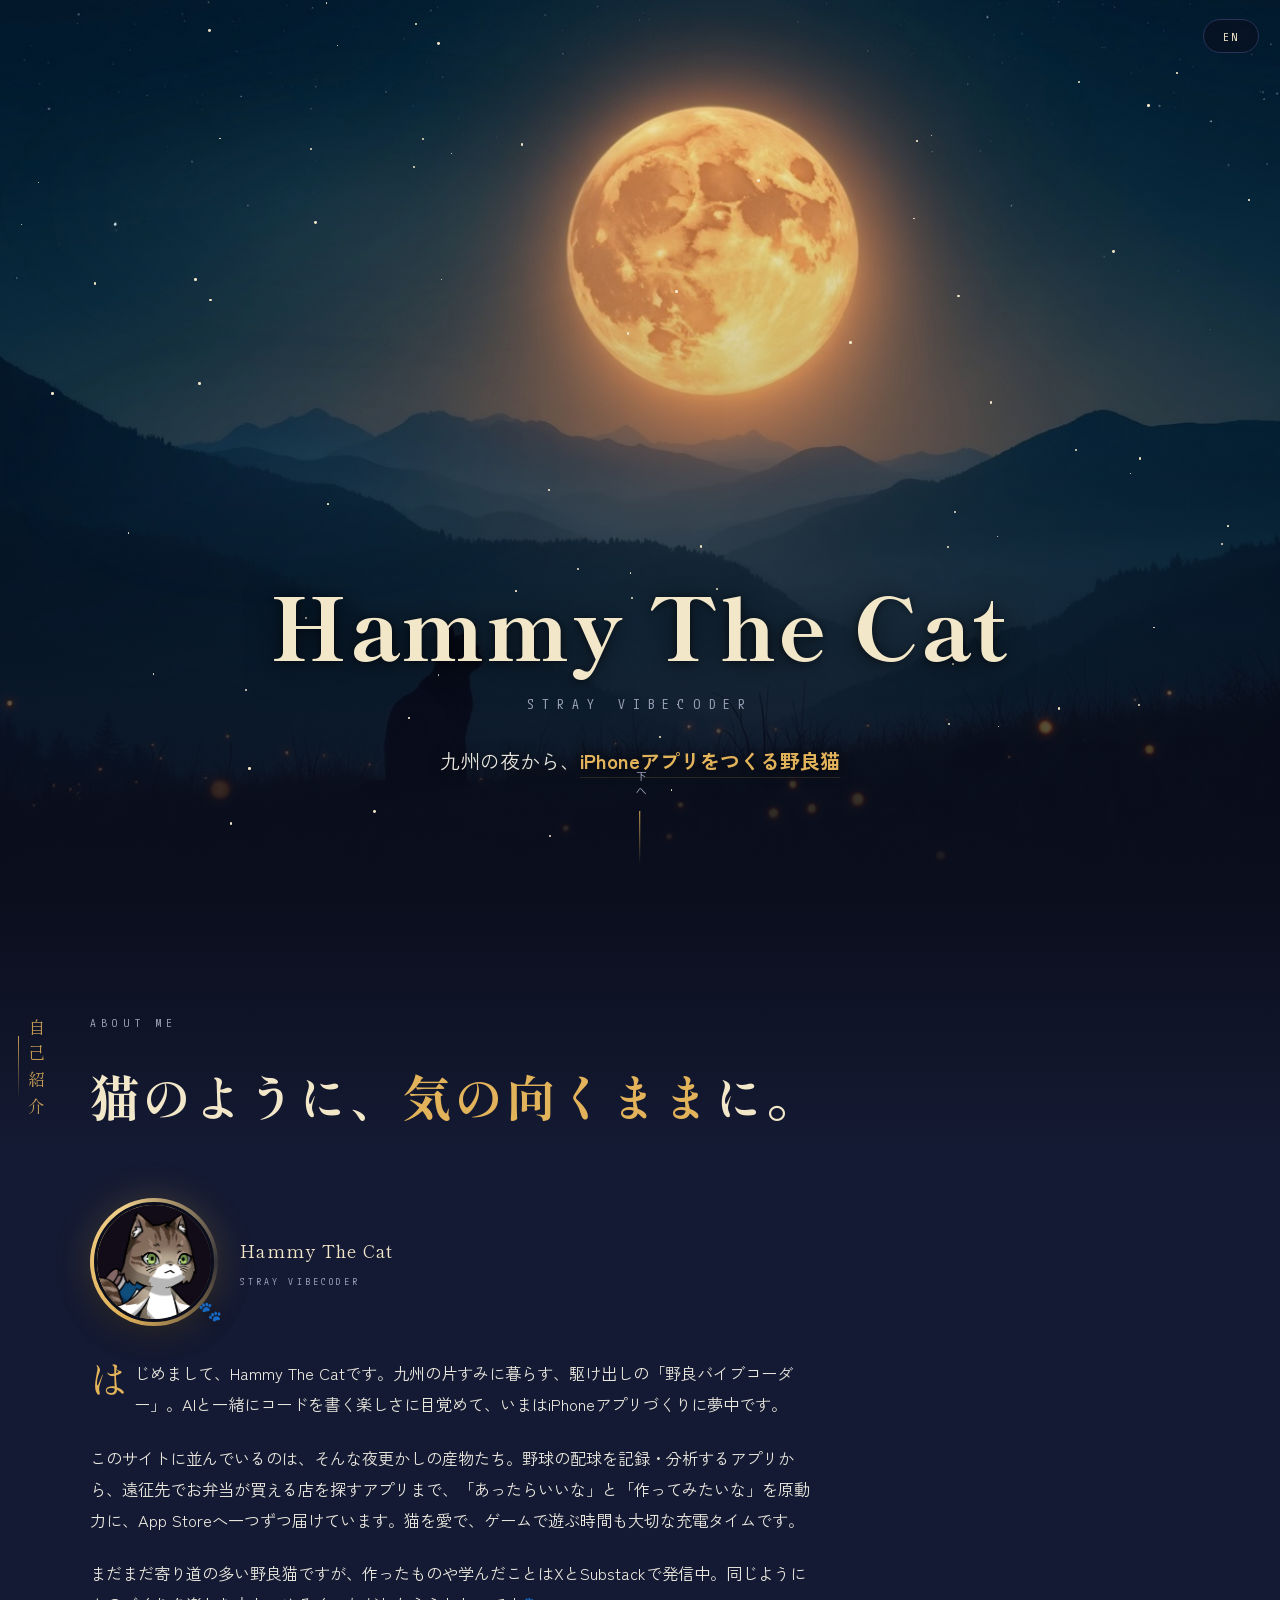
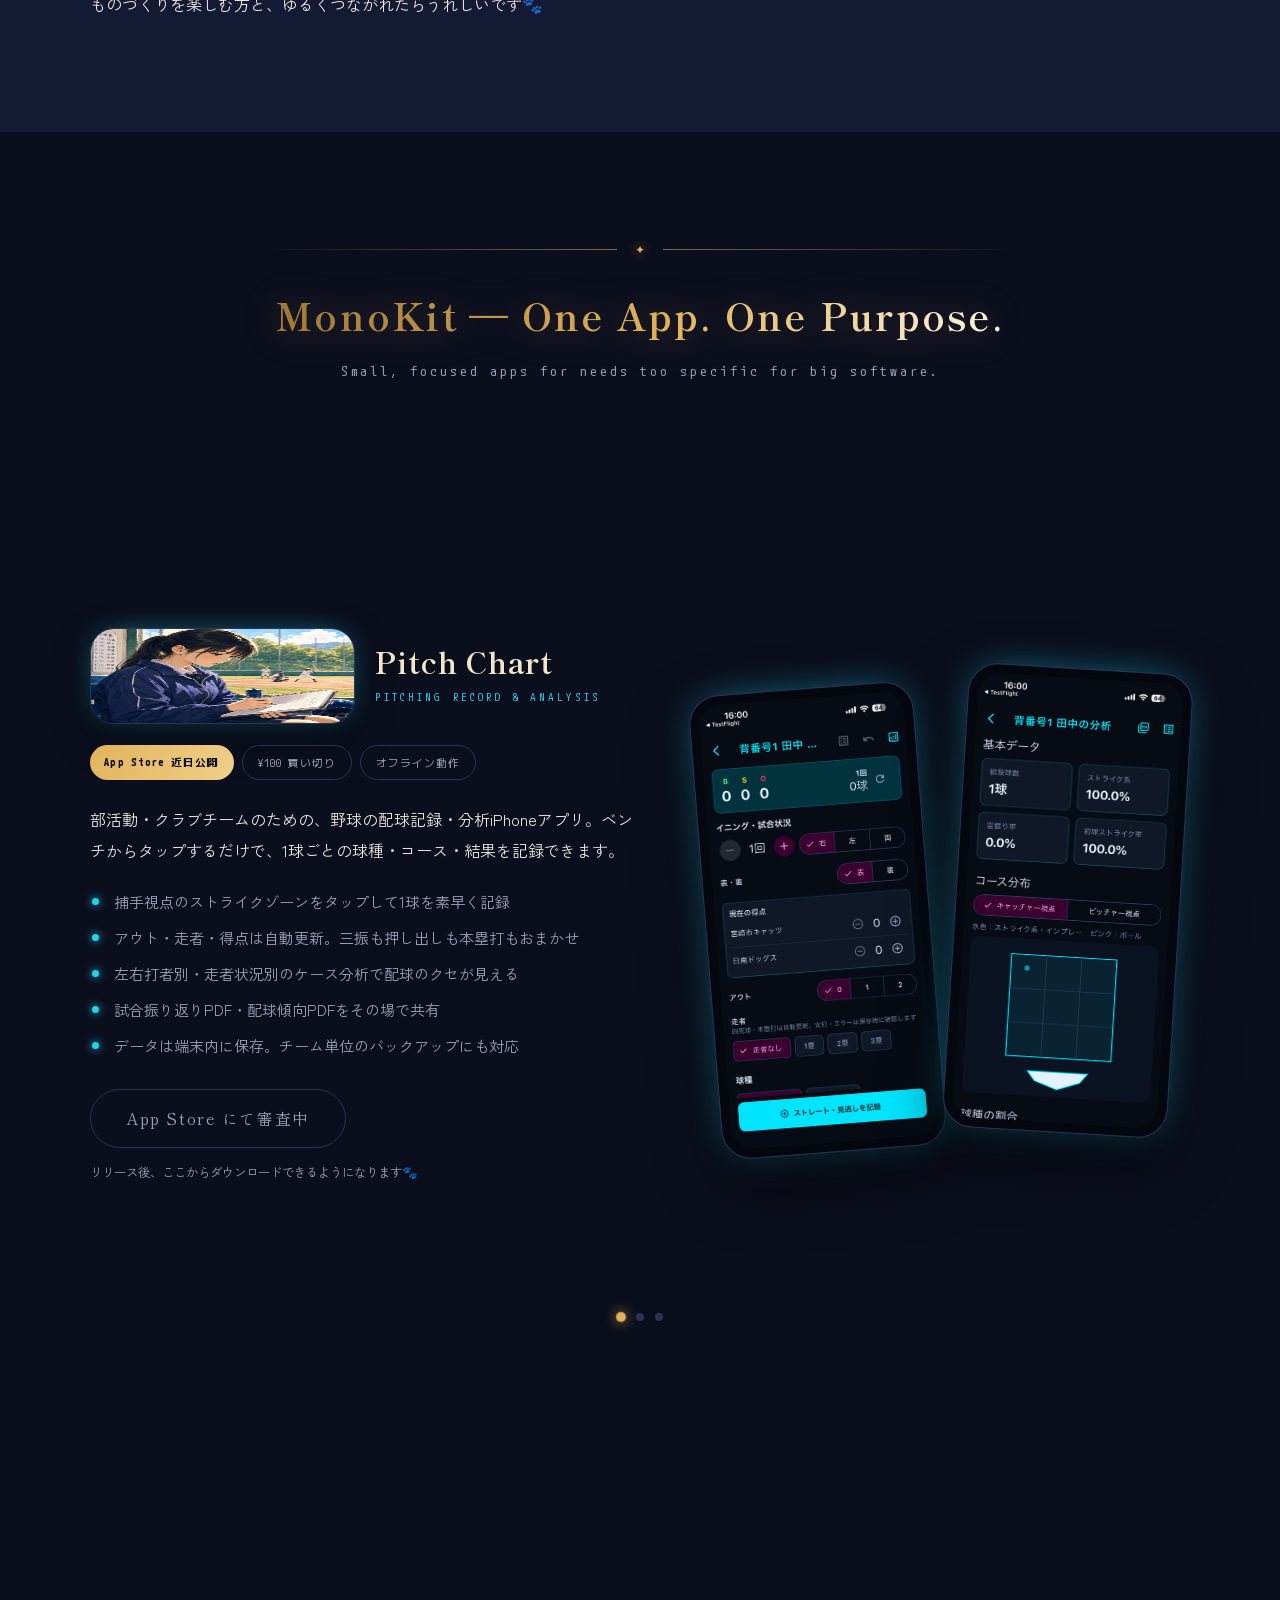
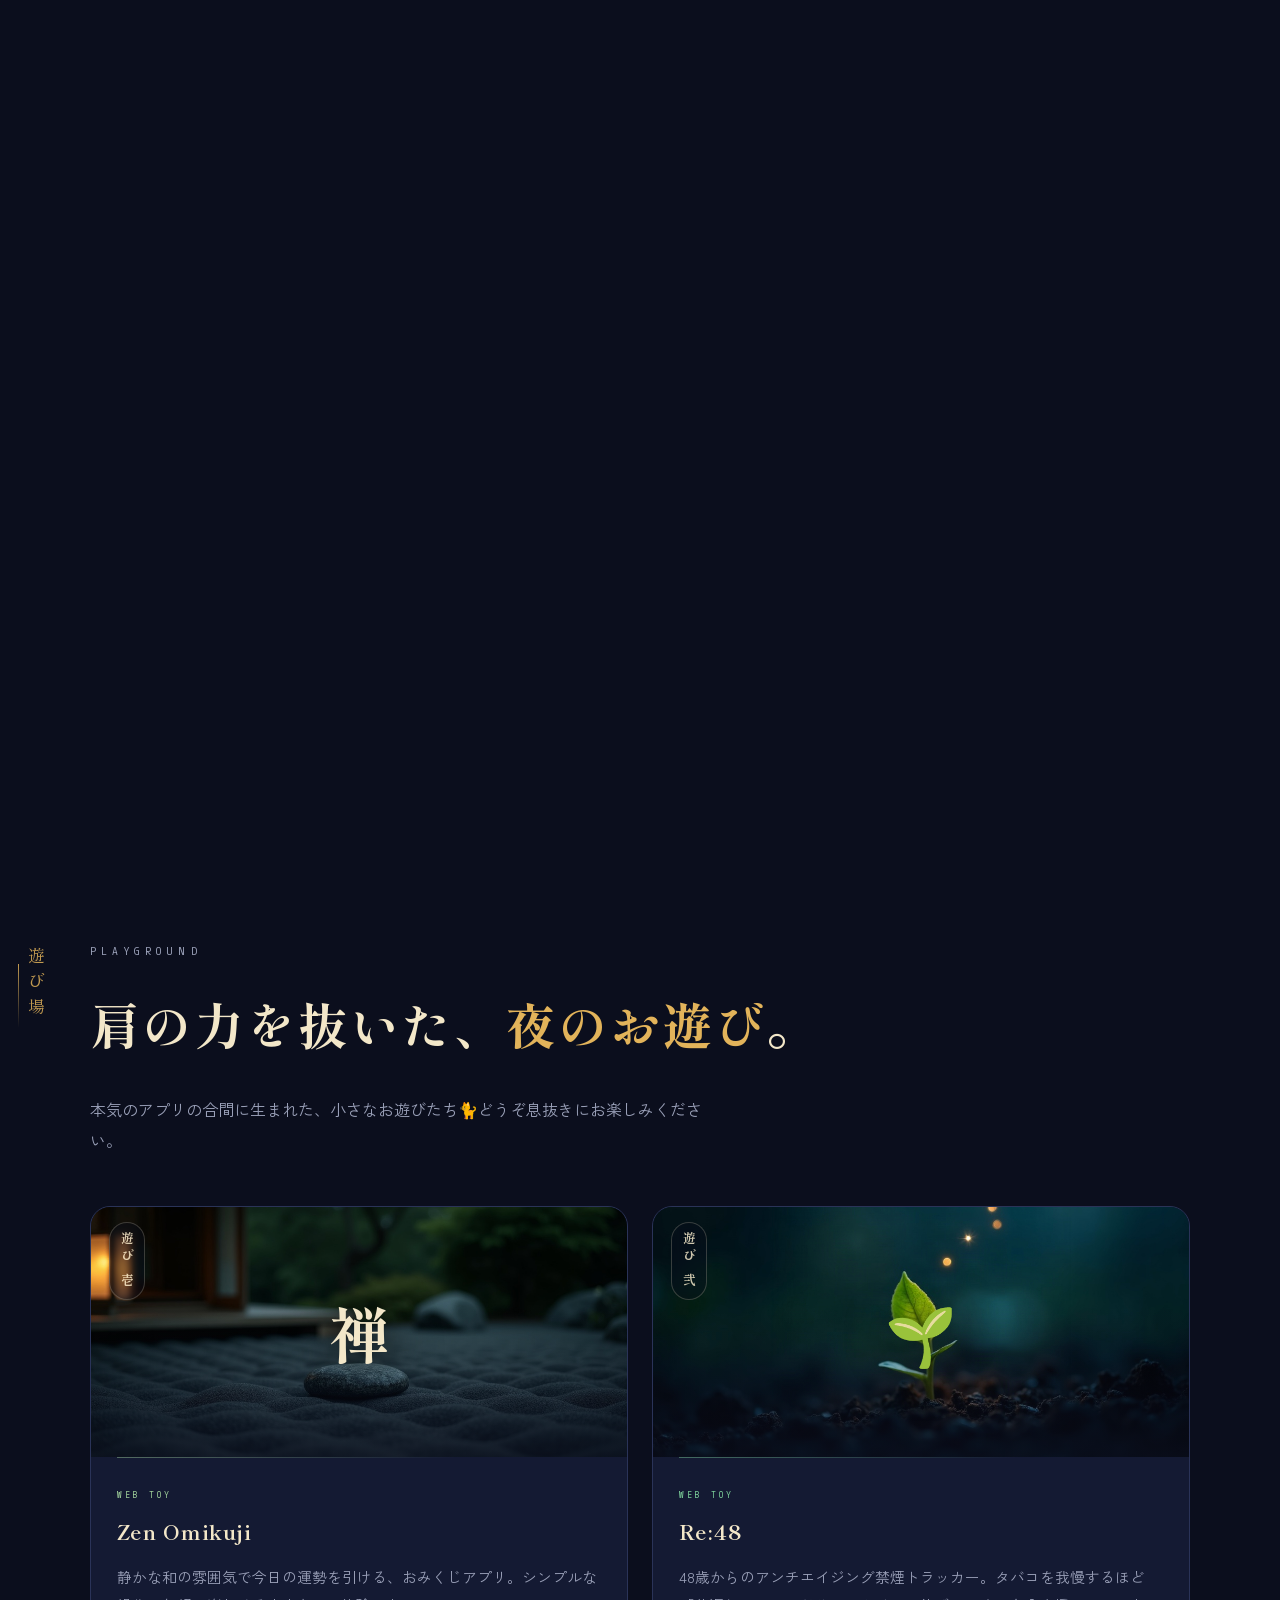
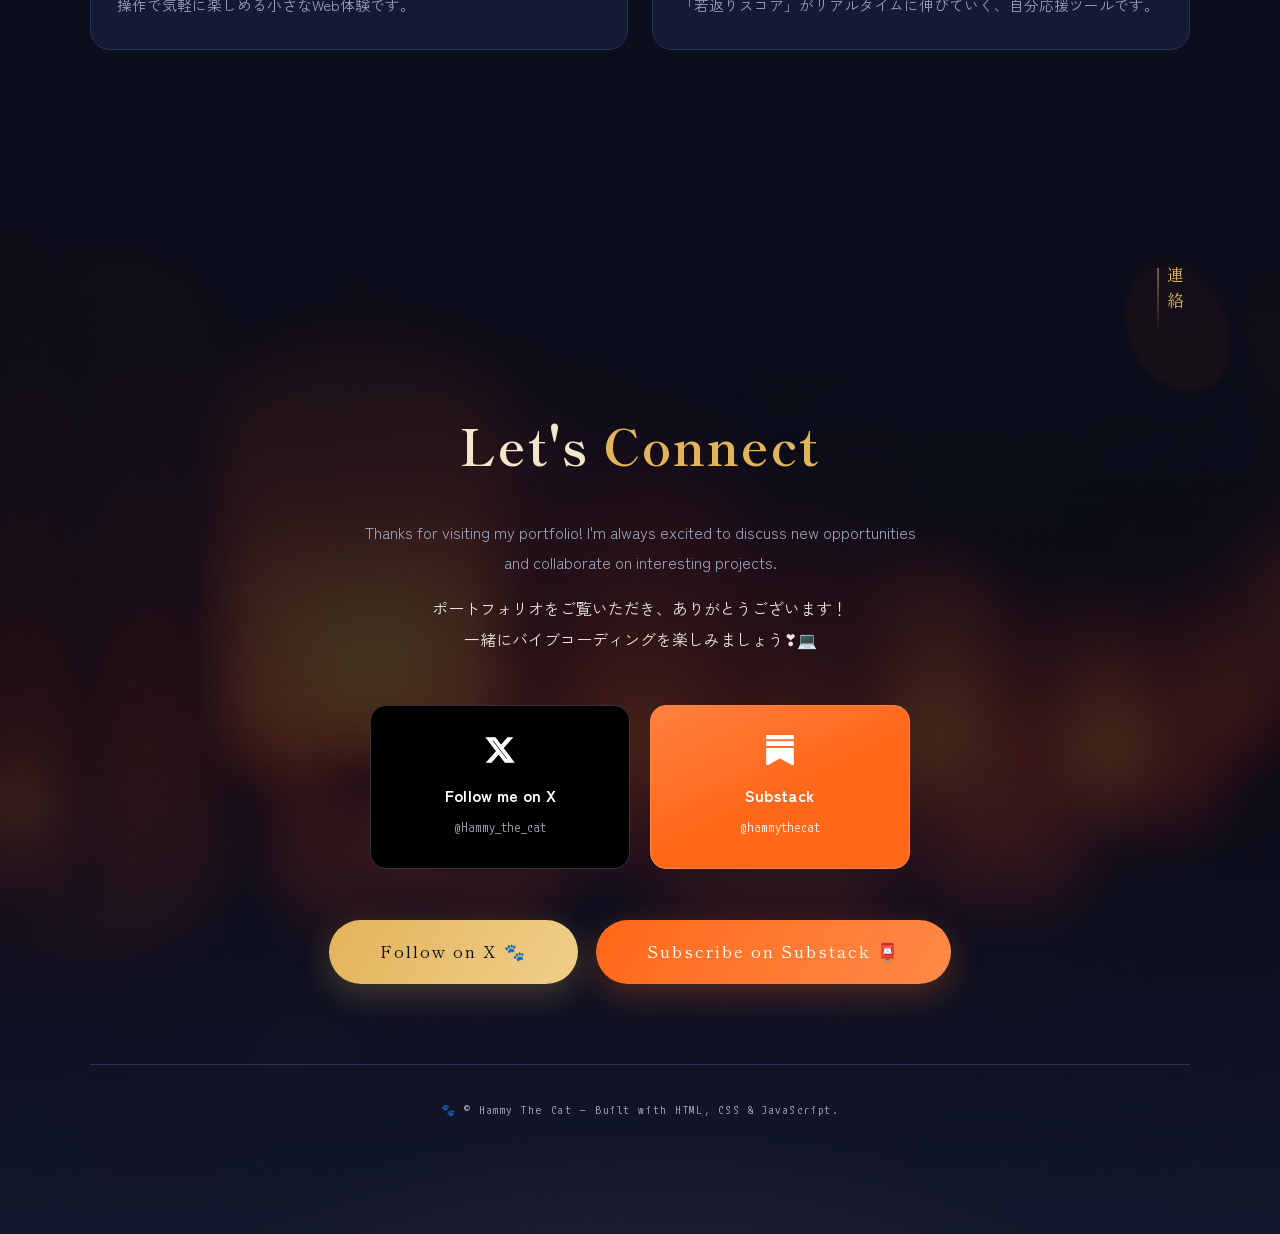
==== index.html @ c9ed8016 "Trim desu from hero tagline" ====
<!DOCTYPE html>
<html lang="ja">
<head>
<meta charset="UTF-8">
<meta name="viewport" content="width=device-width, initial-scale=1.0">
<title>Portfolio - Hammy The Cat</title>
<meta name="description" content="九州の夜から発信する野良バイブコーダー、Hammy The Catのポートフォリオ。">
<link rel="preconnect" href="https://fonts.googleapis.com">
<link rel="preconnect" href="https://fonts.gstatic.com" crossorigin>
<link href="https://fonts.googleapis.com/css2?family=Shippori+Mincho:wght@500;600;700;800&family=Zen+Kaku+Gothic+New:wght@400;500;700&family=M+PLUS+1+Code:wght@400;500&display=swap" rel="stylesheet">
<style>
:root{
  --ink:#0b0e1d;           /* 夜 — base night */
  --indigo:#141a33;        /* 藍 — surface */
  --indigo-2:#1b2347;      /* raised surface */
  --line:#2a3358;          /* hairline */
  --moon:#f3e7c9;          /* 月 — warm cream */
  --gold:#e2b35a;          /* 提灯 — lantern gold */
  --gold-soft:rgba(226,179,90,.16);
  --sakura:#e191a4;        /* 桜 — soft accent */
  --teal:#6fd3c3;          /* チャート — fx accent */
  --text:#e9e6dd;
  --text-dim:#9aa0b8;
  --display:'Shippori Mincho',serif;
  --body:'Zen Kaku Gothic New',sans-serif;
  --mono:'M PLUS 1 Code',monospace;
}
*{margin:0;padding:0;box-sizing:border-box}
html{scroll-behavior:smooth}
body{
  font-family:var(--body);
  background:var(--ink);
  color:var(--text);
  overflow-x:hidden;
  line-height:1.9;
}
::selection{background:var(--gold);color:var(--ink)}
a{color:inherit}

/* ---------- reveal ---------- */
.fade-in{opacity:0;transform:translateY(28px);transition:opacity .9s ease,transform .9s ease}
.fade-in.show{opacity:1;transform:none}

/* ---------- auto-fit text（幅に収まるまで縮小） ---------- */
[data-fit]{white-space:nowrap}
[data-fit].fit-wrap{white-space:normal}
.app-head>div{min-width:0;flex:1}
h2,.brand-sub{text-wrap:balance}

/* ---------- language toggle ---------- */
.lang-toggle{
  position:fixed;top:1.2rem;right:1.3rem;z-index:20;
  font-family:var(--mono);font-size:.72rem;letter-spacing:.18em;
  color:var(--moon);background:rgba(11,14,29,.55);
  border:1px solid var(--line);border-radius:999px;
  padding:.52rem 1.15rem;cursor:pointer;
  backdrop-filter:blur(6px);
  transition:border-color .3s,color .3s,box-shadow .3s;
}
.lang-toggle:hover{border-color:var(--gold);color:var(--gold);box-shadow:0 0 18px -6px var(--gold)}

/* ---------- section scaffolding ---------- */
section{position:relative;padding:7rem 1.5rem}
.wrap{max-width:1100px;margin:0 auto;position:relative}

/* vertical kanji eyebrow */
.tate{
  position:absolute;left:-4.5rem;top:.4rem;
  writing-mode:vertical-rl;
  font-family:var(--display);font-size:1.05rem;letter-spacing:.55em;
  color:var(--gold);opacity:.85;
}
.tate::after{
  content:"";display:block;width:1px;height:64px;margin:18px auto 0;
  background:linear-gradient(var(--gold),transparent);
}
.sec-head{position:relative;margin-bottom:3.5rem}
.sec-en{
  font-family:var(--mono);font-size:.72rem;letter-spacing:.45em;
  text-transform:uppercase;color:var(--text-dim);display:block;margin-bottom:.9rem;
}
h2{
  font-family:var(--display);font-weight:700;
  font-size:clamp(2rem,5vw,3.1rem);letter-spacing:.04em;color:var(--moon);
}
h2 em{font-style:normal;color:var(--gold)}

/* ====================================================
   HERO — 九州の夜、月、猫
==================================================== */
.hero{
  min-height:100svh;display:flex;align-items:flex-end;justify-content:center;
  padding:4rem 1.5rem 7.5rem;
  background:
    linear-gradient(rgba(11,14,29,.02) 0%, rgba(11,14,29,.18) 50%, rgba(11,14,29,.72) 82%, var(--ink) 100%),
    url('assets/img/hero-night.png') center/cover no-repeat,
    var(--ink);
}
#sky{position:absolute;inset:0;overflow:hidden;pointer-events:none}
.star{
  position:absolute;border-radius:50%;background:var(--moon);
  animation:twinkle var(--tw,4s) ease-in-out infinite;
}
@keyframes twinkle{0%,100%{opacity:.15}50%{opacity:.85}}

/* ---------- 夜霧 — ゆっくり流れる薄雲 ---------- */
.haze{
  position:absolute;pointer-events:none;border-radius:50%;
  filter:blur(46px);will-change:transform;
}
.haze.a{
  top:10%;width:54vw;height:26vh;
  background:radial-gradient(ellipse at center, rgba(243,231,201,.07), transparent 70%);
  animation:drift 90s linear infinite;
}
.haze.b{
  top:42%;width:44vw;height:20vh;
  background:radial-gradient(ellipse at center, rgba(142,155,240,.06), transparent 70%);
  animation:drift 130s linear infinite;
  animation-delay:-60s;
}
@keyframes drift{
  0%{transform:translateX(-60vw)}
  100%{transform:translateX(110vw)}
}

/* ---------- 流れ星 ---------- */
.shooting{
  position:absolute;height:2px;width:130px;border-radius:2px;
  background:linear-gradient(90deg, var(--moon), transparent);
  opacity:0;pointer-events:none;
  transform:rotate(-30deg);
  animation:shoot var(--dur,11s) ease-in infinite;
  animation-delay:var(--delay,0s);
}
.shooting.s1{top:14%;left:68%}
.shooting.s2{top:30%;left:22%;--dur:15s;--delay:6s;width:100px}
@keyframes shoot{
  0%{opacity:0;transform:rotate(-30deg) translateX(0)}
  2%{opacity:.95}
  8%{opacity:0;transform:rotate(-30deg) translateX(-300px)}
  100%{opacity:0;transform:rotate(-30deg) translateX(-300px)}
}

/* ---------- 蛍 — ページ全体を舞う光 ---------- */
#fireflies{
  position:fixed;inset:0;z-index:6;
  pointer-events:none;mix-blend-mode:screen;overflow:hidden;
}
.fly{
  position:absolute;bottom:-4vh;border-radius:50%;
  background:var(--gold);
  box-shadow:0 0 10px 3px rgba(226,179,90,.45);
  opacity:0;will-change:transform;
  animation:
    rise var(--d,26s) linear infinite,
    sway var(--s,5s) ease-in-out infinite alternate,
    glow 3.4s ease-in-out infinite;
  animation-delay:var(--delay,0s),var(--delay,0s),0s;
}
@keyframes rise{
  0%{transform:translateY(0);opacity:0}
  8%{opacity:var(--o,.55)}
  80%{opacity:calc(var(--o,.55)*.7)}
  100%{transform:translateY(-118vh);opacity:0}
}
@keyframes sway{from{margin-left:0}to{margin-left:34px}}
@keyframes glow{0%,100%{filter:brightness(.6)}50%{filter:brightness(1.5)}}

.hero-inner{position:relative;text-align:center;z-index:2}

.hero h1{
  font-family:var(--display);font-weight:800;
  font-size:clamp(2.6rem,8vw,5.4rem);
  letter-spacing:.03em;line-height:1.15;color:var(--moon);
  text-shadow:0 4px 34px rgba(0,0,0,.75), 0 1px 8px rgba(0,0,0,.55);
}
.hero h1 .dot{color:var(--gold)}
.hero .romaji{
  font-family:var(--mono);font-size:clamp(.7rem,1.6vw,.85rem);
  letter-spacing:.6em;color:var(--text-dim);text-transform:uppercase;
  display:block;margin-top:1.1rem;
}
.hero .tagline{
  margin-top:1.6rem;font-size:clamp(1rem,2.4vw,1.25rem);color:var(--text);
  text-shadow:0 2px 14px rgba(0,0,0,.8);
}
.hero .tagline strong{
  color:var(--gold);font-weight:700;
  border-bottom:1px solid var(--gold-soft);padding-bottom:2px;
}
.scroll-cue{
  position:absolute;bottom:2.2rem;left:50%;transform:translateX(-50%);
  display:flex;flex-direction:column;align-items:center;gap:.7rem;
  color:var(--text-dim);font-family:var(--mono);font-size:.65rem;letter-spacing:.4em;
  text-transform:uppercase;z-index:2;
}
.scroll-cue span{writing-mode:vertical-rl}
.scroll-cue i{
  width:1px;height:54px;background:linear-gradient(var(--gold),transparent);
  display:block;animation:drip 2.2s ease-in-out infinite;
}
@keyframes drip{0%{transform:scaleY(0);transform-origin:top}45%{transform:scaleY(1);transform-origin:top}55%{transform:scaleY(1);transform-origin:bottom}100%{transform:scaleY(0);transform-origin:bottom}}

/* ====================================================
   ABOUT
==================================================== */
.about{background:linear-gradient(var(--ink), var(--indigo) 30%, var(--indigo))}
.about-grid{max-width:720px}

/* round avatar */
.avatar-row{display:flex;align-items:center;gap:1.4rem;margin-bottom:2rem}
.avatar{
  position:relative;flex-shrink:0;
  width:128px;height:128px;border-radius:50%;
  padding:4px;
  background:conic-gradient(from 210deg, var(--gold), #f0cf8a, var(--gold-soft), var(--gold));
  box-shadow:0 0 36px rgba(226,179,90,.22), 0 10px 28px rgba(0,0,0,.4);
}
.avatar img{
  width:100%;height:100%;border-radius:50%;
  object-fit:cover;display:block;
  border:3px solid var(--ink);
  transition:transform .5s cubic-bezier(.2,.8,.2,1);
}
.avatar:hover img{transform:scale(1.06) rotate(-2deg)}
.avatar::after{
  content:"🐾";position:absolute;right:-4px;bottom:-2px;
  font-size:1.2rem;filter:drop-shadow(0 2px 6px rgba(0,0,0,.5));
}
.avatar-name{font-family:var(--display);color:var(--moon);font-size:1.1rem;letter-spacing:.06em}
.avatar-name small{
  display:block;font-family:var(--mono);font-size:.62rem;
  letter-spacing:.32em;color:var(--text-dim);text-transform:uppercase;margin-top:.3rem;
}
.about p{color:var(--text);margin-bottom:1.4rem;font-size:1.02rem}
.about p:last-child{margin-bottom:0}
.about .lede::first-letter{
  font-family:var(--display);font-size:2.4em;color:var(--gold);
  float:left;line-height:1;padding-right:.12em;
}

/* ====================================================
   APPS — iOSアプリ ショーケース
==================================================== */
.apps{background:var(--ink)}

/* ---- MonoKit ブランドロックアップ ---- */
.brand-lockup{
  text-align:center;
  margin:0 auto 4.5rem;
  max-width:760px;
}
.brand-rule{
  display:flex;align-items:center;gap:1.1rem;
  margin-bottom:2.2rem;
}
.brand-rule::before,.brand-rule::after{
  content:"";flex:1;height:1px;
  background:linear-gradient(90deg, transparent, rgba(226,179,90,.55));
}
.brand-rule::after{
  background:linear-gradient(90deg, rgba(226,179,90,.55), transparent);
}
.brand-rule .gem{
  color:var(--gold);font-size:.72rem;line-height:1;
  text-shadow:0 0 12px rgba(226,179,90,.8);
  animation:gemPulse 3.6s ease-in-out infinite;
}
@keyframes gemPulse{
  0%,100%{opacity:.55;text-shadow:0 0 6px rgba(226,179,90,.4)}
  50%{opacity:1;text-shadow:0 0 16px rgba(226,179,90,.95)}
}
.brand-title{
  font-family:var(--display);font-weight:700;
  font-size:clamp(1.5rem,3.6vw,2.35rem);
  letter-spacing:.06em;line-height:1.3;
  background:linear-gradient(
    105deg,
    #9a7433 0%, #e2b35a 22%, #f9f0d8 38%, #e2b35a 50%,
    #b8873f 62%, #f3e7c9 80%, #9a7433 100%
  );
  background-size:250% auto;
  -webkit-background-clip:text;background-clip:text;
  color:transparent;
  filter:drop-shadow(0 2px 18px rgba(226,179,90,.28));
  animation:goldSheen 7s linear infinite;
}
@keyframes goldSheen{
  0%{background-position:0% center}
  100%{background-position:-250% center}
}
.brand-sub{
  margin-top:1.15rem;
  font-family:var(--mono);
  font-size:clamp(.72rem,1.6vw,.85rem);
  letter-spacing:.22em;
  color:var(--text-dim);
}
@media (prefers-reduced-motion:reduce){
  .brand-title{background-position:35% center}
}
.app-block{
  display:grid;grid-template-columns:1.05fr .95fr;gap:3.5rem;align-items:center;
  padding:3.4rem 0;
}
.hslide+.hslide .app-block{border-top:1px solid var(--line)}

/* ---- スクロール連動 横スライドショーケース（PCのみJSで有効化） ---- */
.apps{padding-left:0;padding-right:0}
.apps>.wrap{padding:0 1.5rem}
.hslide{padding:0 1.5rem}
.hscroll-dots{display:none}
.hscroll.active .hscroll-sticky{
  position:sticky;top:0;height:100svh;overflow:hidden;
  display:flex;flex-direction:column;justify-content:center;
}
.hscroll.active .hscroll-track{
  display:flex;align-items:center;will-change:transform;
}
.hscroll.active .hslide{
  flex:0 0 100vw;min-width:100vw;
  display:flex;align-items:center;justify-content:center;
}
.hscroll.active .hslide .wrap{width:100%}
.hscroll.active .hslide .app-block{border-top:none;padding:2rem 0}
.hscroll.active .hscroll-dots{
  display:flex;gap:.7rem;justify-content:center;
  position:absolute;left:0;right:0;bottom:2.2rem;
}
.hdot{
  width:8px;height:8px;border-radius:50%;
  background:var(--line);transition:background .35s,box-shadow .35s,transform .35s;
}
.hdot.on{
  background:var(--gold);transform:scale(1.25);
  box-shadow:0 0 10px rgba(226,179,90,.8);
}
.app-block.rev .app-info{order:2}
.app-block.rev .app-visual{order:1}
.app-head{display:flex;align-items:center;gap:1.3rem;margin-bottom:1.3rem}
.app-icon{
  width:96px;height:96px;border-radius:24px;flex-shrink:0;overflow:hidden;
  border:1px solid var(--line);
  box-shadow:0 14px 34px rgba(0,0,0,.5), 0 0 30px -12px var(--ab,var(--gold));
}
.app-icon img,.app-icon svg{width:100%;height:100%;display:block}
.app-name{font-family:var(--display);font-weight:700;font-size:1.85rem;color:var(--moon);letter-spacing:.03em;line-height:1.2}
.app-tagline{font-family:var(--mono);font-size:.7rem;letter-spacing:.28em;text-transform:uppercase;color:var(--ab,var(--gold));display:block;margin-top:.5rem}
.badges{display:flex;flex-wrap:wrap;gap:.55rem;margin:0 0 1.5rem}
.badge{
  font-family:var(--mono);font-size:.66rem;letter-spacing:.1em;
  padding:.42rem .9rem;border-radius:999px;
  border:1px solid var(--line);color:var(--text-dim);
}
.badge.gold{
  color:var(--ink);font-weight:700;border:none;
  background:linear-gradient(120deg,var(--gold),#f0cf8a);
}
.app-desc{color:var(--text);font-size:1rem;margin-bottom:1.5rem}
.app-feats{list-style:none;display:grid;gap:.65rem;margin-bottom:1.9rem}
.app-feats li{
  position:relative;padding-left:1.5rem;
  color:var(--text-dim);font-size:.94rem;line-height:1.7;
}
.app-feats li::before{
  content:"";position:absolute;left:2px;top:.62em;width:7px;height:7px;
  border-radius:50%;background:var(--ab,var(--gold));
  box-shadow:0 0 8px var(--ab,var(--gold));
}
.app-cta{
  display:inline-block;text-decoration:none;
  font-family:var(--display);font-size:.98rem;letter-spacing:.1em;
  color:var(--ink);background:linear-gradient(120deg,var(--gold),#f0cf8a);
  padding:.85rem 2.2rem;border-radius:999px;
  box-shadow:0 10px 28px rgba(226,179,90,.22);
  transition:transform .4s,box-shadow .4s;
}
.app-cta:hover{transform:translateY(-3px);box-shadow:0 15px 38px rgba(226,179,90,.35)}
.app-cta.ghost{
  color:var(--text-dim);background:none;border:1px solid var(--line);
  box-shadow:none;cursor:default;
}
.app-cta.ghost:hover{transform:none}
.cta-note{display:block;margin-top:.8rem;font-size:.78rem;color:var(--text-dim)}
/* iPhone枠 */
.phone-row{display:flex;gap:1.6rem;justify-content:center;align-items:center}
.phone{
  width:min(225px,40vw);border-radius:30px;padding:9px;flex-shrink:0;
  background:#05070f;border:1px solid #2a3358;
  box-shadow:0 26px 60px rgba(0,0,0,.6), 0 0 44px -16px var(--ab,var(--gold));
}
.phone img{width:100%;border-radius:22px;display:block}
.phone.tilt-l{transform:rotate(-4.5deg) translateY(14px)}
.phone.tilt-r{transform:rotate(3.5deg) translateY(-6px)}

/* ====================================================
   PROJECTS（お遊びアプリ）
==================================================== */
.projects{background:var(--ink)}
.projects .lead{color:var(--text-dim);max-width:640px;margin-top:-2rem;margin-bottom:3.2rem}
.proj-grid{display:grid;grid-template-columns:repeat(2,1fr);gap:1.5rem}
.proj{
  position:relative;display:flex;flex-direction:column;text-decoration:none;
  background:var(--indigo);border:1px solid var(--line);border-radius:20px;overflow:hidden;
  transition:transform .55s cubic-bezier(.2,.8,.2,1),border-color .55s,box-shadow .55s;
}
.proj:hover,.proj:focus-visible{
  transform:translateY(-10px);
  border-color:var(--pb,var(--gold));
  box-shadow:0 26px 56px rgba(0,0,0,.5), 0 0 36px -14px var(--pb,var(--gold));
}
/* 通し番号（壱・弐・参） */
.proj .num{
  position:absolute;top:.9rem;left:1.1rem;z-index:3;
  font-family:var(--display);font-weight:700;font-size:.8rem;letter-spacing:.3em;
  color:var(--moon);opacity:.85;
  writing-mode:vertical-rl;
  padding:.6rem .3rem;
  background:rgba(11,14,29,.45);border:1px solid rgba(243,231,201,.25);
  border-radius:999px;backdrop-filter:blur(4px);
}
/* ビジュアル */
.proj-visual{
  position:relative;height:250px;display:flex;align-items:center;justify-content:center;
  overflow:hidden;
}
.proj-visual .scene{
  position:absolute;inset:0;width:100%;height:100%;
  background-size:cover;background-position:center;background-repeat:no-repeat;
  transition:transform .9s cubic-bezier(.2,.8,.2,1);
}
.proj:hover .proj-visual .scene{transform:scale(1.07)}
.proj-visual::after{
  content:"";position:absolute;inset:0;z-index:1;
  background:linear-gradient(rgba(11,14,29,0) 40%, rgba(11,14,29,.72));
}
.proj-visual .big{
  position:relative;z-index:2;font-size:3.6rem;
  filter:drop-shadow(0 8px 22px rgba(0,0,0,.55));
  transition:transform .55s cubic-bezier(.2,.8,.2,1);
}
.proj:hover .proj-visual .big{transform:scale(1.14) translateY(-4px)}
.proj-visual .zen{
  font-family:var(--display);font-size:3.8rem;font-weight:800;color:var(--moon);
  text-shadow:0 6px 32px rgba(0,0,0,.5);
}
/* 準備中カード */
.proj.soon{cursor:default}
.proj .soon-tag{
  position:absolute;right:1rem;bottom:.9rem;z-index:3;
  font-family:var(--mono);font-size:.66rem;letter-spacing:.28em;text-transform:uppercase;
  color:var(--text-dim);background:rgba(11,14,29,.6);
  border:1px solid var(--line);
  padding:.45rem .95rem;border-radius:999px;backdrop-filter:blur(4px);
}
/* 「見る」リボン — ホバーで現れる */
.proj .view{
  position:absolute;right:1rem;bottom:.9rem;z-index:3;
  display:flex;align-items:center;gap:.45rem;
  font-family:var(--mono);font-size:.66rem;letter-spacing:.28em;text-transform:uppercase;
  color:var(--ink);background:linear-gradient(120deg,var(--gold),#f0cf8a);
  padding:.45rem .95rem;border-radius:999px;
  opacity:0;transform:translateY(8px);
  transition:opacity .45s,transform .45s;
}
.proj:hover .view,.proj:focus-visible .view{opacity:1;transform:none}
.proj .view svg{width:11px;height:11px}
/* 本文 */
.proj-body{padding:1.7rem 1.6rem 1.9rem;display:flex;flex-direction:column;flex:1;position:relative}
.proj-body::before{
  content:"";position:absolute;top:0;left:1.6rem;right:1.6rem;height:1px;
  background:linear-gradient(90deg, var(--pb,var(--gold)), transparent 70%);
  opacity:.45;
}
.proj-body .en{
  font-family:var(--mono);font-size:.6rem;letter-spacing:.34em;text-transform:uppercase;
  color:var(--pb,var(--gold));margin-bottom:.55rem;
}
.proj-body h3{
  font-family:var(--display);font-size:1.3rem;color:var(--moon);
  letter-spacing:.04em;margin-bottom:.75rem;
}
.proj-body p{font-size:.92rem;color:var(--text-dim);flex:1;margin:0}

/* ====================================================
   CONTACT
==================================================== */
.contact{
  background:
    radial-gradient(800px 420px at 50% 115%, rgba(226,179,90,.10), transparent 65%),
    linear-gradient(rgba(11,14,29,.92) 0%, rgba(11,14,29,.72) 55%, rgba(20,26,51,.88) 100%),
    url('assets/img/contact-night.png') center/cover no-repeat,
    linear-gradient(var(--ink), var(--indigo));
  text-align:center;
}
.contact .tate{left:50%;transform:translateX(-50%);top:-1.5rem;position:relative;display:inline-block;margin-bottom:2rem}
.contact h2{margin-bottom:1.6rem}
.contact .msg{color:var(--text-dim);max-width:560px;margin:0 auto 1rem}
.contact .msg-jp{color:var(--text);max-width:560px;margin:0 auto 3.2rem}
.contact-grid{
  display:grid;grid-template-columns:repeat(2,minmax(0,260px));gap:1.2rem;
  justify-content:center;margin-bottom:3.2rem;
}
.c-card{
  position:relative;display:block;text-decoration:none;text-align:center;
  border-radius:16px;padding:1.8rem 1.4rem;overflow:hidden;
  transition:transform .45s cubic-bezier(.2,.8,.2,1),box-shadow .45s,border-color .45s;
}
.c-card:hover,.c-card:focus-visible{transform:translateY(-6px)}
.c-card .logo{display:flex;justify-content:center;margin-bottom:.95rem}
.c-card .logo svg{width:30px;height:30px}
.c-card h3{font-family:var(--body);font-weight:700;font-size:1rem;letter-spacing:.02em;margin-bottom:.3rem}
.c-card p{font-family:var(--mono);font-size:.78rem;transition:opacity .35s}
.c-card .go{
  position:absolute;top:.9rem;right:1rem;
  opacity:0;transform:translate(-4px,4px);transition:.4s;
}
.c-card:hover .go{opacity:1;transform:none}
.c-card .go svg{width:13px;height:13px}

/* X — 黒背景に白 */
.c-x{
  background:#000;
  border:1px solid #2f3336;
  color:#fff;
}
.c-x h3{color:#fff}
.c-x p{color:#8b98a5}
.c-x:hover{border-color:#e7e9ea;box-shadow:0 16px 38px rgba(0,0,0,.55), 0 0 26px -10px rgba(255,255,255,.45)}
.c-x:hover p{color:#e7e9ea}
.c-x .logo svg,.c-x .go svg{fill:#fff;stroke:#fff}

/* Substack — オレンジと白 */
.c-substack{
  background:#FF6719;
  border:1px solid #ff8547;
  color:#fff;
}
.c-substack::before{
  content:"";position:absolute;inset:0;
  background:linear-gradient(155deg, rgba(255,255,255,.16), transparent 55%);
  pointer-events:none;
}
.c-substack h3{color:#fff}
.c-substack p{color:rgba(255,255,255,.85)}
.c-substack:hover{border-color:#fff;box-shadow:0 16px 38px rgba(0,0,0,.45), 0 0 30px -8px rgba(255,103,25,.8)}
.c-substack:hover p{color:#fff}
.c-substack .logo svg,.c-substack .go svg{fill:#fff;stroke:#fff}
.cta-row{display:flex;justify-content:center;align-items:center;gap:1.1rem;flex-wrap:wrap}
.cta{
  display:inline-block;text-decoration:none;
  font-family:var(--display);font-size:1.05rem;letter-spacing:.12em;
  color:var(--ink);background:linear-gradient(120deg,var(--gold),#f0cf8a);
  padding:1rem 3.2rem;border-radius:999px;
  box-shadow:0 10px 32px rgba(226,179,90,.25);
  transition:transform .4s,box-shadow .4s;
}
.cta:hover{transform:translateY(-3px);box-shadow:0 16px 42px rgba(226,179,90,.38)}
.cta.substack{
  color:#fff;
  background:linear-gradient(120deg,#FF6719,#ff8a47);
  box-shadow:0 10px 32px rgba(255,103,25,.28);
}
.cta.substack:hover{box-shadow:0 16px 42px rgba(255,103,25,.42)}
footer{
  margin-top:5rem;padding-top:2.2rem;border-top:1px solid var(--line);
  font-family:var(--mono);font-size:.7rem;letter-spacing:.14em;color:var(--text-dim);
}
footer .paw{color:var(--gold)}

/* ====================================================
   responsive / a11y
==================================================== */
@media (max-width:980px){
  .tate{position:static;writing-mode:horizontal-tb;letter-spacing:.4em;display:inline-block;margin-bottom:1rem}
  .tate::after{display:none}
  .proj-grid{grid-template-columns:1fr 1fr}
  .app-block{grid-template-columns:1fr;gap:2.6rem}
  .app-block.rev .app-info{order:1}
  .app-block.rev .app-visual{order:2}
}
@media (max-width:640px){
  section{padding:5rem 1.25rem}
  .app-tagline{letter-spacing:.14em}
  .proj-grid{grid-template-columns:1fr}
  .contact-grid{grid-template-columns:1fr;max-width:320px;margin-left:auto;margin-right:auto}
}
:focus-visible{outline:2px solid var(--gold);outline-offset:3px;border-radius:4px}
@media (prefers-reduced-motion:reduce){
  *,*::before,*::after{animation:none!important;transition:none!important}
  html{scroll-behavior:auto}
  .fade-in{opacity:1;transform:none}
}
</style>
</head>
<body>

<button class="lang-toggle" id="langToggle" type="button" aria-label="Switch language / 言語を切り替え">EN</button>

<!-- ================= HERO ================= -->
<section class="hero">
  <div id="sky" aria-hidden="true">
    <div class="haze a"></div>
    <div class="haze b"></div>
    <span class="shooting s1"></span>
    <span class="shooting s2"></span>
  </div>

  <div class="hero-inner">
    <h1 class="fade-in" data-fit="30">Hammy The Cat</h1>
    <span class="romaji fade-in">Stray Vibecoder</span>
    <p class="tagline fade-in" data-en="A stray cat <strong>crafting iPhone apps</strong> from the night side of Kyushu, Japan.">九州の夜から、<strong>iPhoneアプリをつくる野良猫</strong></p>
  </div>

  <div class="scroll-cue" aria-hidden="true">
    <span data-en="Scroll">下へ</span>
    <i></i>
  </div>
</section>

<!-- ================= ABOUT ================= -->
<section class="about" id="about">
  <div class="wrap">
    <div class="sec-head fade-in">
      <span class="tate">自己紹介</span>
      <span class="sec-en">About Me</span>
      <h2 data-en="Like a cat — <em>free and curious</em>.">猫のように、<em>気の向くまま</em>に。</h2>
    </div>

    <div class="about-grid">
      <div class="fade-in">
        <div class="avatar-row">
          <div class="avatar">
            <img src="hammy.png" alt="Hammy The Cat のアイコン — 緑の瞳のキジトラ猫">
          </div>
          <div class="avatar-name">
            Hammy The Cat
            <small>Stray Vibecoder</small>
          </div>
        </div>
        <p class="lede" data-en="Hi, I&#8217;m Hammy The Cat — a fledgling &#8220;stray vibecoder&#8221; living in a quiet corner of Kyushu, Japan. Coding together with AI opened a whole new world for me, and these days I&#8217;m hooked on building iPhone apps.">はじめまして、Hammy The Catです。九州の片すみに暮らす、駆け出しの「野良バイブコーダー」。AIと一緒にコードを書く楽しさに目覚めて、いまはiPhoneアプリづくりに夢中です。</p>
        <p data-en="Everything on this site was born from those late nights: an app that records and analyzes baseball pitch calling, another that finds bento shops near away-game venues. Driven by &#8220;wouldn&#8217;t this be handy?&#8221; and &#8220;I just want to build it,&#8221; I&#8217;m shipping them to the App Store one by one. Cat cuddles and gaming keep me recharged.">このサイトに並んでいるのは、そんな夜更かしの産物たち。野球の配球を記録・分析するアプリから、遠征先でお弁当が買える店を探すアプリまで、「あったらいいな」と「作ってみたいな」を原動力に、App Storeへ一つずつ届けています。猫を愛で、ゲームで遊ぶ時間も大切な充電タイムです。</p>
        <p data-en="Still a stray who wanders off the path a lot — but I share what I build and learn on X and Substack. If you enjoy making things too, let&#8217;s connect 🐾">まだまだ寄り道の多い野良猫ですが、作ったものや学んだことはXとSubstackで発信中。同じようにものづくりを楽しむ方と、ゆるくつながれたらうれしいです🐾</p>
      </div>

    </div>
  </div>
</section>

<!-- ================= APPS ================= -->
<section class="apps" id="apps">
  <div class="wrap">
    <div class="brand-lockup fade-in">
      <div class="brand-rule" aria-hidden="true"><span class="gem">✦</span></div>
      <p class="brand-title" data-fit="16">MonoKit — One App. One Purpose.</p>
      <p class="brand-sub">Small, focused apps for needs too specific for big software.</p>
    </div>
  </div>

  <div class="hscroll" id="appsHscroll">
    <div class="hscroll-sticky">
      <div class="hscroll-track">

  <div class="hslide"><div class="wrap">
    <!-- Pitch Chart -->
    <div class="app-block fade-in" style="--ab:#22d3ee">
      <div class="app-info">
        <div class="app-head">
          <div class="app-icon"><img src="assets/img/pc-icon.png" alt="Pitch Chart アプリアイコン — スコアをつける女子マネージャーのイラスト"></div>
          <div>
            <h3 class="app-name" data-fit="21">Pitch Chart</h3>
            <span class="app-tagline" data-fit="8">Pitching Record &amp; Analysis</span>
          </div>
        </div>
        <div class="badges">
          <span class="badge gold" data-en="Coming soon to the App Store">App Store 近日公開</span>
          <span class="badge" data-en="¥100 · pay once">¥100 買い切り</span>
          <span class="badge" data-en="Works offline">オフライン動作</span>
        </div>
        <p class="app-desc" data-en="A pitch-by-pitch recording and analysis iPhone app for school and club baseball teams. Tap from the bench to log the type, location, and result of every single pitch.">部活動・クラブチームのための、野球の配球記録・分析iPhoneアプリ。ベンチからタップするだけで、1球ごとの球種・コース・結果を記録できます。</p>
        <ul class="app-feats">
          <li data-en="Tap the catcher&#8217;s-view strike zone to log each pitch in seconds">捕手視点のストライクゾーンをタップして1球を素早く記録</li>
          <li data-en="Outs, runners, and runs update automatically — strikeouts, bases-loaded walks, home runs and all">アウト・走者・得点は自動更新。三振も押し出しも本塁打もおまかせ</li>
          <li data-en="Situational breakdowns by batter side and runners reveal pitch-calling habits">左右打者別・走者状況別のケース分析で配球のクセが見える</li>
          <li data-en="Share game-review and tendency PDFs on the spot">試合振り返りPDF・配球傾向PDFをその場で共有</li>
          <li data-en="Data stays on your device, with team-level backup support">データは端末内に保存。チーム単位のバックアップにも対応</li>
        </ul>
        <span class="app-cta ghost" data-en="In App Store review">App Store にて審査中</span>
        <span class="cta-note" data-en="The download link will appear here once released 🐾">リリース後、ここからダウンロードできるようになります🐾</span>
      </div>
      <div class="app-visual">
        <div class="phone-row">
          <div class="phone tilt-l"><img src="assets/img/pc-shot-record.png" alt="Pitch Chart 記録画面 — イニング・走者・得点の入力" loading="lazy"></div>
          <div class="phone tilt-r"><img src="assets/img/pc-shot-analysis.png" alt="Pitch Chart 分析画面 — コース分布と基本データ" loading="lazy"></div>
        </div>
      </div>
    </div>

  </div></div>

  <div class="hslide"><div class="wrap">
    <!-- べんとうナビ -->
    <div class="app-block rev fade-in" style="--ab:#e8a15c">
      <div class="app-info">
        <div class="app-head">
          <div class="app-icon">
            <svg viewBox="0 0 96 96" aria-label="べんとうナビ アプリアイコン — お弁当のイラスト">
              <defs>
                <linearGradient id="bg-bento" x1="0" y1="0" x2="1" y2="1">
                  <stop offset="0" stop-color="#e05a2b"/><stop offset="1" stop-color="#c93a18"/>
                </linearGradient>
              </defs>
              <rect width="96" height="96" fill="url(#bg-bento)"/>
              <circle cx="18" cy="10" r="26" fill="#ec7040" opacity=".55"/>
              <rect x="14" y="26" width="68" height="48" rx="9" fill="#4d4340"/>
              <rect x="18" y="30" width="60" height="40" rx="6" fill="#fdf6e8"/>
              <!-- ごはん + 梅干し -->
              <rect x="21" y="33" width="26" height="34" rx="4" fill="#ffffff"/>
              <circle cx="34" cy="48" r="5.2" fill="#d33"/>
              <!-- 赤ウインナー -->
              <path d="M50 33 h11 v10 h-11 z M50 35 l2.6-2 2.6 2 2.6-2 2.6 2" fill="#d84438"/>
              <rect x="50" y="36" width="11" height="7" rx="2.4" fill="#d84438"/>
              <!-- おにぎり -->
              <rect x="63" y="33" width="12" height="10" rx="2.4" fill="#f2b8c6"/>
              <path d="M69 34.4 l4.2 6.8 h-8.4 z" fill="#fff"/>
              <rect x="67.4" y="39" width="3.2" height="2.2" fill="#222"/>
              <!-- れんこん + オクラ -->
              <circle cx="55" cy="52" r="5" fill="#f0a04d"/>
              <g fill="#c9752c"><circle cx="55" cy="49.4" r="1.1"/><circle cx="52.6" cy="53" r="1.1"/><circle cx="57.4" cy="53" r="1.1"/><circle cx="55" cy="52" r="1.1"/></g>
              <path d="M64 48.5 l1.4 2.6 2.9.4 -2.1 2 .5 2.9 -2.7-1.3 -2.7 1.3 .5-2.9 -2.1-2 2.9-.4 z" fill="#4f9e4a"/>
              <!-- 卵焼き -->
              <rect x="50" y="59" width="25" height="8" rx="3" fill="#f5c33e"/>
              <line x1="58" y1="59" x2="58" y2="67" stroke="#d9a41f" stroke-width="1.6"/>
              <line x1="66" y1="59" x2="66" y2="67" stroke="#d9a41f" stroke-width="1.6"/>
            </svg>
          </div>
          <div>
            <h3 class="app-name" data-fit="21">べんとうナビ</h3>
            <span class="app-tagline" data-fit="8">Bento Finder for Away Games</span>
          </div>
        </div>
        <div class="badges">
          <span class="badge gold" data-en="Web app live">Web版 公開中</span>
          <span class="badge" data-en="iOS coming soon">iOS版 準備中</span>
          <span class="badge" data-en="Works all over Japan">全国対応</span>
        </div>
        <p class="app-desc" data-en="An away game in a town you&#8217;ve never visited. &#8220;Where can we even buy bento?&#8221; — this app exists for exactly that moment.">スポーツの遠征や大会で、初めて訪れる会場。「お弁当、どこで買えばいいんだろう？」——そんなときのためのアプリです。</p>
        <ul class="app-feats">
          <li data-en="Just type the venue name — works anywhere in Japan">「県総合運動公園 宮崎」のように会場名を入れるだけで検索</li>
          <li data-en="Already at the venue? One tap searches from your current location">すでに会場にいるなら、現在地からワンタップ</li>
          <li data-en="Convenience stores, supermarkets, and local bento shops sorted by distance, with walking-time estimates">コンビニ・スーパー・地元の弁当店を距離順に、徒歩の目安つきで</li>
          <li data-en="Map view and team sharing included">地図表示とチーム共有にも対応</li>
        </ul>
        <a class="app-cta" href="https://bento.hammythecat.com/" target="_blank" rel="noopener noreferrer" data-en="Try the web app 🍱">Web版を使ってみる 🍱</a>
        <span class="cta-note" data-en="The iOS version is heading to the App Store soon.">iOS版はまもなくApp Storeへ。</span>
      </div>
      <div class="app-visual">
        <div class="phone-row">
          <div class="phone tilt-l"><img src="assets/img/bn-shot-map.jpg" alt="べんとうナビ 地図画面 — 藤崎台県営野球場周辺のコンビニ・スーパー・弁当店を表示" loading="lazy"></div>
          <div class="phone tilt-r"><img src="assets/img/bn-shot-articles.png" alt="べんとうナビ 記事一覧 — 遠征の食事に役立つお役立ち記事" loading="lazy"></div>
        </div>
      </div>
    </div>

  </div></div>

  <div class="hslide"><div class="wrap">
    <!-- Field Hockey Stats -->
    <div class="app-block fade-in" style="--ab:#4fc08d">
      <div class="app-info">
        <div class="app-head">
          <div class="app-icon"><img src="assets/img/fh-icon.png" alt="Field Hockey Stats アプリアイコン — 緑のピッチにスティックとボール"></div>
          <div>
            <h3 class="app-name" data-fit="21">Field Hockey Stats</h3>
            <span class="app-tagline" data-fit="8">Fastest Field Hockey Stat Tracker</span>
          </div>
        </div>
        <div class="badges">
          <span class="badge gold" data-en="App Store — in preparation">App Store 準備中</span>
          <span class="badge" data-en="Two-tap logging">2タップ記録</span>
          <span class="badge" data-en="Works offline">オフライン動作</span>
        </div>
        <p class="app-desc" data-en="The fastest way to track field hockey stats on iPhone and iPad. Record &#8220;Player &#8594; Event&#8221; in two taps while watching the game — score, stats, and the game log are all derived from a single event stream.">フィールドホッケーのスタッツを最速で記録するiPhone/iPadアプリ。試合を見ながら「選手→イベント」の2タップで記録でき、スコア・スタッツ・試合ログはすべて1本のイベント列から自動で導かれます。</p>
        <ul class="app-feats">
          <li data-en="Two taps per play: pick the player, pick the event — done">試合中の操作は2タップだけ。選手を選んで、イベントを選んで、終わり</li>
          <li data-en="Hockey-specific events: goals, shots, saves, penalty corners, and more">ゴール・シュート・セーブ・ペナルティコーナーなど、ホッケー専用のイベント設計</li>
          <li data-en="Score and player/team stats aggregate automatically — undo never leaves them stale">スコアと個人・チームスタッツは自動集計。Undoしても数字がズレない</li>
          <li data-en="No login, no cloud, fully offline — works at the far corner of the pitch">ログイン不要・完全オフライン。電波のないグラウンドでも動く</li>
          <li data-en="iPad landscape shows a live event log side panel">iPadの横画面ではライブログを並べて表示</li>
        </ul>
        <span class="app-cta ghost" data-en="App Store submission in progress">App Store 提出準備中</span>
        <span class="cta-note" data-en="The download link will appear here once released 🐾">リリース後、ここからダウンロードできるようになります🐾</span>
      </div>
      <div class="app-visual">
        <div class="phone-row">
          <div class="phone tilt-l"><img src="assets/img/fh-shot-live.png" alt="Field Hockey Stats ライブ記録画面 — 選手タイルをタップして記録" loading="lazy"></div>
          <div class="phone tilt-r"><img src="assets/img/fh-shot-summary.png" alt="Field Hockey Stats 試合サマリー — スコアとチームスタッツ" loading="lazy"></div>
        </div>
      </div>
    </div>
  </div></div>

      </div>
      <div class="hscroll-dots" aria-hidden="true"><span class="hdot on"></span><span class="hdot"></span><span class="hdot"></span></div>
    </div>
  </div>
</section>

<!-- ================= PLAYGROUND ================= -->
<section class="projects" id="playground">
  <div class="wrap">
    <div class="sec-head fade-in">
      <span class="tate">遊び場</span>
      <span class="sec-en">Playground</span>
      <h2 data-en="Little <em>late-night toys</em>, just for fun.">肩の力を抜いた、<em>夜のお遊び</em>。</h2>
    </div>
    <p class="lead fade-in" data-en="Small playthings born between serious app builds 🐈 enjoy a light break.">本気のアプリの合間に生まれた、小さなお遊びたち🐈どうぞ息抜きにお楽しみください。</p>

    <div class="proj-grid">
      <a class="proj fade-in" style="--pb:#9fcf9a" href="https://hammy-the-cat.github.io/zen-omikuji/" target="_blank" rel="noopener noreferrer">
        <span class="num" data-en="Toy 01">遊び 壱</span>
        <div class="proj-visual">
          <div class="scene" style="background-image:url('assets/img/card-zen.png')"></div>
          <span class="big"><span class="zen">禅</span></span>
          <span class="view">View<svg fill="none" stroke="currentColor" viewBox="0 0 24 24" stroke-width="3"><path stroke-linecap="round" stroke-linejoin="round" d="M7 17L17 7M9 7h8v8"/></svg></span>
        </div>
        <div class="proj-body">
          <span class="en">Web Toy</span>
          <h3>Zen Omikuji</h3>
          <p data-en="A quiet, Zen-styled fortune-slip app. Draw today&#8217;s omikuji in a calm little web experience.">静かな和の雰囲気で今日の運勢を引ける、おみくじアプリ。シンプルな操作で気軽に楽しめる小さなWeb体験です。</p>
        </div>
      </a>

      <a class="proj fade-in" style="--pb:#7ccf9a" href="https://hammy-the-cat.github.io/re48/" target="_blank" rel="noopener noreferrer">
        <span class="num" data-en="Toy 02">遊び 弐</span>
        <div class="proj-visual">
          <div class="scene" style="background-image:url('assets/img/card-re48.png')"></div>
          <span class="big">🌱</span>
          <span class="view">View<svg fill="none" stroke="currentColor" viewBox="0 0 24 24" stroke-width="3"><path stroke-linecap="round" stroke-linejoin="round" d="M7 17L17 7M9 7h8v8"/></svg></span>
        </div>
        <div class="proj-body">
          <span class="en">Web Toy</span>
          <h3>Re:48</h3>
          <p data-en="An anti-aging quit-smoking tracker for the 48-and-up. Every cigarette you resist grows your &#8220;rejuvenation score&#8221; in real time.">48歳からのアンチエイジング禁煙トラッカー。タバコを我慢するほど「若返りスコア」がリアルタイムに伸びていく、自分応援ツールです。</p>
        </div>
      </a>
    </div>
  </div>
</section>

<!-- ================= CONTACT ================= -->
<section class="contact" id="contact">
  <div class="wrap">
    <span class="tate fade-in">連絡</span>
    <h2 class="fade-in">Let's <em>Connect</em></h2>
    <p class="msg fade-in">Thanks for visiting my portfolio! I'm always excited to discuss new opportunities and collaborate on interesting projects.</p>
    <p class="msg-jp fade-in" data-en="Thanks for stopping by!<br>Let&#8217;s enjoy vibe-coding together ❣💻">ポートフォリオをご覧いただき、ありがとうございます！<br>一緒にバイブコーディングを楽しみましょう❣💻</p>

    <div class="contact-grid fade-in">
      <a class="c-card c-x" href="https://x.com/Hammy_the_cat" target="_blank" rel="noopener noreferrer">
        <span class="logo" aria-hidden="true">
          <svg viewBox="0 0 24 24"><path d="M18.244 2.25h3.308l-7.227 8.26 8.502 11.24H16.17l-5.214-6.817L4.99 21.75H1.68l7.73-8.835L1.254 2.25H8.08l4.713 6.231zm-1.161 17.52h1.833L7.084 4.126H5.117z"/></svg>
        </span>
        <h3>Follow me on X</h3>
        <p>@Hammy_the_cat</p>
        <span class="go" aria-hidden="true">
          <svg fill="none" viewBox="0 0 24 24" stroke-width="2.6"><path stroke-linecap="round" stroke-linejoin="round" d="M7 17L17 7M9 7h8v8"/></svg>
        </span>
      </a>
      <a class="c-card c-substack" href="https://substack.com/@hammythecat" target="_blank" rel="noopener noreferrer">
        <span class="logo" aria-hidden="true">
          <svg viewBox="0 0 24 24"><path d="M22.539 8.242H1.46V5.406h21.08v2.836zM1.46 10.812V24L12 18.11 22.54 24V10.812H1.46zM22.54 0H1.46v2.836h21.08V0z"/></svg>
        </span>
        <h3>Substack</h3>
        <p>@hammythecat</p>
        <span class="go" aria-hidden="true">
          <svg fill="none" viewBox="0 0 24 24" stroke-width="2.6"><path stroke-linecap="round" stroke-linejoin="round" d="M7 17L17 7M9 7h8v8"/></svg>
        </span>
      </a>
    </div>

    <div class="cta-row fade-in">
      <a class="cta" href="https://x.com/Hammy_the_cat" target="_blank" rel="noopener noreferrer">Follow on X 🐾</a>
      <a class="cta substack" href="https://substack.com/@hammythecat" target="_blank" rel="noopener noreferrer">Subscribe on Substack 📮</a>
    </div>

    <footer class="fade-in">
      <p><span class="paw">🐾</span> © Hammy The Cat — Built with HTML, CSS &amp; JavaScript.</p>
    </footer>
  </div>
</section>

<div id="fireflies" aria-hidden="true"></div>

<script>
const reduceMotion = window.matchMedia('(prefers-reduced-motion: reduce)').matches;

/* ---------- fireflies — ページ全体をゆっくり舞う光 ---------- */
(() => {
  if (reduceMotion) return;
  const box = document.getElementById('fireflies');
  const n = 12;
  for (let i = 0; i < n; i++) {
    const f = document.createElement('div');
    f.className = 'fly';
    const size = Math.random() * 2.4 + 1.8;            // 1.8〜4.2px
    f.style.width = f.style.height = size.toFixed(1) + 'px';
    f.style.left = (Math.random() * 96 + 2) + '%';
    f.style.setProperty('--d', (Math.random() * 16 + 20).toFixed(1) + 's');   // 上昇 20〜36s
    f.style.setProperty('--s', (Math.random() * 4 + 3.5).toFixed(1) + 's');   // 揺れ
    f.style.setProperty('--o', (Math.random() * .3 + .35).toFixed(2));        // 明るさ
    f.style.setProperty('--delay', (-Math.random() * 30).toFixed(1) + 's');   // 途中から開始
    box.appendChild(f);
  }
})();

/* ---------- starry sky ---------- */
(() => {
  const sky = document.getElementById('sky');
  const n = 70;
  for (let i = 0; i < n; i++) {
    const s = document.createElement('div');
    s.className = 'star';
    const size = Math.random() * 2 + 1;
    s.style.width = s.style.height = size + 'px';
    s.style.left = Math.random() * 100 + '%';
    s.style.top = Math.random() * 100 + '%';
    s.style.setProperty('--tw', (Math.random() * 4 + 2.5) + 's');
    s.style.animationDelay = (Math.random() * 5) + 's';
    sky.appendChild(s);
  }
})();

/* ---------- cat eyes follow the cursor ---------- */
(() => {
  if (reduceMotion) return;
  const pupils = document.querySelectorAll('.cat .pupil');
  const stage = document.querySelector('.moon-stage');
  if (!stage) return;
  window.addEventListener('mousemove', (e) => {
    const r = stage.getBoundingClientRect();
    const cx = r.left + r.width / 2, cy = r.top + r.height / 2;
    const dx = Math.max(-1, Math.min(1, (e.clientX - cx) / (window.innerWidth / 2)));
    const dy = Math.max(-1, Math.min(1, (e.clientY - cy) / (window.innerHeight / 2)));
    pupils.forEach(p => { p.style.transform = `translate(${dx * 3.2}px, ${dy * 2.4}px)`; });
  }, { passive: true });
})();

/* ---------- auto-fit text: 幅に収まるまで縮小、無理なら折り返しに戻す ---------- */
(() => {
  const els = document.querySelectorAll('[data-fit]');
  if (!els.length) return;
  const fit = () => {
    els.forEach(el => {
      el.style.fontSize = '';
      el.classList.remove('fit-wrap');
      const min = parseFloat(el.dataset.fit) || 12;
      let size = parseFloat(getComputedStyle(el).fontSize);
      let guard = 60;
      while (el.scrollWidth > el.clientWidth + 1 && size - 0.5 >= min && guard--) {
        size -= 0.5;
        el.style.fontSize = size + 'px';
      }
      // 最小サイズでも収まらない場合は通常の折り返しへ
      if (el.scrollWidth > el.clientWidth + 1) {
        el.style.fontSize = '';
        el.classList.add('fit-wrap');
      }
    });
  };
  window.addEventListener('resize', fit);
  document.addEventListener('langchange', fit);
  if (document.fonts && document.fonts.ready) document.fonts.ready.then(fit);
  fit();
})();

/* ---------- horizontal scroll showcase (PCのみ) ---------- */
(() => {
  const wrap = document.getElementById('appsHscroll');
  if (!wrap) return;
  const track = wrap.querySelector('.hscroll-track');
  const dots = [...wrap.querySelectorAll('.hdot')];
  const mq = window.matchMedia('(min-width: 981px) and (min-height: 640px)');
  let active = false, travel = 0;

  const onScroll = () => {
    if (!active) return;
    const total = wrap.offsetHeight - window.innerHeight;
    if (total <= 0) return;
    const p = Math.min(1, Math.max(0, -wrap.getBoundingClientRect().top / total));
    track.style.transform = `translate3d(${-p * travel}px,0,0)`;
    const idx = Math.min(dots.length - 1, Math.round(p * (dots.length - 1)));
    dots.forEach((d, i) => d.classList.toggle('on', i === idx));
  };
  const layout = () => {
    if (reduceMotion || !mq.matches) {
      active = false;
      wrap.classList.remove('active');
      wrap.style.height = '';
      track.style.transform = '';
      return;
    }
    active = true;
    wrap.classList.add('active');
    travel = track.scrollWidth - window.innerWidth;
    wrap.style.height = (window.innerHeight + travel) + 'px';
    // スライド内はビューポート交差が遅れるため即時表示にする
    wrap.querySelectorAll('.fade-in').forEach(el => el.classList.add('show'));
    onScroll();
  };
  window.addEventListener('scroll', onScroll, { passive: true });
  window.addEventListener('resize', layout);
  mq.addEventListener ? mq.addEventListener('change', layout) : mq.addListener(layout);
  layout();
})();

/* ---------- language toggle (JA <-> EN) ---------- */
(() => {
  const btn = document.getElementById('langToggle');
  const els = document.querySelectorAll('[data-en]');
  els.forEach(el => { el.dataset.ja = el.innerHTML; });
  const apply = (lang) => {
    els.forEach(el => { el.innerHTML = lang === 'en' ? el.dataset.en : el.dataset.ja; });
    document.documentElement.lang = lang;
    btn.textContent = lang === 'en' ? '日本語' : 'EN';
    try { localStorage.setItem('lang', lang); } catch (e) {}
    document.dispatchEvent(new CustomEvent('langchange'));
  };
  let lang = 'ja';
  try { lang = localStorage.getItem('lang') || 'ja'; } catch (e) {}
  btn.addEventListener('click', () => { lang = (lang === 'en') ? 'ja' : 'en'; apply(lang); });
  if (lang === 'en') apply('en');
})();

/* ---------- scroll reveal ---------- */
(() => {
  const els = document.querySelectorAll('.fade-in');
  if (reduceMotion) { els.forEach(el => el.classList.add('show')); return; }
  const io = new IntersectionObserver((entries) => {
    entries.forEach(en => { if (en.isIntersecting) { en.target.classList.add('show'); io.unobserve(en.target); } });
  }, { threshold: 0.12, rootMargin: '0px 0px -40px 0px' });
  els.forEach(el => io.observe(el));
  // hero plays immediately
  document.querySelectorAll('.hero .fade-in').forEach((el, i) => {
    setTimeout(() => el.classList.add('show'), 250 + i * 180);
  });
})();

</script>
</body>
</html>
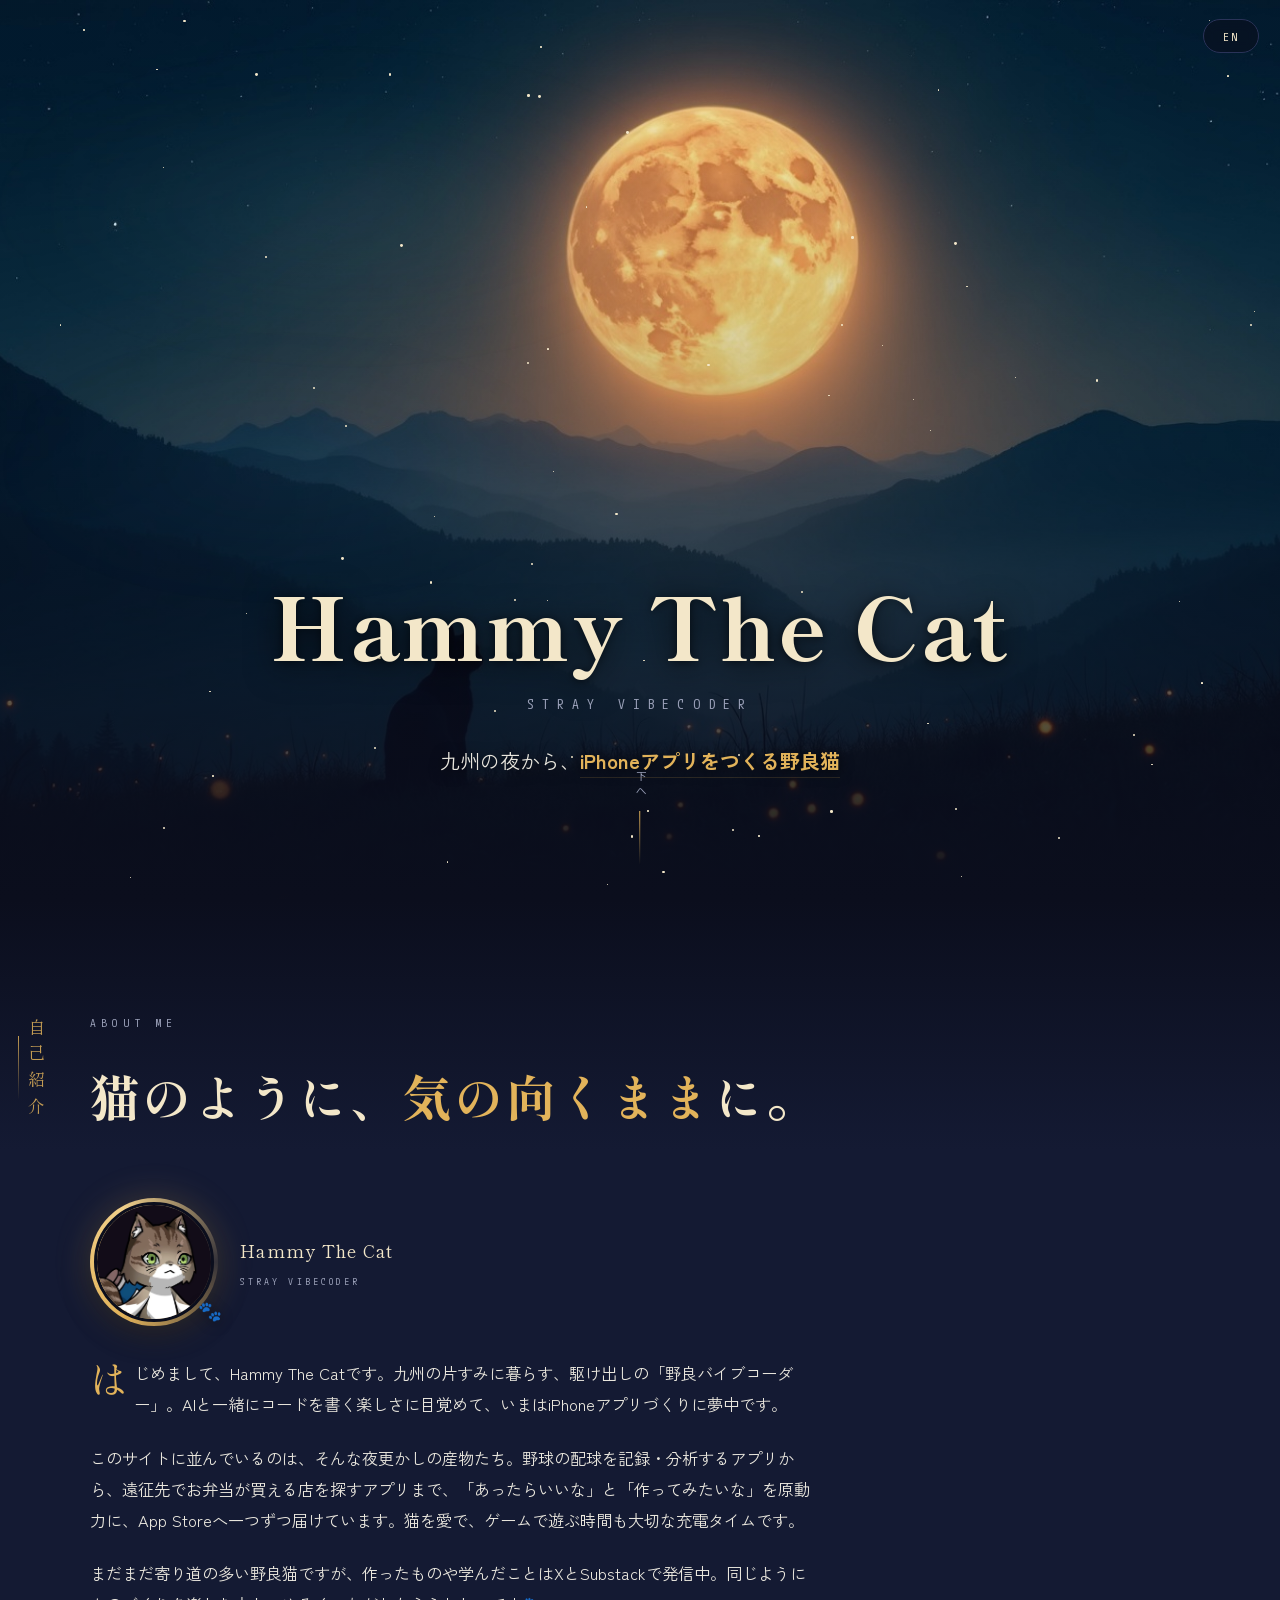
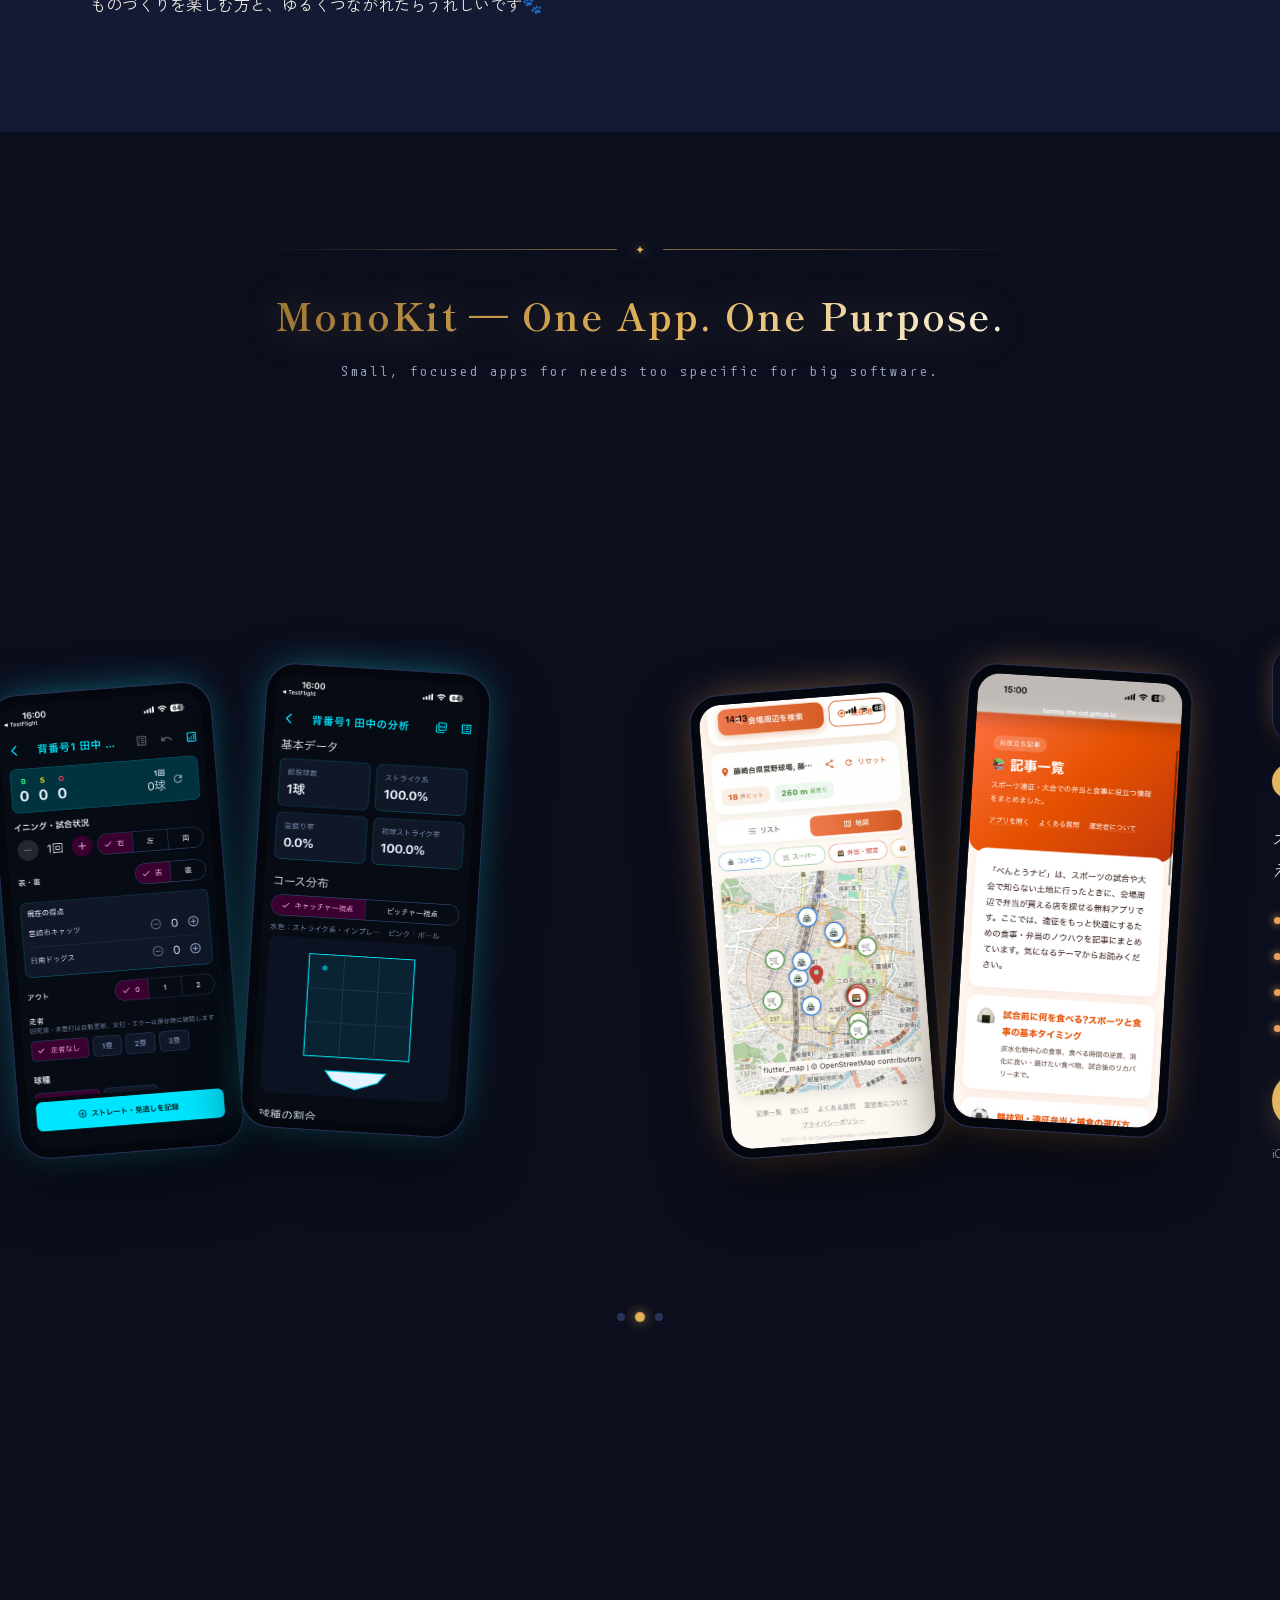
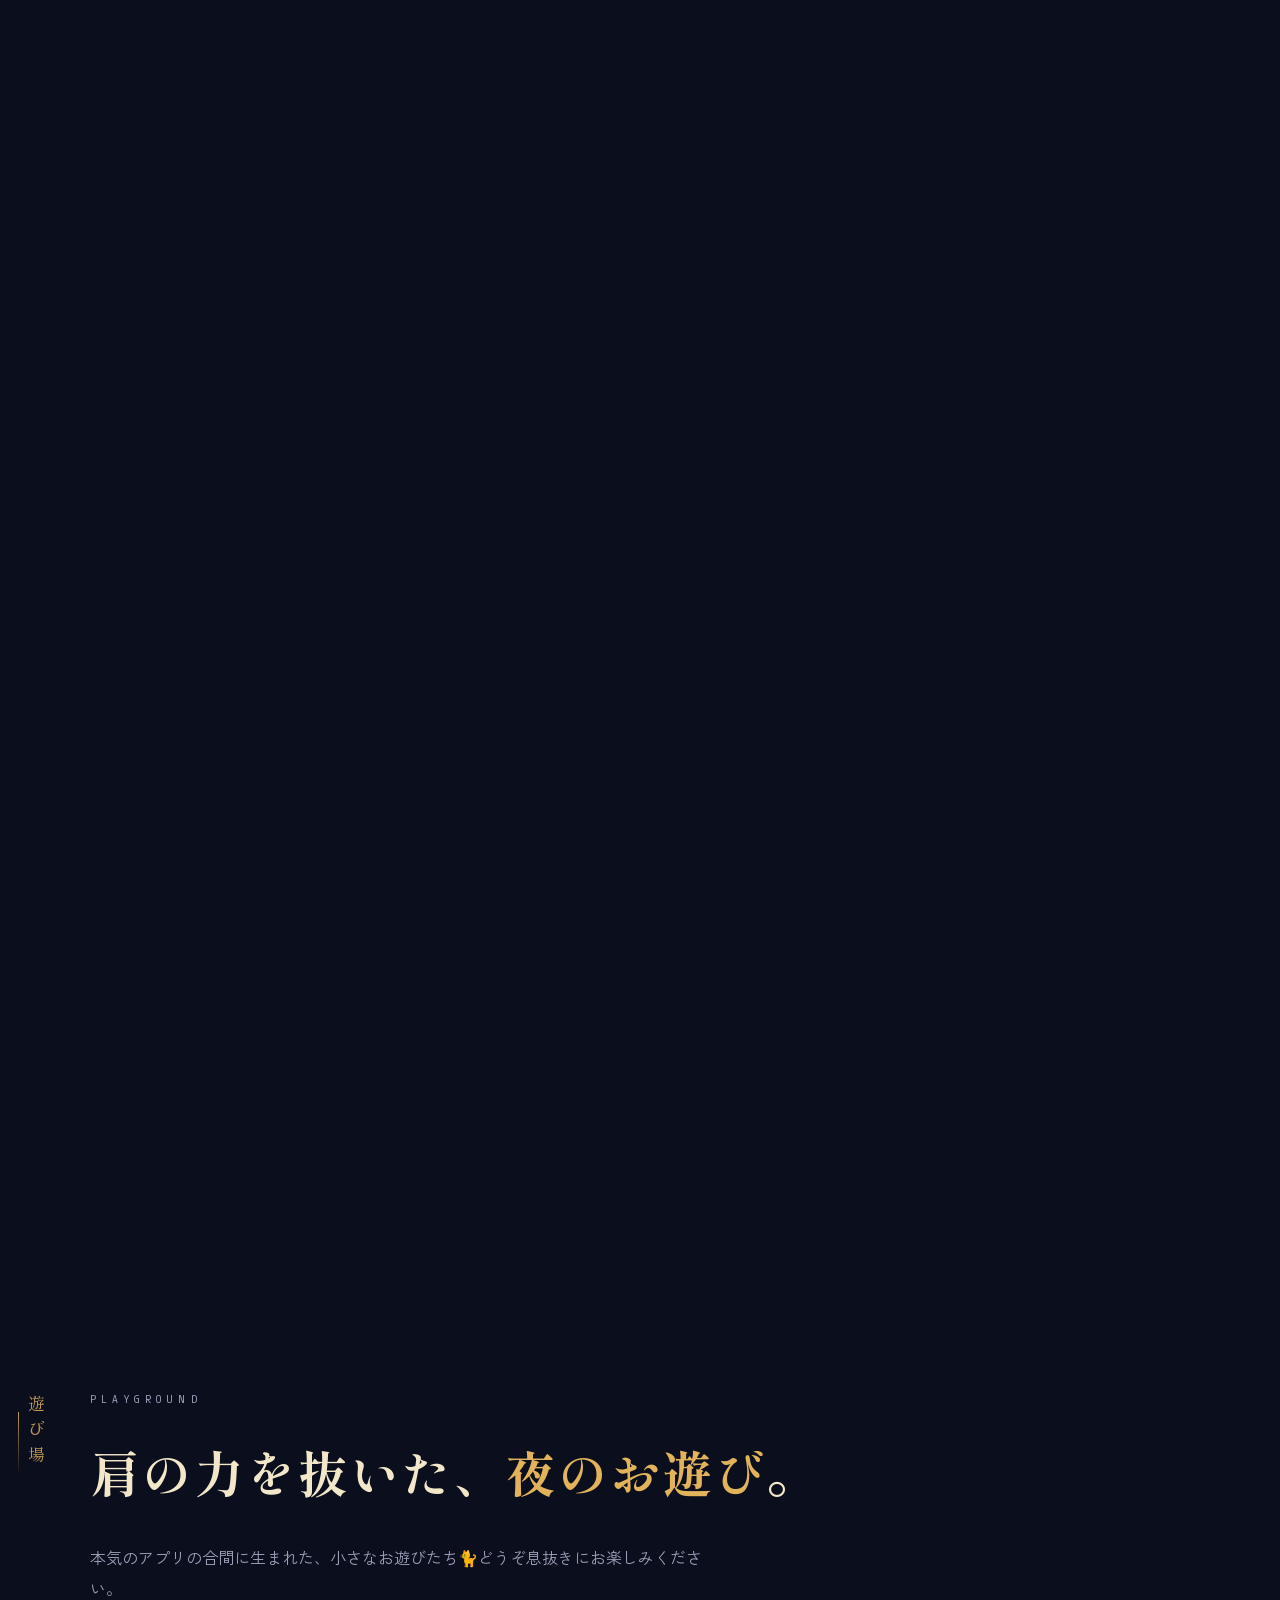
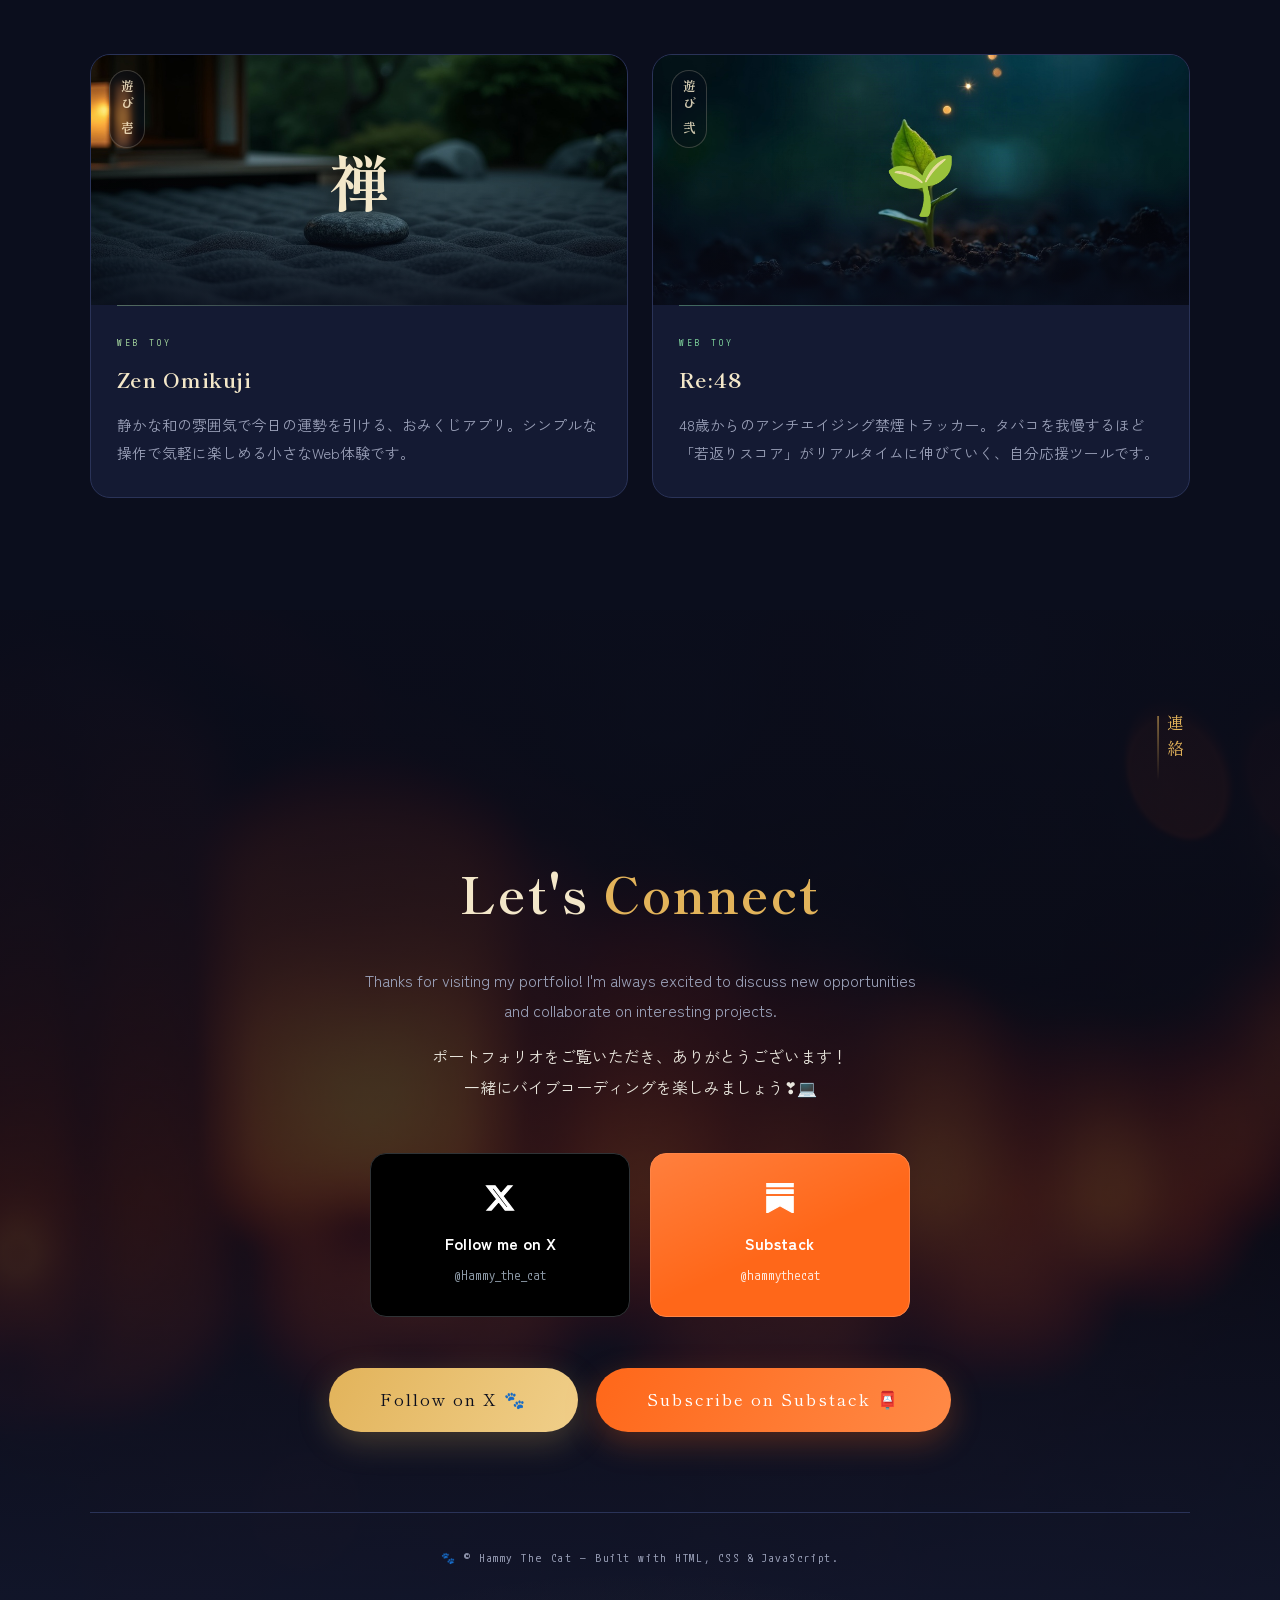
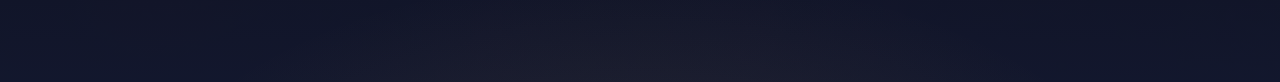
==== commit 52fa71a4: "Slow down horizontal showcase: longer scroll, per-slide dwell, eased follow" ====
--- a/index.html
+++ b/index.html
@@ -982,16 +982,34 @@
   const track = wrap.querySelector('.hscroll-track');
   const dots = [...wrap.querySelectorAll('.hdot')];
   const mq = window.matchMedia('(min-width: 981px) and (min-height: 640px)');
-  let active = false, travel = 0;
-
+  const SCROLL_PER_SLIDE = 1.8;   // 1スライドの横移動に要する縦スクロール量（画面幅比）
+  const HOLD = 0.22;              // 各スライドで静止する区間の割合（前後それぞれ）
+  const EASE = 0.11;              // 追従の慣性（小さいほど滑らか・遅れ大）
+  let active = false, travel = 0, target = 0, current = 0, raf = 0;
+  const n = dots.length;
+
+  const smooth = t => t * t * (3 - 2 * t);
+  const slidePos = p => {                 // 進捗0〜1 → スライド位置0〜n-1（静止区間つき）
+    const u = p * (n - 1);
+    const i = Math.min(n - 2, Math.floor(u));
+    const f = Math.min(1, Math.max(0, ((u - i) - HOLD) / (1 - 2 * HOLD)));
+    return i + smooth(f);
+  };
+  const render = () => {
+    current += (target - current) * EASE;
+    if (Math.abs(target - current) < 0.3) current = target;
+    track.style.transform = `translate3d(${-current}px,0,0)`;
+    const idx = Math.round(current / (travel / (n - 1)));
+    dots.forEach((d, i) => d.classList.toggle('on', i === idx));
+    raf = current === target ? 0 : requestAnimationFrame(render);
+  };
   const onScroll = () => {
     if (!active) return;
     const total = wrap.offsetHeight - window.innerHeight;
     if (total <= 0) return;
     const p = Math.min(1, Math.max(0, -wrap.getBoundingClientRect().top / total));
-    track.style.transform = `translate3d(${-p * travel}px,0,0)`;
-    const idx = Math.min(dots.length - 1, Math.round(p * (dots.length - 1)));
-    dots.forEach((d, i) => d.classList.toggle('on', i === idx));
+    target = slidePos(p) * (travel / (n - 1));
+    if (!raf) raf = requestAnimationFrame(render);
   };
   const layout = () => {
     if (reduceMotion || !mq.matches) {
@@ -1004,7 +1022,7 @@
     active = true;
     wrap.classList.add('active');
     travel = track.scrollWidth - window.innerWidth;
-    wrap.style.height = (window.innerHeight + travel) + 'px';
+    wrap.style.height = (window.innerHeight + travel * SCROLL_PER_SLIDE) + 'px';
     // スライド内はビューポート交差が遅れるため即時表示にする
     wrap.querySelectorAll('.fade-in').forEach(el => el.classList.add('show'));
     onScroll();
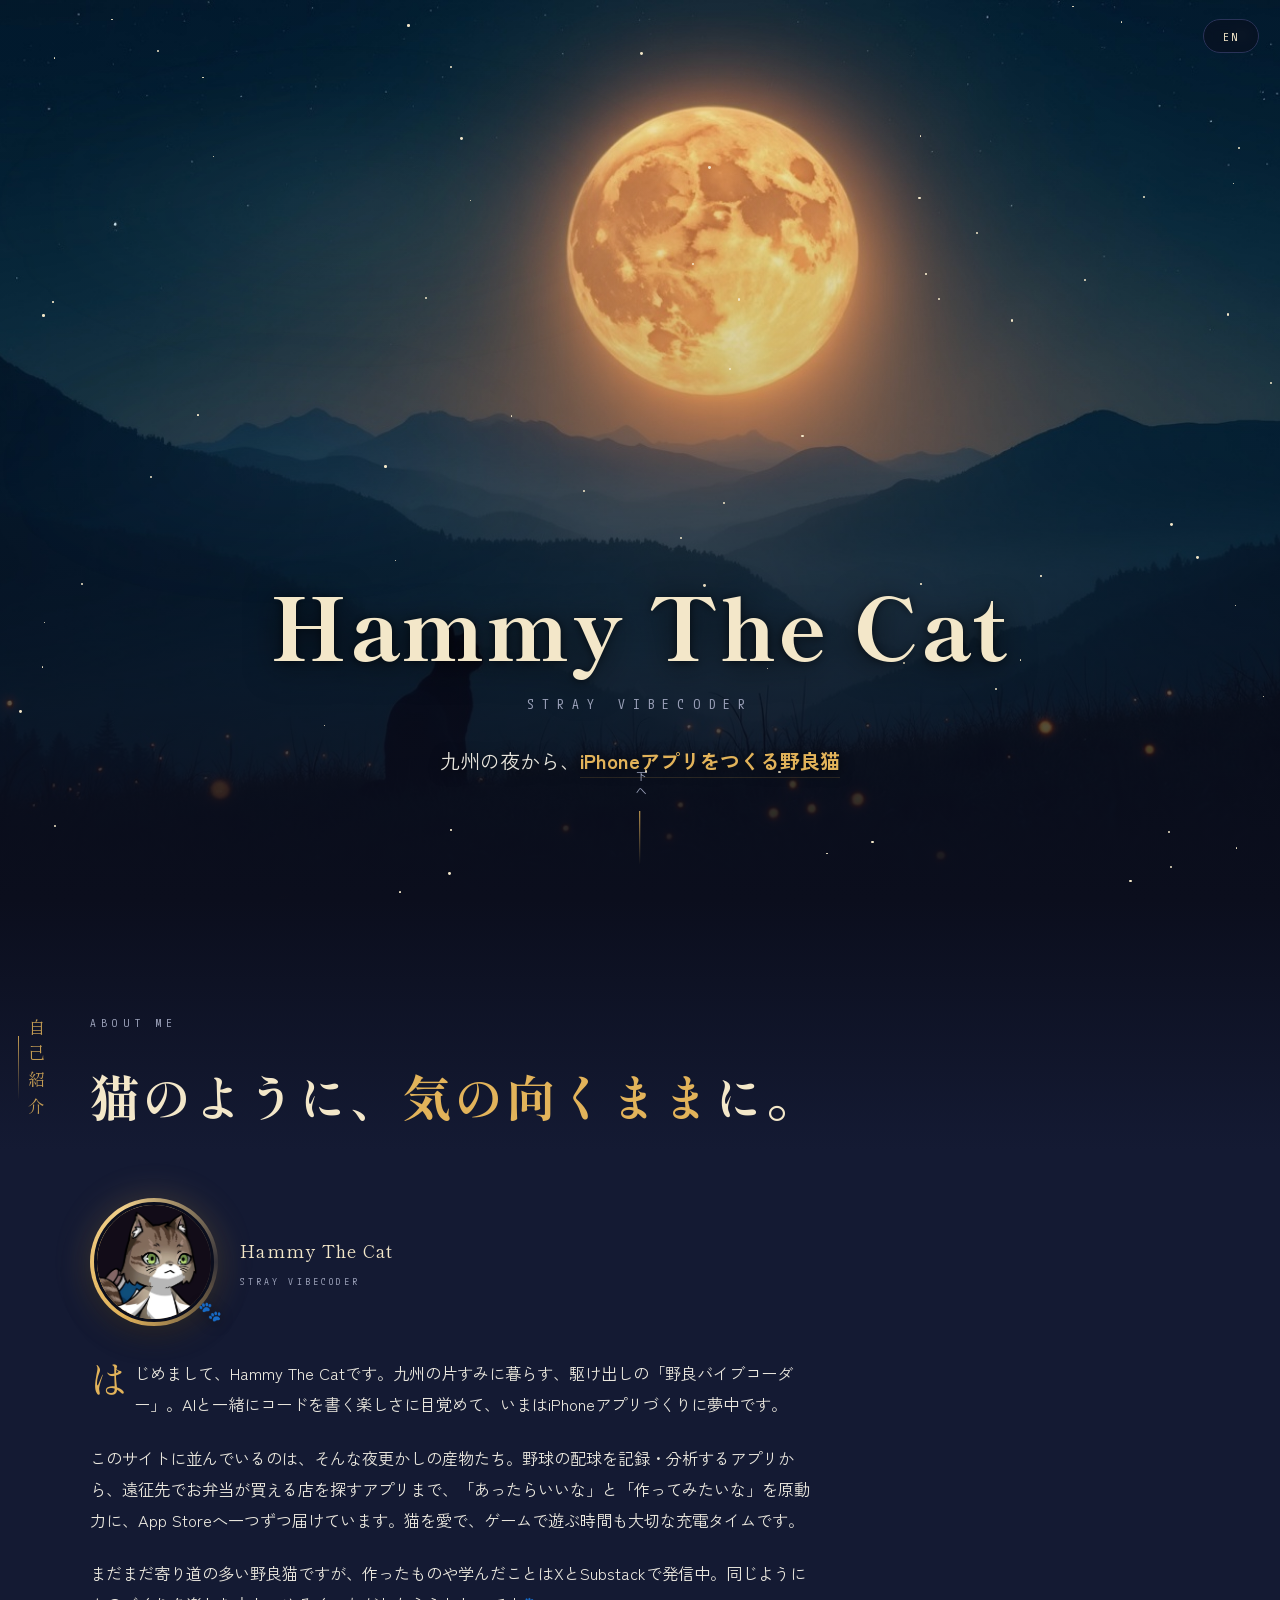
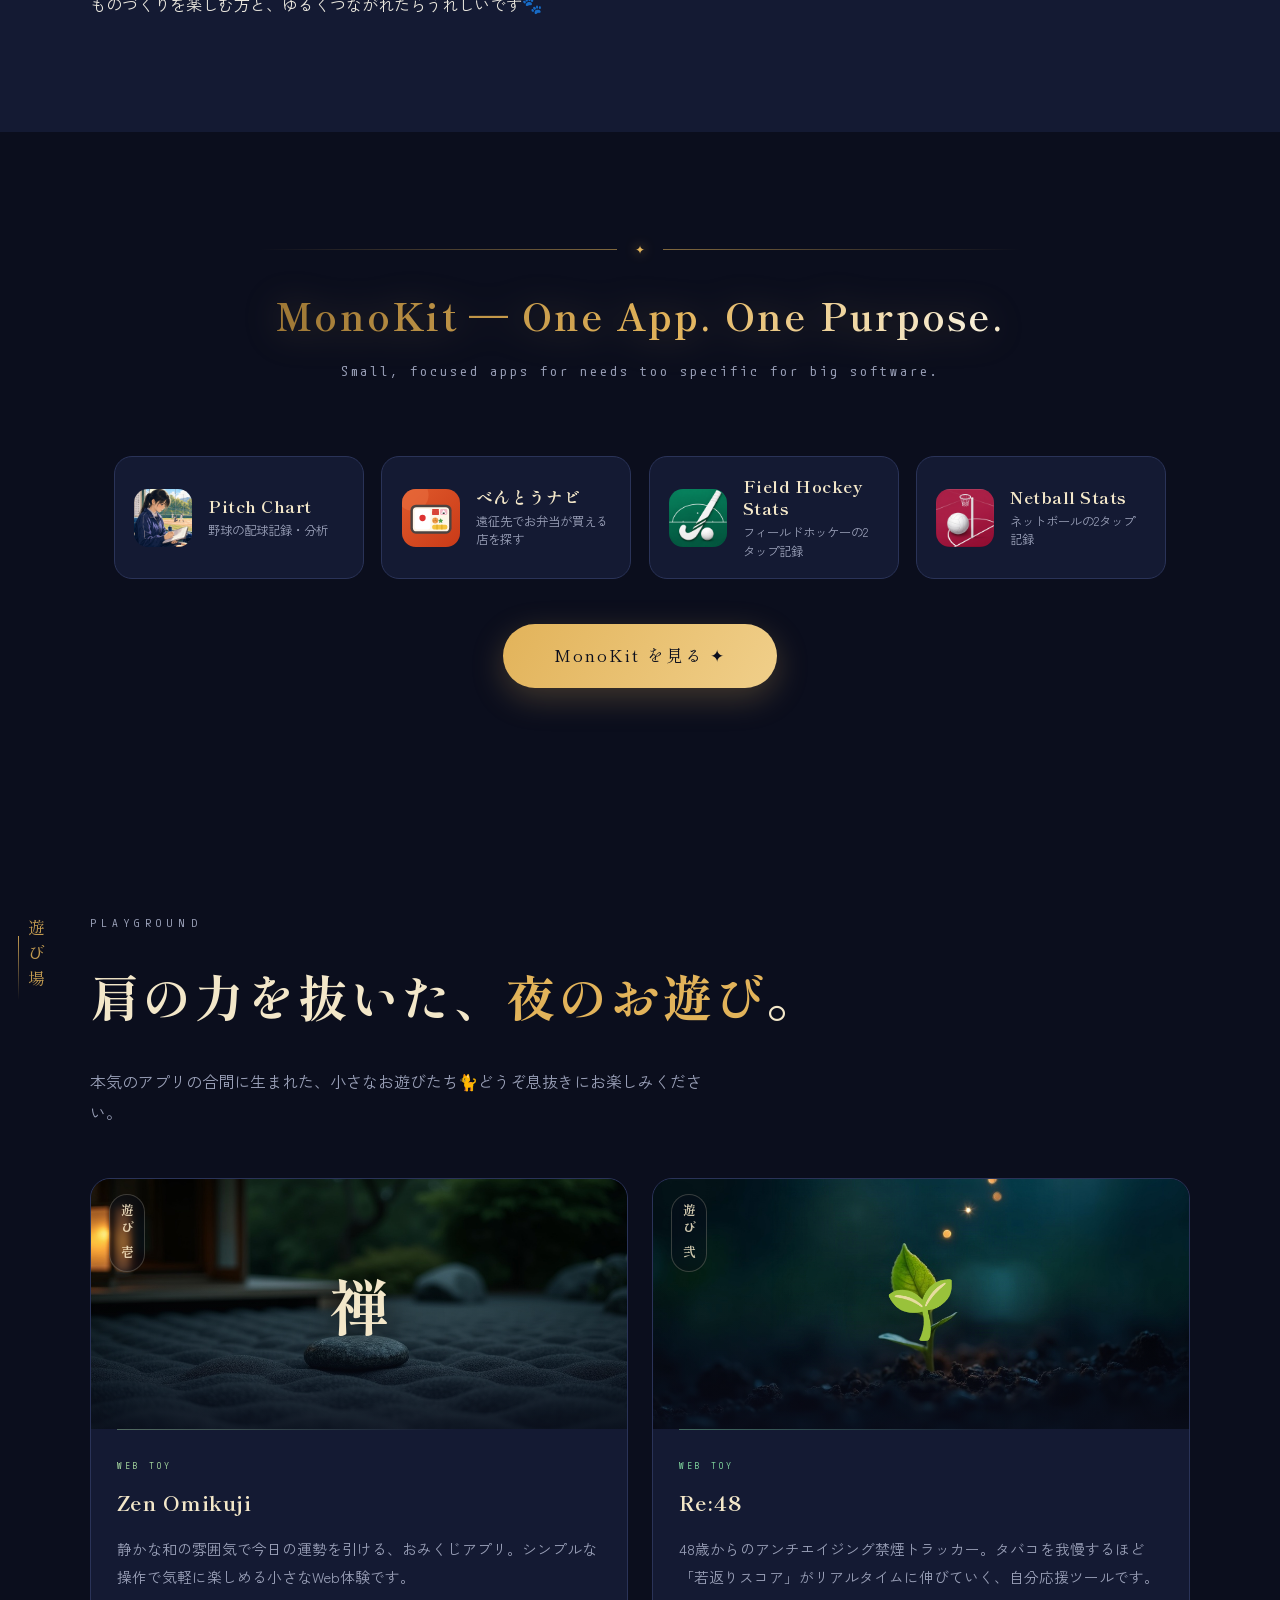
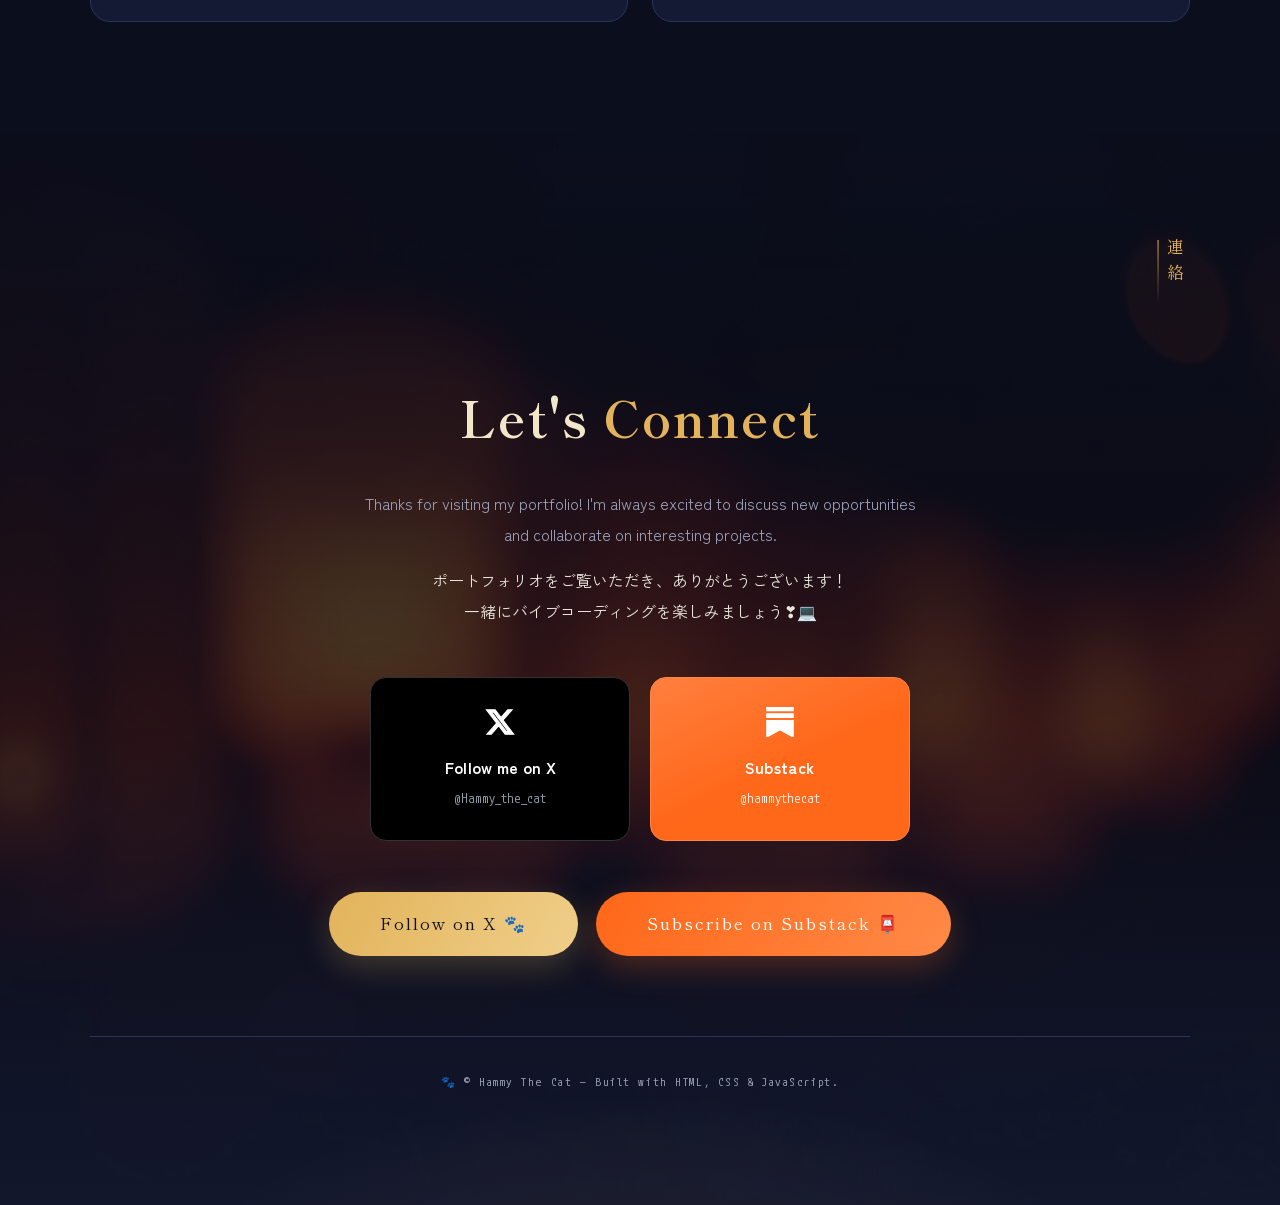
==== commit 7361d7b9: "Split MonoKit into its own page at /monokit/ The app showcase moves to monokit/index.html with App S" ====
--- a/index.html
+++ b/index.html
@@ -8,591 +8,7 @@
 <link rel="preconnect" href="https://fonts.googleapis.com">
 <link rel="preconnect" href="https://fonts.gstatic.com" crossorigin>
 <link href="https://fonts.googleapis.com/css2?family=Shippori+Mincho:wght@500;600;700;800&family=Zen+Kaku+Gothic+New:wght@400;500;700&family=M+PLUS+1+Code:wght@400;500&display=swap" rel="stylesheet">
-<style>
-:root{
-  --ink:#0b0e1d;           /* 夜 — base night */
-  --indigo:#141a33;        /* 藍 — surface */
-  --indigo-2:#1b2347;      /* raised surface */
-  --line:#2a3358;          /* hairline */
-  --moon:#f3e7c9;          /* 月 — warm cream */
-  --gold:#e2b35a;          /* 提灯 — lantern gold */
-  --gold-soft:rgba(226,179,90,.16);
-  --sakura:#e191a4;        /* 桜 — soft accent */
-  --teal:#6fd3c3;          /* チャート — fx accent */
-  --text:#e9e6dd;
-  --text-dim:#9aa0b8;
-  --display:'Shippori Mincho',serif;
-  --body:'Zen Kaku Gothic New',sans-serif;
-  --mono:'M PLUS 1 Code',monospace;
-}
-*{margin:0;padding:0;box-sizing:border-box}
-html{scroll-behavior:smooth}
-body{
-  font-family:var(--body);
-  background:var(--ink);
-  color:var(--text);
-  overflow-x:hidden;
-  line-height:1.9;
-}
-::selection{background:var(--gold);color:var(--ink)}
-a{color:inherit}
-
-/* ---------- reveal ---------- */
-.fade-in{opacity:0;transform:translateY(28px);transition:opacity .9s ease,transform .9s ease}
-.fade-in.show{opacity:1;transform:none}
-
-/* ---------- auto-fit text（幅に収まるまで縮小） ---------- */
-[data-fit]{white-space:nowrap}
-[data-fit].fit-wrap{white-space:normal}
-.app-head>div{min-width:0;flex:1}
-h2,.brand-sub{text-wrap:balance}
-
-/* ---------- language toggle ---------- */
-.lang-toggle{
-  position:fixed;top:1.2rem;right:1.3rem;z-index:20;
-  font-family:var(--mono);font-size:.72rem;letter-spacing:.18em;
-  color:var(--moon);background:rgba(11,14,29,.55);
-  border:1px solid var(--line);border-radius:999px;
-  padding:.52rem 1.15rem;cursor:pointer;
-  backdrop-filter:blur(6px);
-  transition:border-color .3s,color .3s,box-shadow .3s;
-}
-.lang-toggle:hover{border-color:var(--gold);color:var(--gold);box-shadow:0 0 18px -6px var(--gold)}
-
-/* ---------- section scaffolding ---------- */
-section{position:relative;padding:7rem 1.5rem}
-.wrap{max-width:1100px;margin:0 auto;position:relative}
-
-/* vertical kanji eyebrow */
-.tate{
-  position:absolute;left:-4.5rem;top:.4rem;
-  writing-mode:vertical-rl;
-  font-family:var(--display);font-size:1.05rem;letter-spacing:.55em;
-  color:var(--gold);opacity:.85;
-}
-.tate::after{
-  content:"";display:block;width:1px;height:64px;margin:18px auto 0;
-  background:linear-gradient(var(--gold),transparent);
-}
-.sec-head{position:relative;margin-bottom:3.5rem}
-.sec-en{
-  font-family:var(--mono);font-size:.72rem;letter-spacing:.45em;
-  text-transform:uppercase;color:var(--text-dim);display:block;margin-bottom:.9rem;
-}
-h2{
-  font-family:var(--display);font-weight:700;
-  font-size:clamp(2rem,5vw,3.1rem);letter-spacing:.04em;color:var(--moon);
-}
-h2 em{font-style:normal;color:var(--gold)}
-
-/* ====================================================
-   HERO — 九州の夜、月、猫
-==================================================== */
-.hero{
-  min-height:100svh;display:flex;align-items:flex-end;justify-content:center;
-  padding:4rem 1.5rem 7.5rem;
-  background:
-    linear-gradient(rgba(11,14,29,.02) 0%, rgba(11,14,29,.18) 50%, rgba(11,14,29,.72) 82%, var(--ink) 100%),
-    url('assets/img/hero-night.png') center/cover no-repeat,
-    var(--ink);
-}
-#sky{position:absolute;inset:0;overflow:hidden;pointer-events:none}
-.star{
-  position:absolute;border-radius:50%;background:var(--moon);
-  animation:twinkle var(--tw,4s) ease-in-out infinite;
-}
-@keyframes twinkle{0%,100%{opacity:.15}50%{opacity:.85}}
-
-/* ---------- 夜霧 — ゆっくり流れる薄雲 ---------- */
-.haze{
-  position:absolute;pointer-events:none;border-radius:50%;
-  filter:blur(46px);will-change:transform;
-}
-.haze.a{
-  top:10%;width:54vw;height:26vh;
-  background:radial-gradient(ellipse at center, rgba(243,231,201,.07), transparent 70%);
-  animation:drift 90s linear infinite;
-}
-.haze.b{
-  top:42%;width:44vw;height:20vh;
-  background:radial-gradient(ellipse at center, rgba(142,155,240,.06), transparent 70%);
-  animation:drift 130s linear infinite;
-  animation-delay:-60s;
-}
-@keyframes drift{
-  0%{transform:translateX(-60vw)}
-  100%{transform:translateX(110vw)}
-}
-
-/* ---------- 流れ星 ---------- */
-.shooting{
-  position:absolute;height:2px;width:130px;border-radius:2px;
-  background:linear-gradient(90deg, var(--moon), transparent);
-  opacity:0;pointer-events:none;
-  transform:rotate(-30deg);
-  animation:shoot var(--dur,11s) ease-in infinite;
-  animation-delay:var(--delay,0s);
-}
-.shooting.s1{top:14%;left:68%}
-.shooting.s2{top:30%;left:22%;--dur:15s;--delay:6s;width:100px}
-@keyframes shoot{
-  0%{opacity:0;transform:rotate(-30deg) translateX(0)}
-  2%{opacity:.95}
-  8%{opacity:0;transform:rotate(-30deg) translateX(-300px)}
-  100%{opacity:0;transform:rotate(-30deg) translateX(-300px)}
-}
-
-/* ---------- 蛍 — ページ全体を舞う光 ---------- */
-#fireflies{
-  position:fixed;inset:0;z-index:6;
-  pointer-events:none;mix-blend-mode:screen;overflow:hidden;
-}
-.fly{
-  position:absolute;bottom:-4vh;border-radius:50%;
-  background:var(--gold);
-  box-shadow:0 0 10px 3px rgba(226,179,90,.45);
-  opacity:0;will-change:transform;
-  animation:
-    rise var(--d,26s) linear infinite,
-    sway var(--s,5s) ease-in-out infinite alternate,
-    glow 3.4s ease-in-out infinite;
-  animation-delay:var(--delay,0s),var(--delay,0s),0s;
-}
-@keyframes rise{
-  0%{transform:translateY(0);opacity:0}
-  8%{opacity:var(--o,.55)}
-  80%{opacity:calc(var(--o,.55)*.7)}
-  100%{transform:translateY(-118vh);opacity:0}
-}
-@keyframes sway{from{margin-left:0}to{margin-left:34px}}
-@keyframes glow{0%,100%{filter:brightness(.6)}50%{filter:brightness(1.5)}}
-
-.hero-inner{position:relative;text-align:center;z-index:2}
-
-.hero h1{
-  font-family:var(--display);font-weight:800;
-  font-size:clamp(2.6rem,8vw,5.4rem);
-  letter-spacing:.03em;line-height:1.15;color:var(--moon);
-  text-shadow:0 4px 34px rgba(0,0,0,.75), 0 1px 8px rgba(0,0,0,.55);
-}
-.hero h1 .dot{color:var(--gold)}
-.hero .romaji{
-  font-family:var(--mono);font-size:clamp(.7rem,1.6vw,.85rem);
-  letter-spacing:.6em;color:var(--text-dim);text-transform:uppercase;
-  display:block;margin-top:1.1rem;
-}
-.hero .tagline{
-  margin-top:1.6rem;font-size:clamp(1rem,2.4vw,1.25rem);color:var(--text);
-  text-shadow:0 2px 14px rgba(0,0,0,.8);
-}
-.hero .tagline strong{
-  color:var(--gold);font-weight:700;
-  border-bottom:1px solid var(--gold-soft);padding-bottom:2px;
-}
-.scroll-cue{
-  position:absolute;bottom:2.2rem;left:50%;transform:translateX(-50%);
-  display:flex;flex-direction:column;align-items:center;gap:.7rem;
-  color:var(--text-dim);font-family:var(--mono);font-size:.65rem;letter-spacing:.4em;
-  text-transform:uppercase;z-index:2;
-}
-.scroll-cue span{writing-mode:vertical-rl}
-.scroll-cue i{
-  width:1px;height:54px;background:linear-gradient(var(--gold),transparent);
-  display:block;animation:drip 2.2s ease-in-out infinite;
-}
-@keyframes drip{0%{transform:scaleY(0);transform-origin:top}45%{transform:scaleY(1);transform-origin:top}55%{transform:scaleY(1);transform-origin:bottom}100%{transform:scaleY(0);transform-origin:bottom}}
-
-/* ====================================================
-   ABOUT
-==================================================== */
-.about{background:linear-gradient(var(--ink), var(--indigo) 30%, var(--indigo))}
-.about-grid{max-width:720px}
-
-/* round avatar */
-.avatar-row{display:flex;align-items:center;gap:1.4rem;margin-bottom:2rem}
-.avatar{
-  position:relative;flex-shrink:0;
-  width:128px;height:128px;border-radius:50%;
-  padding:4px;
-  background:conic-gradient(from 210deg, var(--gold), #f0cf8a, var(--gold-soft), var(--gold));
-  box-shadow:0 0 36px rgba(226,179,90,.22), 0 10px 28px rgba(0,0,0,.4);
-}
-.avatar img{
-  width:100%;height:100%;border-radius:50%;
-  object-fit:cover;display:block;
-  border:3px solid var(--ink);
-  transition:transform .5s cubic-bezier(.2,.8,.2,1);
-}
-.avatar:hover img{transform:scale(1.06) rotate(-2deg)}
-.avatar::after{
-  content:"🐾";position:absolute;right:-4px;bottom:-2px;
-  font-size:1.2rem;filter:drop-shadow(0 2px 6px rgba(0,0,0,.5));
-}
-.avatar-name{font-family:var(--display);color:var(--moon);font-size:1.1rem;letter-spacing:.06em}
-.avatar-name small{
-  display:block;font-family:var(--mono);font-size:.62rem;
-  letter-spacing:.32em;color:var(--text-dim);text-transform:uppercase;margin-top:.3rem;
-}
-.about p{color:var(--text);margin-bottom:1.4rem;font-size:1.02rem}
-.about p:last-child{margin-bottom:0}
-.about .lede::first-letter{
-  font-family:var(--display);font-size:2.4em;color:var(--gold);
-  float:left;line-height:1;padding-right:.12em;
-}
-
-/* ====================================================
-   APPS — iOSアプリ ショーケース
-==================================================== */
-.apps{background:var(--ink)}
-
-/* ---- MonoKit ブランドロックアップ ---- */
-.brand-lockup{
-  text-align:center;
-  margin:0 auto 4.5rem;
-  max-width:760px;
-}
-.brand-rule{
-  display:flex;align-items:center;gap:1.1rem;
-  margin-bottom:2.2rem;
-}
-.brand-rule::before,.brand-rule::after{
-  content:"";flex:1;height:1px;
-  background:linear-gradient(90deg, transparent, rgba(226,179,90,.55));
-}
-.brand-rule::after{
-  background:linear-gradient(90deg, rgba(226,179,90,.55), transparent);
-}
-.brand-rule .gem{
-  color:var(--gold);font-size:.72rem;line-height:1;
-  text-shadow:0 0 12px rgba(226,179,90,.8);
-  animation:gemPulse 3.6s ease-in-out infinite;
-}
-@keyframes gemPulse{
-  0%,100%{opacity:.55;text-shadow:0 0 6px rgba(226,179,90,.4)}
-  50%{opacity:1;text-shadow:0 0 16px rgba(226,179,90,.95)}
-}
-.brand-title{
-  font-family:var(--display);font-weight:700;
-  font-size:clamp(1.5rem,3.6vw,2.35rem);
-  letter-spacing:.06em;line-height:1.3;
-  background:linear-gradient(
-    105deg,
-    #9a7433 0%, #e2b35a 22%, #f9f0d8 38%, #e2b35a 50%,
-    #b8873f 62%, #f3e7c9 80%, #9a7433 100%
-  );
-  background-size:250% auto;
-  -webkit-background-clip:text;background-clip:text;
-  color:transparent;
-  filter:drop-shadow(0 2px 18px rgba(226,179,90,.28));
-  animation:goldSheen 7s linear infinite;
-}
-@keyframes goldSheen{
-  0%{background-position:0% center}
-  100%{background-position:-250% center}
-}
-.brand-sub{
-  margin-top:1.15rem;
-  font-family:var(--mono);
-  font-size:clamp(.72rem,1.6vw,.85rem);
-  letter-spacing:.22em;
-  color:var(--text-dim);
-}
-@media (prefers-reduced-motion:reduce){
-  .brand-title{background-position:35% center}
-}
-.app-block{
-  display:grid;grid-template-columns:1.05fr .95fr;gap:3.5rem;align-items:center;
-  padding:3.4rem 0;
-}
-.hslide+.hslide .app-block{border-top:1px solid var(--line)}
-
-/* ---- スクロール連動 横スライドショーケース（PCのみJSで有効化） ---- */
-.apps{padding-left:0;padding-right:0}
-.apps>.wrap{padding:0 1.5rem}
-.hslide{padding:0 1.5rem}
-.hscroll-dots{display:none}
-.hscroll.active .hscroll-sticky{
-  position:sticky;top:0;height:100svh;overflow:hidden;
-  display:flex;flex-direction:column;justify-content:center;
-}
-.hscroll.active .hscroll-track{
-  display:flex;align-items:center;will-change:transform;
-}
-.hscroll.active .hslide{
-  flex:0 0 100vw;min-width:100vw;
-  display:flex;align-items:center;justify-content:center;
-}
-.hscroll.active .hslide .wrap{width:100%}
-.hscroll.active .hslide .app-block{border-top:none;padding:2rem 0}
-.hscroll.active .hscroll-dots{
-  display:flex;gap:.7rem;justify-content:center;
-  position:absolute;left:0;right:0;bottom:2.2rem;
-}
-.hdot{
-  width:8px;height:8px;border-radius:50%;
-  background:var(--line);transition:background .35s,box-shadow .35s,transform .35s;
-}
-.hdot.on{
-  background:var(--gold);transform:scale(1.25);
-  box-shadow:0 0 10px rgba(226,179,90,.8);
-}
-.app-block.rev .app-info{order:2}
-.app-block.rev .app-visual{order:1}
-.app-head{display:flex;align-items:center;gap:1.3rem;margin-bottom:1.3rem}
-.app-icon{
-  width:96px;height:96px;border-radius:24px;flex-shrink:0;overflow:hidden;
-  border:1px solid var(--line);
-  box-shadow:0 14px 34px rgba(0,0,0,.5), 0 0 30px -12px var(--ab,var(--gold));
-}
-.app-icon img,.app-icon svg{width:100%;height:100%;display:block}
-.app-name{font-family:var(--display);font-weight:700;font-size:1.85rem;color:var(--moon);letter-spacing:.03em;line-height:1.2}
-.app-tagline{font-family:var(--mono);font-size:.7rem;letter-spacing:.28em;text-transform:uppercase;color:var(--ab,var(--gold));display:block;margin-top:.5rem}
-.badges{display:flex;flex-wrap:wrap;gap:.55rem;margin:0 0 1.5rem}
-.badge{
-  font-family:var(--mono);font-size:.66rem;letter-spacing:.1em;
-  padding:.42rem .9rem;border-radius:999px;
-  border:1px solid var(--line);color:var(--text-dim);
-}
-.badge.gold{
-  color:var(--ink);font-weight:700;border:none;
-  background:linear-gradient(120deg,var(--gold),#f0cf8a);
-}
-.app-desc{color:var(--text);font-size:1rem;margin-bottom:1.5rem}
-.app-feats{list-style:none;display:grid;gap:.65rem;margin-bottom:1.9rem}
-.app-feats li{
-  position:relative;padding-left:1.5rem;
-  color:var(--text-dim);font-size:.94rem;line-height:1.7;
-}
-.app-feats li::before{
-  content:"";position:absolute;left:2px;top:.62em;width:7px;height:7px;
-  border-radius:50%;background:var(--ab,var(--gold));
-  box-shadow:0 0 8px var(--ab,var(--gold));
-}
-.app-cta{
-  display:inline-block;text-decoration:none;
-  font-family:var(--display);font-size:.98rem;letter-spacing:.1em;
-  color:var(--ink);background:linear-gradient(120deg,var(--gold),#f0cf8a);
-  padding:.85rem 2.2rem;border-radius:999px;
-  box-shadow:0 10px 28px rgba(226,179,90,.22);
-  transition:transform .4s,box-shadow .4s;
-}
-.app-cta:hover{transform:translateY(-3px);box-shadow:0 15px 38px rgba(226,179,90,.35)}
-.app-cta.ghost{
-  color:var(--text-dim);background:none;border:1px solid var(--line);
-  box-shadow:none;cursor:default;
-}
-.app-cta.ghost:hover{transform:none}
-.cta-note{display:block;margin-top:.8rem;font-size:.78rem;color:var(--text-dim)}
-/* iPhone枠 */
-.phone-row{display:flex;gap:1.6rem;justify-content:center;align-items:center}
-.phone{
-  width:min(225px,40vw);border-radius:30px;padding:9px;flex-shrink:0;
-  background:#05070f;border:1px solid #2a3358;
-  box-shadow:0 26px 60px rgba(0,0,0,.6), 0 0 44px -16px var(--ab,var(--gold));
-}
-.phone img{width:100%;border-radius:22px;display:block}
-.phone.tilt-l{transform:rotate(-4.5deg) translateY(14px)}
-.phone.tilt-r{transform:rotate(3.5deg) translateY(-6px)}
-
-/* ====================================================
-   PROJECTS（お遊びアプリ）
-==================================================== */
-.projects{background:var(--ink)}
-.projects .lead{color:var(--text-dim);max-width:640px;margin-top:-2rem;margin-bottom:3.2rem}
-.proj-grid{display:grid;grid-template-columns:repeat(2,1fr);gap:1.5rem}
-.proj{
-  position:relative;display:flex;flex-direction:column;text-decoration:none;
-  background:var(--indigo);border:1px solid var(--line);border-radius:20px;overflow:hidden;
-  transition:transform .55s cubic-bezier(.2,.8,.2,1),border-color .55s,box-shadow .55s;
-}
-.proj:hover,.proj:focus-visible{
-  transform:translateY(-10px);
-  border-color:var(--pb,var(--gold));
-  box-shadow:0 26px 56px rgba(0,0,0,.5), 0 0 36px -14px var(--pb,var(--gold));
-}
-/* 通し番号（壱・弐・参） */
-.proj .num{
-  position:absolute;top:.9rem;left:1.1rem;z-index:3;
-  font-family:var(--display);font-weight:700;font-size:.8rem;letter-spacing:.3em;
-  color:var(--moon);opacity:.85;
-  writing-mode:vertical-rl;
-  padding:.6rem .3rem;
-  background:rgba(11,14,29,.45);border:1px solid rgba(243,231,201,.25);
-  border-radius:999px;backdrop-filter:blur(4px);
-}
-/* ビジュアル */
-.proj-visual{
-  position:relative;height:250px;display:flex;align-items:center;justify-content:center;
-  overflow:hidden;
-}
-.proj-visual .scene{
-  position:absolute;inset:0;width:100%;height:100%;
-  background-size:cover;background-position:center;background-repeat:no-repeat;
-  transition:transform .9s cubic-bezier(.2,.8,.2,1);
-}
-.proj:hover .proj-visual .scene{transform:scale(1.07)}
-.proj-visual::after{
-  content:"";position:absolute;inset:0;z-index:1;
-  background:linear-gradient(rgba(11,14,29,0) 40%, rgba(11,14,29,.72));
-}
-.proj-visual .big{
-  position:relative;z-index:2;font-size:3.6rem;
-  filter:drop-shadow(0 8px 22px rgba(0,0,0,.55));
-  transition:transform .55s cubic-bezier(.2,.8,.2,1);
-}
-.proj:hover .proj-visual .big{transform:scale(1.14) translateY(-4px)}
-.proj-visual .zen{
-  font-family:var(--display);font-size:3.8rem;font-weight:800;color:var(--moon);
-  text-shadow:0 6px 32px rgba(0,0,0,.5);
-}
-/* 準備中カード */
-.proj.soon{cursor:default}
-.proj .soon-tag{
-  position:absolute;right:1rem;bottom:.9rem;z-index:3;
-  font-family:var(--mono);font-size:.66rem;letter-spacing:.28em;text-transform:uppercase;
-  color:var(--text-dim);background:rgba(11,14,29,.6);
-  border:1px solid var(--line);
-  padding:.45rem .95rem;border-radius:999px;backdrop-filter:blur(4px);
-}
-/* 「見る」リボン — ホバーで現れる */
-.proj .view{
-  position:absolute;right:1rem;bottom:.9rem;z-index:3;
-  display:flex;align-items:center;gap:.45rem;
-  font-family:var(--mono);font-size:.66rem;letter-spacing:.28em;text-transform:uppercase;
-  color:var(--ink);background:linear-gradient(120deg,var(--gold),#f0cf8a);
-  padding:.45rem .95rem;border-radius:999px;
-  opacity:0;transform:translateY(8px);
-  transition:opacity .45s,transform .45s;
-}
-.proj:hover .view,.proj:focus-visible .view{opacity:1;transform:none}
-.proj .view svg{width:11px;height:11px}
-/* 本文 */
-.proj-body{padding:1.7rem 1.6rem 1.9rem;display:flex;flex-direction:column;flex:1;position:relative}
-.proj-body::before{
-  content:"";position:absolute;top:0;left:1.6rem;right:1.6rem;height:1px;
-  background:linear-gradient(90deg, var(--pb,var(--gold)), transparent 70%);
-  opacity:.45;
-}
-.proj-body .en{
-  font-family:var(--mono);font-size:.6rem;letter-spacing:.34em;text-transform:uppercase;
-  color:var(--pb,var(--gold));margin-bottom:.55rem;
-}
-.proj-body h3{
-  font-family:var(--display);font-size:1.3rem;color:var(--moon);
-  letter-spacing:.04em;margin-bottom:.75rem;
-}
-.proj-body p{font-size:.92rem;color:var(--text-dim);flex:1;margin:0}
-
-/* ====================================================
-   CONTACT
-==================================================== */
-.contact{
-  background:
-    radial-gradient(800px 420px at 50% 115%, rgba(226,179,90,.10), transparent 65%),
-    linear-gradient(rgba(11,14,29,.92) 0%, rgba(11,14,29,.72) 55%, rgba(20,26,51,.88) 100%),
-    url('assets/img/contact-night.png') center/cover no-repeat,
-    linear-gradient(var(--ink), var(--indigo));
-  text-align:center;
-}
-.contact .tate{left:50%;transform:translateX(-50%);top:-1.5rem;position:relative;display:inline-block;margin-bottom:2rem}
-.contact h2{margin-bottom:1.6rem}
-.contact .msg{color:var(--text-dim);max-width:560px;margin:0 auto 1rem}
-.contact .msg-jp{color:var(--text);max-width:560px;margin:0 auto 3.2rem}
-.contact-grid{
-  display:grid;grid-template-columns:repeat(2,minmax(0,260px));gap:1.2rem;
-  justify-content:center;margin-bottom:3.2rem;
-}
-.c-card{
-  position:relative;display:block;text-decoration:none;text-align:center;
-  border-radius:16px;padding:1.8rem 1.4rem;overflow:hidden;
-  transition:transform .45s cubic-bezier(.2,.8,.2,1),box-shadow .45s,border-color .45s;
-}
-.c-card:hover,.c-card:focus-visible{transform:translateY(-6px)}
-.c-card .logo{display:flex;justify-content:center;margin-bottom:.95rem}
-.c-card .logo svg{width:30px;height:30px}
-.c-card h3{font-family:var(--body);font-weight:700;font-size:1rem;letter-spacing:.02em;margin-bottom:.3rem}
-.c-card p{font-family:var(--mono);font-size:.78rem;transition:opacity .35s}
-.c-card .go{
-  position:absolute;top:.9rem;right:1rem;
-  opacity:0;transform:translate(-4px,4px);transition:.4s;
-}
-.c-card:hover .go{opacity:1;transform:none}
-.c-card .go svg{width:13px;height:13px}
-
-/* X — 黒背景に白 */
-.c-x{
-  background:#000;
-  border:1px solid #2f3336;
-  color:#fff;
-}
-.c-x h3{color:#fff}
-.c-x p{color:#8b98a5}
-.c-x:hover{border-color:#e7e9ea;box-shadow:0 16px 38px rgba(0,0,0,.55), 0 0 26px -10px rgba(255,255,255,.45)}
-.c-x:hover p{color:#e7e9ea}
-.c-x .logo svg,.c-x .go svg{fill:#fff;stroke:#fff}
-
-/* Substack — オレンジと白 */
-.c-substack{
-  background:#FF6719;
-  border:1px solid #ff8547;
-  color:#fff;
-}
-.c-substack::before{
-  content:"";position:absolute;inset:0;
-  background:linear-gradient(155deg, rgba(255,255,255,.16), transparent 55%);
-  pointer-events:none;
-}
-.c-substack h3{color:#fff}
-.c-substack p{color:rgba(255,255,255,.85)}
-.c-substack:hover{border-color:#fff;box-shadow:0 16px 38px rgba(0,0,0,.45), 0 0 30px -8px rgba(255,103,25,.8)}
-.c-substack:hover p{color:#fff}
-.c-substack .logo svg,.c-substack .go svg{fill:#fff;stroke:#fff}
-.cta-row{display:flex;justify-content:center;align-items:center;gap:1.1rem;flex-wrap:wrap}
-.cta{
-  display:inline-block;text-decoration:none;
-  font-family:var(--display);font-size:1.05rem;letter-spacing:.12em;
-  color:var(--ink);background:linear-gradient(120deg,var(--gold),#f0cf8a);
-  padding:1rem 3.2rem;border-radius:999px;
-  box-shadow:0 10px 32px rgba(226,179,90,.25);
-  transition:transform .4s,box-shadow .4s;
-}
-.cta:hover{transform:translateY(-3px);box-shadow:0 16px 42px rgba(226,179,90,.38)}
-.cta.substack{
-  color:#fff;
-  background:linear-gradient(120deg,#FF6719,#ff8a47);
-  box-shadow:0 10px 32px rgba(255,103,25,.28);
-}
-.cta.substack:hover{box-shadow:0 16px 42px rgba(255,103,25,.42)}
-footer{
-  margin-top:5rem;padding-top:2.2rem;border-top:1px solid var(--line);
-  font-family:var(--mono);font-size:.7rem;letter-spacing:.14em;color:var(--text-dim);
-}
-footer .paw{color:var(--gold)}
-
-/* ====================================================
-   responsive / a11y
-==================================================== */
-@media (max-width:980px){
-  .tate{position:static;writing-mode:horizontal-tb;letter-spacing:.4em;display:inline-block;margin-bottom:1rem}
-  .tate::after{display:none}
-  .proj-grid{grid-template-columns:1fr 1fr}
-  .app-block{grid-template-columns:1fr;gap:2.6rem}
-  .app-block.rev .app-info{order:1}
-  .app-block.rev .app-visual{order:2}
-}
-@media (max-width:640px){
-  section{padding:5rem 1.25rem}
-  .app-tagline{letter-spacing:.14em}
-  .proj-grid{grid-template-columns:1fr}
-  .contact-grid{grid-template-columns:1fr;max-width:320px;margin-left:auto;margin-right:auto}
-}
-:focus-visible{outline:2px solid var(--gold);outline-offset:3px;border-radius:4px}
-@media (prefers-reduced-motion:reduce){
-  *,*::before,*::after{animation:none!important;transition:none!important}
-  html{scroll-behavior:auto}
-  .fade-in{opacity:1;transform:none}
-}
-</style>
+<link rel="stylesheet" href="assets/site.css">
 </head>
 <body>
 
@@ -648,7 +64,7 @@
   </div>
 </section>
 
-<!-- ================= APPS ================= -->
+<!-- ================= APPS (MonoKit 要約) ================= -->
 <section class="apps" id="apps">
   <div class="wrap">
     <div class="brand-lockup fade-in">
@@ -656,153 +72,28 @@
       <p class="brand-title" data-fit="16">MonoKit — One App. One Purpose.</p>
       <p class="brand-sub">Small, focused apps for needs too specific for big software.</p>
     </div>
-  </div>
 
-  <div class="hscroll" id="appsHscroll">
-    <div class="hscroll-sticky">
-      <div class="hscroll-track">
-
-  <div class="hslide"><div class="wrap">
-    <!-- Pitch Chart -->
-    <div class="app-block fade-in" style="--ab:#22d3ee">
-      <div class="app-info">
-        <div class="app-head">
-          <div class="app-icon"><img src="assets/img/pc-icon.png" alt="Pitch Chart アプリアイコン — スコアをつける女子マネージャーのイラスト"></div>
-          <div>
-            <h3 class="app-name" data-fit="21">Pitch Chart</h3>
-            <span class="app-tagline" data-fit="8">Pitching Record &amp; Analysis</span>
-          </div>
-        </div>
-        <div class="badges">
-          <span class="badge gold" data-en="Coming soon to the App Store">App Store 近日公開</span>
-          <span class="badge" data-en="¥100 · pay once">¥100 買い切り</span>
-          <span class="badge" data-en="Works offline">オフライン動作</span>
-        </div>
-        <p class="app-desc" data-en="A pitch-by-pitch recording and analysis iPhone app for school and club baseball teams. Tap from the bench to log the type, location, and result of every single pitch.">部活動・クラブチームのための、野球の配球記録・分析iPhoneアプリ。ベンチからタップするだけで、1球ごとの球種・コース・結果を記録できます。</p>
-        <ul class="app-feats">
-          <li data-en="Tap the catcher&#8217;s-view strike zone to log each pitch in seconds">捕手視点のストライクゾーンをタップして1球を素早く記録</li>
-          <li data-en="Outs, runners, and runs update automatically — strikeouts, bases-loaded walks, home runs and all">アウト・走者・得点は自動更新。三振も押し出しも本塁打もおまかせ</li>
-          <li data-en="Situational breakdowns by batter side and runners reveal pitch-calling habits">左右打者別・走者状況別のケース分析で配球のクセが見える</li>
-          <li data-en="Share game-review and tendency PDFs on the spot">試合振り返りPDF・配球傾向PDFをその場で共有</li>
-          <li data-en="Data stays on your device, with team-level backup support">データは端末内に保存。チーム単位のバックアップにも対応</li>
-        </ul>
-        <span class="app-cta ghost" data-en="In App Store review">App Store にて審査中</span>
-        <span class="cta-note" data-en="The download link will appear here once released 🐾">リリース後、ここからダウンロードできるようになります🐾</span>
-      </div>
-      <div class="app-visual">
-        <div class="phone-row">
-          <div class="phone tilt-l"><img src="assets/img/pc-shot-record.png" alt="Pitch Chart 記録画面 — イニング・走者・得点の入力" loading="lazy"></div>
-          <div class="phone tilt-r"><img src="assets/img/pc-shot-analysis.png" alt="Pitch Chart 分析画面 — コース分布と基本データ" loading="lazy"></div>
-        </div>
-      </div>
+    <div class="mk-grid fade-in">
+      <a class="mk-card" style="--ab:#22d3ee" href="monokit/#pitch-chart">
+        <img src="assets/img/pc-icon.png" alt="">
+        <span><b>Pitch Chart</b><small data-en="Baseball pitch recording &amp; analysis">野球の配球記録・分析</small></span>
+      </a>
+      <a class="mk-card" style="--ab:#e8a15c" href="monokit/#bento-navi">
+        <img src="assets/img/bn-icon.svg" alt="">
+        <span><b>べんとうナビ</b><small data-en="Find bento shops near away-game venues">遠征先でお弁当が買える店を探す</small></span>
+      </a>
+      <a class="mk-card" style="--ab:#4fc08d" href="monokit/#field-hockey-stats">
+        <img src="assets/img/fh-icon.png" alt="">
+        <span><b>Field Hockey Stats</b><small data-en="Two-tap field hockey stat tracker">フィールドホッケーの2タップ記録</small></span>
+      </a>
+      <a class="mk-card" style="--ab:#e0568a" href="monokit/#netball-stats">
+        <img src="assets/img/nb-icon.png" alt="">
+        <span><b>Netball Stats</b><small data-en="Two-tap netball stat tracker">ネットボールの2タップ記録</small></span>
+      </a>
     </div>
 
-  </div></div>
-
-  <div class="hslide"><div class="wrap">
-    <!-- べんとうナビ -->
-    <div class="app-block rev fade-in" style="--ab:#e8a15c">
-      <div class="app-info">
-        <div class="app-head">
-          <div class="app-icon">
-            <svg viewBox="0 0 96 96" aria-label="べんとうナビ アプリアイコン — お弁当のイラスト">
-              <defs>
-                <linearGradient id="bg-bento" x1="0" y1="0" x2="1" y2="1">
-                  <stop offset="0" stop-color="#e05a2b"/><stop offset="1" stop-color="#c93a18"/>
-                </linearGradient>
-              </defs>
-              <rect width="96" height="96" fill="url(#bg-bento)"/>
-              <circle cx="18" cy="10" r="26" fill="#ec7040" opacity=".55"/>
-              <rect x="14" y="26" width="68" height="48" rx="9" fill="#4d4340"/>
-              <rect x="18" y="30" width="60" height="40" rx="6" fill="#fdf6e8"/>
-              <!-- ごはん + 梅干し -->
-              <rect x="21" y="33" width="26" height="34" rx="4" fill="#ffffff"/>
-              <circle cx="34" cy="48" r="5.2" fill="#d33"/>
-              <!-- 赤ウインナー -->
-              <path d="M50 33 h11 v10 h-11 z M50 35 l2.6-2 2.6 2 2.6-2 2.6 2" fill="#d84438"/>
-              <rect x="50" y="36" width="11" height="7" rx="2.4" fill="#d84438"/>
-              <!-- おにぎり -->
-              <rect x="63" y="33" width="12" height="10" rx="2.4" fill="#f2b8c6"/>
-              <path d="M69 34.4 l4.2 6.8 h-8.4 z" fill="#fff"/>
-              <rect x="67.4" y="39" width="3.2" height="2.2" fill="#222"/>
-              <!-- れんこん + オクラ -->
-              <circle cx="55" cy="52" r="5" fill="#f0a04d"/>
-              <g fill="#c9752c"><circle cx="55" cy="49.4" r="1.1"/><circle cx="52.6" cy="53" r="1.1"/><circle cx="57.4" cy="53" r="1.1"/><circle cx="55" cy="52" r="1.1"/></g>
-              <path d="M64 48.5 l1.4 2.6 2.9.4 -2.1 2 .5 2.9 -2.7-1.3 -2.7 1.3 .5-2.9 -2.1-2 2.9-.4 z" fill="#4f9e4a"/>
-              <!-- 卵焼き -->
-              <rect x="50" y="59" width="25" height="8" rx="3" fill="#f5c33e"/>
-              <line x1="58" y1="59" x2="58" y2="67" stroke="#d9a41f" stroke-width="1.6"/>
-              <line x1="66" y1="59" x2="66" y2="67" stroke="#d9a41f" stroke-width="1.6"/>
-            </svg>
-          </div>
-          <div>
-            <h3 class="app-name" data-fit="21">べんとうナビ</h3>
-            <span class="app-tagline" data-fit="8">Bento Finder for Away Games</span>
-          </div>
-        </div>
-        <div class="badges">
-          <span class="badge gold" data-en="Web app live">Web版 公開中</span>
-          <span class="badge" data-en="iOS coming soon">iOS版 準備中</span>
-          <span class="badge" data-en="Works all over Japan">全国対応</span>
-        </div>
-        <p class="app-desc" data-en="An away game in a town you&#8217;ve never visited. &#8220;Where can we even buy bento?&#8221; — this app exists for exactly that moment.">スポーツの遠征や大会で、初めて訪れる会場。「お弁当、どこで買えばいいんだろう？」——そんなときのためのアプリです。</p>
-        <ul class="app-feats">
-          <li data-en="Just type the venue name — works anywhere in Japan">「県総合運動公園 宮崎」のように会場名を入れるだけで検索</li>
-          <li data-en="Already at the venue? One tap searches from your current location">すでに会場にいるなら、現在地からワンタップ</li>
-          <li data-en="Convenience stores, supermarkets, and local bento shops sorted by distance, with walking-time estimates">コンビニ・スーパー・地元の弁当店を距離順に、徒歩の目安つきで</li>
-          <li data-en="Map view and team sharing included">地図表示とチーム共有にも対応</li>
-        </ul>
-        <a class="app-cta" href="https://bento.hammythecat.com/" target="_blank" rel="noopener noreferrer" data-en="Try the web app 🍱">Web版を使ってみる 🍱</a>
-        <span class="cta-note" data-en="The iOS version is heading to the App Store soon.">iOS版はまもなくApp Storeへ。</span>
-      </div>
-      <div class="app-visual">
-        <div class="phone-row">
-          <div class="phone tilt-l"><img src="assets/img/bn-shot-map.jpg" alt="べんとうナビ 地図画面 — 藤崎台県営野球場周辺のコンビニ・スーパー・弁当店を表示" loading="lazy"></div>
-          <div class="phone tilt-r"><img src="assets/img/bn-shot-articles.png" alt="べんとうナビ 記事一覧 — 遠征の食事に役立つお役立ち記事" loading="lazy"></div>
-        </div>
-      </div>
-    </div>
-
-  </div></div>
-
-  <div class="hslide"><div class="wrap">
-    <!-- Field Hockey Stats -->
-    <div class="app-block fade-in" style="--ab:#4fc08d">
-      <div class="app-info">
-        <div class="app-head">
-          <div class="app-icon"><img src="assets/img/fh-icon.png" alt="Field Hockey Stats アプリアイコン — 緑のピッチにスティックとボール"></div>
-          <div>
-            <h3 class="app-name" data-fit="21">Field Hockey Stats</h3>
-            <span class="app-tagline" data-fit="8">Fastest Field Hockey Stat Tracker</span>
-          </div>
-        </div>
-        <div class="badges">
-          <span class="badge gold" data-en="App Store — in preparation">App Store 準備中</span>
-          <span class="badge" data-en="Two-tap logging">2タップ記録</span>
-          <span class="badge" data-en="Works offline">オフライン動作</span>
-        </div>
-        <p class="app-desc" data-en="The fastest way to track field hockey stats on iPhone and iPad. Record &#8220;Player &#8594; Event&#8221; in two taps while watching the game — score, stats, and the game log are all derived from a single event stream.">フィールドホッケーのスタッツを最速で記録するiPhone/iPadアプリ。試合を見ながら「選手→イベント」の2タップで記録でき、スコア・スタッツ・試合ログはすべて1本のイベント列から自動で導かれます。</p>
-        <ul class="app-feats">
-          <li data-en="Two taps per play: pick the player, pick the event — done">試合中の操作は2タップだけ。選手を選んで、イベントを選んで、終わり</li>
-          <li data-en="Hockey-specific events: goals, shots, saves, penalty corners, and more">ゴール・シュート・セーブ・ペナルティコーナーなど、ホッケー専用のイベント設計</li>
-          <li data-en="Score and player/team stats aggregate automatically — undo never leaves them stale">スコアと個人・チームスタッツは自動集計。Undoしても数字がズレない</li>
-          <li data-en="No login, no cloud, fully offline — works at the far corner of the pitch">ログイン不要・完全オフライン。電波のないグラウンドでも動く</li>
-          <li data-en="iPad landscape shows a live event log side panel">iPadの横画面ではライブログを並べて表示</li>
-        </ul>
-        <span class="app-cta ghost" data-en="App Store submission in progress">App Store 提出準備中</span>
-        <span class="cta-note" data-en="The download link will appear here once released 🐾">リリース後、ここからダウンロードできるようになります🐾</span>
-      </div>
-      <div class="app-visual">
-        <div class="phone-row">
-          <div class="phone tilt-l"><img src="assets/img/fh-shot-live.png" alt="Field Hockey Stats ライブ記録画面 — 選手タイルをタップして記録" loading="lazy"></div>
-          <div class="phone tilt-r"><img src="assets/img/fh-shot-summary.png" alt="Field Hockey Stats 試合サマリー — スコアとチームスタッツ" loading="lazy"></div>
-        </div>
-      </div>
-    </div>
-  </div></div>
-
-      </div>
-      <div class="hscroll-dots" aria-hidden="true"><span class="hdot on"></span><span class="hdot"></span><span class="hdot"></span></div>
+    <div class="mk-more fade-in">
+      <a class="cta" href="monokit/" data-en="Explore MonoKit ✦">MonoKit を見る ✦</a>
     </div>
   </div>
 </section>
@@ -893,178 +184,6 @@
 
 <div id="fireflies" aria-hidden="true"></div>
 
-<script>
-const reduceMotion = window.matchMedia('(prefers-reduced-motion: reduce)').matches;
-
-/* ---------- fireflies — ページ全体をゆっくり舞う光 ---------- */
-(() => {
-  if (reduceMotion) return;
-  const box = document.getElementById('fireflies');
-  const n = 12;
-  for (let i = 0; i < n; i++) {
-    const f = document.createElement('div');
-    f.className = 'fly';
-    const size = Math.random() * 2.4 + 1.8;            // 1.8〜4.2px
-    f.style.width = f.style.height = size.toFixed(1) + 'px';
-    f.style.left = (Math.random() * 96 + 2) + '%';
-    f.style.setProperty('--d', (Math.random() * 16 + 20).toFixed(1) + 's');   // 上昇 20〜36s
-    f.style.setProperty('--s', (Math.random() * 4 + 3.5).toFixed(1) + 's');   // 揺れ
-    f.style.setProperty('--o', (Math.random() * .3 + .35).toFixed(2));        // 明るさ
-    f.style.setProperty('--delay', (-Math.random() * 30).toFixed(1) + 's');   // 途中から開始
-    box.appendChild(f);
-  }
-})();
-
-/* ---------- starry sky ---------- */
-(() => {
-  const sky = document.getElementById('sky');
-  const n = 70;
-  for (let i = 0; i < n; i++) {
-    const s = document.createElement('div');
-    s.className = 'star';
-    const size = Math.random() * 2 + 1;
-    s.style.width = s.style.height = size + 'px';
-    s.style.left = Math.random() * 100 + '%';
-    s.style.top = Math.random() * 100 + '%';
-    s.style.setProperty('--tw', (Math.random() * 4 + 2.5) + 's');
-    s.style.animationDelay = (Math.random() * 5) + 's';
-    sky.appendChild(s);
-  }
-})();
-
-/* ---------- cat eyes follow the cursor ---------- */
-(() => {
-  if (reduceMotion) return;
-  const pupils = document.querySelectorAll('.cat .pupil');
-  const stage = document.querySelector('.moon-stage');
-  if (!stage) return;
-  window.addEventListener('mousemove', (e) => {
-    const r = stage.getBoundingClientRect();
-    const cx = r.left + r.width / 2, cy = r.top + r.height / 2;
-    const dx = Math.max(-1, Math.min(1, (e.clientX - cx) / (window.innerWidth / 2)));
-    const dy = Math.max(-1, Math.min(1, (e.clientY - cy) / (window.innerHeight / 2)));
-    pupils.forEach(p => { p.style.transform = `translate(${dx * 3.2}px, ${dy * 2.4}px)`; });
-  }, { passive: true });
-})();
-
-/* ---------- auto-fit text: 幅に収まるまで縮小、無理なら折り返しに戻す ---------- */
-(() => {
-  const els = document.querySelectorAll('[data-fit]');
-  if (!els.length) return;
-  const fit = () => {
-    els.forEach(el => {
-      el.style.fontSize = '';
-      el.classList.remove('fit-wrap');
-      const min = parseFloat(el.dataset.fit) || 12;
-      let size = parseFloat(getComputedStyle(el).fontSize);
-      let guard = 60;
-      while (el.scrollWidth > el.clientWidth + 1 && size - 0.5 >= min && guard--) {
-        size -= 0.5;
-        el.style.fontSize = size + 'px';
-      }
-      // 最小サイズでも収まらない場合は通常の折り返しへ
-      if (el.scrollWidth > el.clientWidth + 1) {
-        el.style.fontSize = '';
-        el.classList.add('fit-wrap');
-      }
-    });
-  };
-  window.addEventListener('resize', fit);
-  document.addEventListener('langchange', fit);
-  if (document.fonts && document.fonts.ready) document.fonts.ready.then(fit);
-  fit();
-})();
-
-/* ---------- horizontal scroll showcase (PCのみ) ---------- */
-(() => {
-  const wrap = document.getElementById('appsHscroll');
-  if (!wrap) return;
-  const track = wrap.querySelector('.hscroll-track');
-  const dots = [...wrap.querySelectorAll('.hdot')];
-  const mq = window.matchMedia('(min-width: 981px) and (min-height: 640px)');
-  const SCROLL_PER_SLIDE = 1.8;   // 1スライドの横移動に要する縦スクロール量（画面幅比）
-  const HOLD = 0.22;              // 各スライドで静止する区間の割合（前後それぞれ）
-  const EASE = 0.11;              // 追従の慣性（小さいほど滑らか・遅れ大）
-  let active = false, travel = 0, target = 0, current = 0, raf = 0;
-  const n = dots.length;
-
-  const smooth = t => t * t * (3 - 2 * t);
-  const slidePos = p => {                 // 進捗0〜1 → スライド位置0〜n-1（静止区間つき）
-    const u = p * (n - 1);
-    const i = Math.min(n - 2, Math.floor(u));
-    const f = Math.min(1, Math.max(0, ((u - i) - HOLD) / (1 - 2 * HOLD)));
-    return i + smooth(f);
-  };
-  const render = () => {
-    current += (target - current) * EASE;
-    if (Math.abs(target - current) < 0.3) current = target;
-    track.style.transform = `translate3d(${-current}px,0,0)`;
-    const idx = Math.round(current / (travel / (n - 1)));
-    dots.forEach((d, i) => d.classList.toggle('on', i === idx));
-    raf = current === target ? 0 : requestAnimationFrame(render);
-  };
-  const onScroll = () => {
-    if (!active) return;
-    const total = wrap.offsetHeight - window.innerHeight;
-    if (total <= 0) return;
-    const p = Math.min(1, Math.max(0, -wrap.getBoundingClientRect().top / total));
-    target = slidePos(p) * (travel / (n - 1));
-    if (!raf) raf = requestAnimationFrame(render);
-  };
-  const layout = () => {
-    if (reduceMotion || !mq.matches) {
-      active = false;
-      wrap.classList.remove('active');
-      wrap.style.height = '';
-      track.style.transform = '';
-      return;
-    }
-    active = true;
-    wrap.classList.add('active');
-    travel = track.scrollWidth - window.innerWidth;
-    wrap.style.height = (window.innerHeight + travel * SCROLL_PER_SLIDE) + 'px';
-    // スライド内はビューポート交差が遅れるため即時表示にする
-    wrap.querySelectorAll('.fade-in').forEach(el => el.classList.add('show'));
-    onScroll();
-  };
-  window.addEventListener('scroll', onScroll, { passive: true });
-  window.addEventListener('resize', layout);
-  mq.addEventListener ? mq.addEventListener('change', layout) : mq.addListener(layout);
-  layout();
-})();
-
-/* ---------- language toggle (JA <-> EN) ---------- */
-(() => {
-  const btn = document.getElementById('langToggle');
-  const els = document.querySelectorAll('[data-en]');
-  els.forEach(el => { el.dataset.ja = el.innerHTML; });
-  const apply = (lang) => {
-    els.forEach(el => { el.innerHTML = lang === 'en' ? el.dataset.en : el.dataset.ja; });
-    document.documentElement.lang = lang;
-    btn.textContent = lang === 'en' ? '日本語' : 'EN';
-    try { localStorage.setItem('lang', lang); } catch (e) {}
-    document.dispatchEvent(new CustomEvent('langchange'));
-  };
-  let lang = 'ja';
-  try { lang = localStorage.getItem('lang') || 'ja'; } catch (e) {}
-  btn.addEventListener('click', () => { lang = (lang === 'en') ? 'ja' : 'en'; apply(lang); });
-  if (lang === 'en') apply('en');
-})();
-
-/* ---------- scroll reveal ---------- */
-(() => {
-  const els = document.querySelectorAll('.fade-in');
-  if (reduceMotion) { els.forEach(el => el.classList.add('show')); return; }
-  const io = new IntersectionObserver((entries) => {
-    entries.forEach(en => { if (en.isIntersecting) { en.target.classList.add('show'); io.unobserve(en.target); } });
-  }, { threshold: 0.12, rootMargin: '0px 0px -40px 0px' });
-  els.forEach(el => io.observe(el));
-  // hero plays immediately
-  document.querySelectorAll('.hero .fade-in').forEach((el, i) => {
-    setTimeout(() => el.classList.add('show'), 250 + i * 180);
-  });
-})();
-
-</script>
+<script src="assets/site.js"></script>
 </body>
 </html>
--- a/assets/site.css
+++ b/assets/site.css
@@ -0,0 +1,633 @@
+:root{
+  --ink:#0b0e1d;           /* 夜 — base night */
+  --indigo:#141a33;        /* 藍 — surface */
+  --indigo-2:#1b2347;      /* raised surface */
+  --line:#2a3358;          /* hairline */
+  --moon:#f3e7c9;          /* 月 — warm cream */
+  --gold:#e2b35a;          /* 提灯 — lantern gold */
+  --gold-soft:rgba(226,179,90,.16);
+  --sakura:#e191a4;        /* 桜 — soft accent */
+  --teal:#6fd3c3;          /* チャート — fx accent */
+  --text:#e9e6dd;
+  --text-dim:#9aa0b8;
+  --display:'Shippori Mincho',serif;
+  --body:'Zen Kaku Gothic New',sans-serif;
+  --mono:'M PLUS 1 Code',monospace;
+}
+*{margin:0;padding:0;box-sizing:border-box}
+html{scroll-behavior:smooth}
+body{
+  font-family:var(--body);
+  background:var(--ink);
+  color:var(--text);
+  overflow-x:hidden;
+  line-height:1.9;
+}
+::selection{background:var(--gold);color:var(--ink)}
+a{color:inherit}
+
+/* ---------- reveal ---------- */
+.fade-in{opacity:0;transform:translateY(28px);transition:opacity .9s ease,transform .9s ease}
+.fade-in.show{opacity:1;transform:none}
+
+/* ---------- auto-fit text（幅に収まるまで縮小） ---------- */
+[data-fit]{white-space:nowrap}
+[data-fit].fit-wrap{white-space:normal}
+.app-head>div:not(.app-icon){min-width:0;flex:1}
+h2,.brand-sub{text-wrap:balance}
+
+/* ---------- language toggle ---------- */
+.lang-toggle{
+  position:fixed;top:1.2rem;right:1.3rem;z-index:20;
+  font-family:var(--mono);font-size:.72rem;letter-spacing:.18em;
+  color:var(--moon);background:rgba(11,14,29,.55);
+  border:1px solid var(--line);border-radius:999px;
+  padding:.52rem 1.15rem;cursor:pointer;
+  backdrop-filter:blur(6px);
+  transition:border-color .3s,color .3s,box-shadow .3s;
+}
+.lang-toggle:hover{border-color:var(--gold);color:var(--gold);box-shadow:0 0 18px -6px var(--gold)}
+
+/* ---------- section scaffolding ---------- */
+section{position:relative;padding:7rem 1.5rem}
+.wrap{max-width:1100px;margin:0 auto;position:relative}
+
+/* vertical kanji eyebrow */
+.tate{
+  position:absolute;left:-4.5rem;top:.4rem;
+  writing-mode:vertical-rl;
+  font-family:var(--display);font-size:1.05rem;letter-spacing:.55em;
+  color:var(--gold);opacity:.85;
+}
+.tate::after{
+  content:"";display:block;width:1px;height:64px;margin:18px auto 0;
+  background:linear-gradient(var(--gold),transparent);
+}
+.sec-head{position:relative;margin-bottom:3.5rem}
+.sec-en{
+  font-family:var(--mono);font-size:.72rem;letter-spacing:.45em;
+  text-transform:uppercase;color:var(--text-dim);display:block;margin-bottom:.9rem;
+}
+h2{
+  font-family:var(--display);font-weight:700;
+  font-size:clamp(2rem,5vw,3.1rem);letter-spacing:.04em;color:var(--moon);
+}
+h2 em{font-style:normal;color:var(--gold)}
+
+/* ====================================================
+   HERO — 九州の夜、月、猫
+==================================================== */
+.hero{
+  min-height:100svh;display:flex;align-items:flex-end;justify-content:center;
+  padding:4rem 1.5rem 7.5rem;
+  background:
+    linear-gradient(rgba(11,14,29,.02) 0%, rgba(11,14,29,.18) 50%, rgba(11,14,29,.72) 82%, var(--ink) 100%),
+    url('img/hero-night.png') center/cover no-repeat,
+    var(--ink);
+}
+#sky{position:absolute;inset:0;overflow:hidden;pointer-events:none}
+.star{
+  position:absolute;border-radius:50%;background:var(--moon);
+  animation:twinkle var(--tw,4s) ease-in-out infinite;
+}
+@keyframes twinkle{0%,100%{opacity:.15}50%{opacity:.85}}
+
+/* ---------- 夜霧 — ゆっくり流れる薄雲 ---------- */
+.haze{
+  position:absolute;pointer-events:none;border-radius:50%;
+  filter:blur(46px);will-change:transform;
+}
+.haze.a{
+  top:10%;width:54vw;height:26vh;
+  background:radial-gradient(ellipse at center, rgba(243,231,201,.07), transparent 70%);
+  animation:drift 90s linear infinite;
+}
+.haze.b{
+  top:42%;width:44vw;height:20vh;
+  background:radial-gradient(ellipse at center, rgba(142,155,240,.06), transparent 70%);
+  animation:drift 130s linear infinite;
+  animation-delay:-60s;
+}
+@keyframes drift{
+  0%{transform:translateX(-60vw)}
+  100%{transform:translateX(110vw)}
+}
+
+/* ---------- 流れ星 ---------- */
+.shooting{
+  position:absolute;height:2px;width:130px;border-radius:2px;
+  background:linear-gradient(90deg, var(--moon), transparent);
+  opacity:0;pointer-events:none;
+  transform:rotate(-30deg);
+  animation:shoot var(--dur,11s) ease-in infinite;
+  animation-delay:var(--delay,0s);
+}
+.shooting.s1{top:14%;left:68%}
+.shooting.s2{top:30%;left:22%;--dur:15s;--delay:6s;width:100px}
+@keyframes shoot{
+  0%{opacity:0;transform:rotate(-30deg) translateX(0)}
+  2%{opacity:.95}
+  8%{opacity:0;transform:rotate(-30deg) translateX(-300px)}
+  100%{opacity:0;transform:rotate(-30deg) translateX(-300px)}
+}
+
+/* ---------- 蛍 — ページ全体を舞う光 ---------- */
+#fireflies{
+  position:fixed;inset:0;z-index:6;
+  pointer-events:none;mix-blend-mode:screen;overflow:hidden;
+}
+.fly{
+  position:absolute;bottom:-4vh;border-radius:50%;
+  background:var(--gold);
+  box-shadow:0 0 10px 3px rgba(226,179,90,.45);
+  opacity:0;will-change:transform;
+  animation:
+    rise var(--d,26s) linear infinite,
+    sway var(--s,5s) ease-in-out infinite alternate,
+    glow 3.4s ease-in-out infinite;
+  animation-delay:var(--delay,0s),var(--delay,0s),0s;
+}
+@keyframes rise{
+  0%{transform:translateY(0);opacity:0}
+  8%{opacity:var(--o,.55)}
+  80%{opacity:calc(var(--o,.55)*.7)}
+  100%{transform:translateY(-118vh);opacity:0}
+}
+@keyframes sway{from{margin-left:0}to{margin-left:34px}}
+@keyframes glow{0%,100%{filter:brightness(.6)}50%{filter:brightness(1.5)}}
+
+.hero-inner{position:relative;text-align:center;z-index:2}
+
+.hero h1{
+  font-family:var(--display);font-weight:800;
+  font-size:clamp(2.6rem,8vw,5.4rem);
+  letter-spacing:.03em;line-height:1.15;color:var(--moon);
+  text-shadow:0 4px 34px rgba(0,0,0,.75), 0 1px 8px rgba(0,0,0,.55);
+}
+.hero h1 .dot{color:var(--gold)}
+.hero .romaji{
+  font-family:var(--mono);font-size:clamp(.7rem,1.6vw,.85rem);
+  letter-spacing:.6em;color:var(--text-dim);text-transform:uppercase;
+  display:block;margin-top:1.1rem;
+}
+.hero .tagline{
+  margin-top:1.6rem;font-size:clamp(1rem,2.4vw,1.25rem);color:var(--text);
+  text-shadow:0 2px 14px rgba(0,0,0,.8);
+}
+.hero .tagline strong{
+  color:var(--gold);font-weight:700;
+  border-bottom:1px solid var(--gold-soft);padding-bottom:2px;
+}
+.scroll-cue{
+  position:absolute;bottom:2.2rem;left:50%;transform:translateX(-50%);
+  display:flex;flex-direction:column;align-items:center;gap:.7rem;
+  color:var(--text-dim);font-family:var(--mono);font-size:.65rem;letter-spacing:.4em;
+  text-transform:uppercase;z-index:2;
+}
+.scroll-cue span{writing-mode:vertical-rl}
+.scroll-cue i{
+  width:1px;height:54px;background:linear-gradient(var(--gold),transparent);
+  display:block;animation:drip 2.2s ease-in-out infinite;
+}
+@keyframes drip{0%{transform:scaleY(0);transform-origin:top}45%{transform:scaleY(1);transform-origin:top}55%{transform:scaleY(1);transform-origin:bottom}100%{transform:scaleY(0);transform-origin:bottom}}
+
+/* ====================================================
+   ABOUT
+==================================================== */
+.about{background:linear-gradient(var(--ink), var(--indigo) 30%, var(--indigo))}
+.about-grid{max-width:720px}
+
+/* round avatar */
+.avatar-row{display:flex;align-items:center;gap:1.4rem;margin-bottom:2rem}
+.avatar{
+  position:relative;flex-shrink:0;
+  width:128px;height:128px;border-radius:50%;
+  padding:4px;
+  background:conic-gradient(from 210deg, var(--gold), #f0cf8a, var(--gold-soft), var(--gold));
+  box-shadow:0 0 36px rgba(226,179,90,.22), 0 10px 28px rgba(0,0,0,.4);
+}
+.avatar img{
+  width:100%;height:100%;border-radius:50%;
+  object-fit:cover;display:block;
+  border:3px solid var(--ink);
+  transition:transform .5s cubic-bezier(.2,.8,.2,1);
+}
+.avatar:hover img{transform:scale(1.06) rotate(-2deg)}
+.avatar::after{
+  content:"🐾";position:absolute;right:-4px;bottom:-2px;
+  font-size:1.2rem;filter:drop-shadow(0 2px 6px rgba(0,0,0,.5));
+}
+.avatar-name{font-family:var(--display);color:var(--moon);font-size:1.1rem;letter-spacing:.06em}
+.avatar-name small{
+  display:block;font-family:var(--mono);font-size:.62rem;
+  letter-spacing:.32em;color:var(--text-dim);text-transform:uppercase;margin-top:.3rem;
+}
+.about p{color:var(--text);margin-bottom:1.4rem;font-size:1.02rem}
+.about p:last-child{margin-bottom:0}
+.about .lede::first-letter{
+  font-family:var(--display);font-size:2.4em;color:var(--gold);
+  float:left;line-height:1;padding-right:.12em;
+}
+
+/* ====================================================
+   APPS — iOSアプリ ショーケース
+==================================================== */
+.apps{background:var(--ink)}
+
+/* ---- MonoKit ブランドロックアップ ---- */
+.brand-lockup{
+  text-align:center;
+  margin:0 auto 4.5rem;
+  max-width:760px;
+}
+.brand-rule{
+  display:flex;align-items:center;gap:1.1rem;
+  margin-bottom:2.2rem;
+}
+.brand-rule::before,.brand-rule::after{
+  content:"";flex:1;height:1px;
+  background:linear-gradient(90deg, transparent, rgba(226,179,90,.55));
+}
+.brand-rule::after{
+  background:linear-gradient(90deg, rgba(226,179,90,.55), transparent);
+}
+.brand-rule .gem{
+  color:var(--gold);font-size:.72rem;line-height:1;
+  text-shadow:0 0 12px rgba(226,179,90,.8);
+  animation:gemPulse 3.6s ease-in-out infinite;
+}
+@keyframes gemPulse{
+  0%,100%{opacity:.55;text-shadow:0 0 6px rgba(226,179,90,.4)}
+  50%{opacity:1;text-shadow:0 0 16px rgba(226,179,90,.95)}
+}
+.brand-title{
+  font-family:var(--display);font-weight:700;
+  font-size:clamp(1.5rem,3.6vw,2.35rem);
+  letter-spacing:.06em;line-height:1.3;
+  background:linear-gradient(
+    105deg,
+    #9a7433 0%, #e2b35a 22%, #f9f0d8 38%, #e2b35a 50%,
+    #b8873f 62%, #f3e7c9 80%, #9a7433 100%
+  );
+  background-size:250% auto;
+  -webkit-background-clip:text;background-clip:text;
+  color:transparent;
+  filter:drop-shadow(0 2px 18px rgba(226,179,90,.28));
+  animation:goldSheen 7s linear infinite;
+}
+@keyframes goldSheen{
+  0%{background-position:0% center}
+  100%{background-position:-250% center}
+}
+.brand-sub{
+  margin-top:1.15rem;
+  font-family:var(--mono);
+  font-size:clamp(.72rem,1.6vw,.85rem);
+  letter-spacing:.22em;
+  color:var(--text-dim);
+}
+@media (prefers-reduced-motion:reduce){
+  .brand-title{background-position:35% center}
+}
+.app-block{
+  display:grid;grid-template-columns:1.05fr .95fr;gap:3.5rem;align-items:center;
+  padding:3.4rem 0;
+}
+.hslide+.hslide .app-block{border-top:1px solid var(--line)}
+
+/* ---- スクロール連動 横スライドショーケース（PCのみJSで有効化） ---- */
+.apps{padding-left:0;padding-right:0}
+.apps>.wrap{padding:0 1.5rem}
+.hslide{padding:0 1.5rem}
+.hscroll-dots{display:none}
+.hscroll.active .hscroll-sticky{
+  position:sticky;top:0;height:100svh;overflow:hidden;
+  display:flex;flex-direction:column;justify-content:center;
+}
+.hscroll.active .hscroll-track{
+  display:flex;align-items:center;will-change:transform;
+}
+.hscroll.active .hslide{
+  flex:0 0 100vw;min-width:100vw;
+  display:flex;align-items:center;justify-content:center;
+}
+.hscroll.active .hslide .wrap{width:100%}
+.hscroll.active .hslide .app-block{border-top:none;padding:2rem 0}
+.hscroll.active .hscroll-dots{
+  display:flex;gap:.7rem;justify-content:center;
+  position:absolute;left:0;right:0;bottom:2.2rem;
+}
+.hdot{
+  width:8px;height:8px;border-radius:50%;
+  background:var(--line);transition:background .35s,box-shadow .35s,transform .35s;
+}
+.hdot.on{
+  background:var(--gold);transform:scale(1.25);
+  box-shadow:0 0 10px rgba(226,179,90,.8);
+}
+.app-block.rev .app-info{order:2}
+.app-block.rev .app-visual{order:1}
+.app-head{display:flex;align-items:center;gap:1.3rem;margin-bottom:1.3rem}
+.app-icon{
+  width:96px;height:96px;border-radius:24px;flex-shrink:0;overflow:hidden;
+  border:1px solid var(--line);
+  box-shadow:0 14px 34px rgba(0,0,0,.5), 0 0 30px -12px var(--ab,var(--gold));
+}
+.app-icon img,.app-icon svg{width:100%;height:100%;display:block}
+.app-name{font-family:var(--display);font-weight:700;font-size:1.85rem;color:var(--moon);letter-spacing:.03em;line-height:1.2}
+.app-tagline{font-family:var(--mono);font-size:.7rem;letter-spacing:.28em;text-transform:uppercase;color:var(--ab,var(--gold));display:block;margin-top:.5rem}
+.badges{display:flex;flex-wrap:wrap;gap:.55rem;margin:0 0 1.5rem}
+.badge{
+  font-family:var(--mono);font-size:.66rem;letter-spacing:.1em;
+  padding:.42rem .9rem;border-radius:999px;
+  border:1px solid var(--line);color:var(--text-dim);
+}
+.badge.gold{
+  color:var(--ink);font-weight:700;border:none;
+  background:linear-gradient(120deg,var(--gold),#f0cf8a);
+}
+.app-desc{color:var(--text);font-size:1rem;margin-bottom:1.5rem}
+.app-feats{list-style:none;display:grid;gap:.65rem;margin-bottom:1.9rem}
+.app-feats li{
+  position:relative;padding-left:1.5rem;
+  color:var(--text-dim);font-size:.94rem;line-height:1.7;
+}
+.app-feats li::before{
+  content:"";position:absolute;left:2px;top:.62em;width:7px;height:7px;
+  border-radius:50%;background:var(--ab,var(--gold));
+  box-shadow:0 0 8px var(--ab,var(--gold));
+}
+.app-cta{
+  display:inline-block;text-decoration:none;
+  font-family:var(--display);font-size:.98rem;letter-spacing:.1em;
+  color:var(--ink);background:linear-gradient(120deg,var(--gold),#f0cf8a);
+  padding:.85rem 2.2rem;border-radius:999px;
+  box-shadow:0 10px 28px rgba(226,179,90,.22);
+  transition:transform .4s,box-shadow .4s;
+}
+.app-cta:hover{transform:translateY(-3px);box-shadow:0 15px 38px rgba(226,179,90,.35)}
+.app-cta.ghost{
+  color:var(--text-dim);background:none;border:1px solid var(--line);
+  box-shadow:none;cursor:default;
+}
+.app-cta.ghost:hover{transform:none}
+.app-cta.outline{
+  color:var(--moon);background:none;border:1px solid var(--line);box-shadow:none;
+  margin-left:.6rem;
+}
+.app-cta.outline:hover{border-color:var(--ab,var(--gold));color:var(--ab,var(--gold))}
+
+/* ---- ポートフォリオ側: MonoKit 要約カード ---- */
+.mk-grid{
+  display:grid;grid-template-columns:repeat(auto-fit,minmax(230px,1fr));gap:1.1rem;
+  max-width:1100px;margin:0 auto;
+}
+.mk-card{
+  display:flex;align-items:center;gap:1rem;text-decoration:none;
+  padding:1.1rem 1.2rem;border-radius:18px;
+  background:var(--indigo);border:1px solid var(--line);
+  transition:transform .45s cubic-bezier(.2,.8,.2,1),border-color .45s,box-shadow .45s;
+}
+.mk-card:hover,.mk-card:focus-visible{
+  transform:translateY(-5px);border-color:var(--ab,var(--gold));
+  box-shadow:0 18px 40px rgba(0,0,0,.45),0 0 28px -12px var(--ab,var(--gold));
+}
+.mk-card img,.mk-card svg{width:58px;height:58px;border-radius:14px;flex-shrink:0;display:block}
+.mk-card b{display:block;font-family:var(--display);font-size:1.05rem;color:var(--moon);letter-spacing:.03em;line-height:1.35}
+.mk-card small{display:block;font-size:.78rem;color:var(--text-dim);line-height:1.5;margin-top:.2rem}
+.mk-more{text-align:center;margin-top:2.8rem}
+
+/* ---- MonoKit ページ ---- */
+.mk-nav{
+  position:fixed;top:1.2rem;left:1.3rem;z-index:20;
+  font-family:var(--mono);font-size:.72rem;letter-spacing:.18em;text-decoration:none;
+  color:var(--moon);background:rgba(11,14,29,.55);
+  border:1px solid var(--line);border-radius:999px;
+  padding:.52rem 1.15rem;backdrop-filter:blur(6px);
+  transition:border-color .3s,color .3s;
+}
+.mk-nav:hover{border-color:var(--gold);color:var(--gold)}
+.mk-hero{
+  min-height:88svh;display:flex;align-items:center;justify-content:center;
+  background:
+    radial-gradient(900px 520px at 50% 40%, rgba(226,179,90,.13), transparent 65%),
+    radial-gradient(1200px 700px at 50% -10%, #1d2750 0%, transparent 60%),
+    var(--ink);
+}
+.mk-hero .brand-lockup{margin-bottom:0}
+.mk-hero .brand-title{font-size:clamp(1.8rem,5vw,3.4rem)}
+.mk-lead{margin-top:2rem;color:var(--text);font-size:clamp(.95rem,2.2vw,1.1rem)}
+.mk-count{
+  margin-top:1.6rem;font-family:var(--mono);font-size:.7rem;letter-spacing:.3em;
+  text-transform:uppercase;color:var(--gold);
+}
+.cta-note{display:block;margin-top:.8rem;font-size:.78rem;color:var(--text-dim)}
+/* iPhone枠 */
+.phone-row{display:flex;gap:1.6rem;justify-content:center;align-items:center}
+.phone{
+  width:min(225px,40vw);border-radius:30px;padding:9px;flex-shrink:0;
+  background:#05070f;border:1px solid #2a3358;
+  box-shadow:0 26px 60px rgba(0,0,0,.6), 0 0 44px -16px var(--ab,var(--gold));
+}
+.phone img{width:100%;border-radius:22px;display:block}
+.phone.tilt-l{transform:rotate(-4.5deg) translateY(14px)}
+.phone.tilt-r{transform:rotate(3.5deg) translateY(-6px)}
+
+/* ====================================================
+   PROJECTS（お遊びアプリ）
+==================================================== */
+.projects{background:var(--ink)}
+.projects .lead{color:var(--text-dim);max-width:640px;margin-top:-2rem;margin-bottom:3.2rem}
+.proj-grid{display:grid;grid-template-columns:repeat(2,1fr);gap:1.5rem}
+.proj{
+  position:relative;display:flex;flex-direction:column;text-decoration:none;
+  background:var(--indigo);border:1px solid var(--line);border-radius:20px;overflow:hidden;
+  transition:transform .55s cubic-bezier(.2,.8,.2,1),border-color .55s,box-shadow .55s;
+}
+.proj:hover,.proj:focus-visible{
+  transform:translateY(-10px);
+  border-color:var(--pb,var(--gold));
+  box-shadow:0 26px 56px rgba(0,0,0,.5), 0 0 36px -14px var(--pb,var(--gold));
+}
+/* 通し番号（壱・弐・参） */
+.proj .num{
+  position:absolute;top:.9rem;left:1.1rem;z-index:3;
+  font-family:var(--display);font-weight:700;font-size:.8rem;letter-spacing:.3em;
+  color:var(--moon);opacity:.85;
+  writing-mode:vertical-rl;
+  padding:.6rem .3rem;
+  background:rgba(11,14,29,.45);border:1px solid rgba(243,231,201,.25);
+  border-radius:999px;backdrop-filter:blur(4px);
+}
+/* ビジュアル */
+.proj-visual{
+  position:relative;height:250px;display:flex;align-items:center;justify-content:center;
+  overflow:hidden;
+}
+.proj-visual .scene{
+  position:absolute;inset:0;width:100%;height:100%;
+  background-size:cover;background-position:center;background-repeat:no-repeat;
+  transition:transform .9s cubic-bezier(.2,.8,.2,1);
+}
+.proj:hover .proj-visual .scene{transform:scale(1.07)}
+.proj-visual::after{
+  content:"";position:absolute;inset:0;z-index:1;
+  background:linear-gradient(rgba(11,14,29,0) 40%, rgba(11,14,29,.72));
+}
+.proj-visual .big{
+  position:relative;z-index:2;font-size:3.6rem;
+  filter:drop-shadow(0 8px 22px rgba(0,0,0,.55));
+  transition:transform .55s cubic-bezier(.2,.8,.2,1);
+}
+.proj:hover .proj-visual .big{transform:scale(1.14) translateY(-4px)}
+.proj-visual .zen{
+  font-family:var(--display);font-size:3.8rem;font-weight:800;color:var(--moon);
+  text-shadow:0 6px 32px rgba(0,0,0,.5);
+}
+/* 準備中カード */
+.proj.soon{cursor:default}
+.proj .soon-tag{
+  position:absolute;right:1rem;bottom:.9rem;z-index:3;
+  font-family:var(--mono);font-size:.66rem;letter-spacing:.28em;text-transform:uppercase;
+  color:var(--text-dim);background:rgba(11,14,29,.6);
+  border:1px solid var(--line);
+  padding:.45rem .95rem;border-radius:999px;backdrop-filter:blur(4px);
+}
+/* 「見る」リボン — ホバーで現れる */
+.proj .view{
+  position:absolute;right:1rem;bottom:.9rem;z-index:3;
+  display:flex;align-items:center;gap:.45rem;
+  font-family:var(--mono);font-size:.66rem;letter-spacing:.28em;text-transform:uppercase;
+  color:var(--ink);background:linear-gradient(120deg,var(--gold),#f0cf8a);
+  padding:.45rem .95rem;border-radius:999px;
+  opacity:0;transform:translateY(8px);
+  transition:opacity .45s,transform .45s;
+}
+.proj:hover .view,.proj:focus-visible .view{opacity:1;transform:none}
+.proj .view svg{width:11px;height:11px}
+/* 本文 */
+.proj-body{padding:1.7rem 1.6rem 1.9rem;display:flex;flex-direction:column;flex:1;position:relative}
+.proj-body::before{
+  content:"";position:absolute;top:0;left:1.6rem;right:1.6rem;height:1px;
+  background:linear-gradient(90deg, var(--pb,var(--gold)), transparent 70%);
+  opacity:.45;
+}
+.proj-body .en{
+  font-family:var(--mono);font-size:.6rem;letter-spacing:.34em;text-transform:uppercase;
+  color:var(--pb,var(--gold));margin-bottom:.55rem;
+}
+.proj-body h3{
+  font-family:var(--display);font-size:1.3rem;color:var(--moon);
+  letter-spacing:.04em;margin-bottom:.75rem;
+}
+.proj-body p{font-size:.92rem;color:var(--text-dim);flex:1;margin:0}
+
+/* ====================================================
+   CONTACT
+==================================================== */
+.contact{
+  background:
+    radial-gradient(800px 420px at 50% 115%, rgba(226,179,90,.10), transparent 65%),
+    linear-gradient(rgba(11,14,29,.92) 0%, rgba(11,14,29,.72) 55%, rgba(20,26,51,.88) 100%),
+    url('img/contact-night.png') center/cover no-repeat,
+    linear-gradient(var(--ink), var(--indigo));
+  text-align:center;
+}
+.contact .tate{left:50%;transform:translateX(-50%);top:-1.5rem;position:relative;display:inline-block;margin-bottom:2rem}
+.contact h2{margin-bottom:1.6rem}
+.contact .msg{color:var(--text-dim);max-width:560px;margin:0 auto 1rem}
+.contact .msg-jp{color:var(--text);max-width:560px;margin:0 auto 3.2rem}
+.contact-grid{
+  display:grid;grid-template-columns:repeat(2,minmax(0,260px));gap:1.2rem;
+  justify-content:center;margin-bottom:3.2rem;
+}
+.c-card{
+  position:relative;display:block;text-decoration:none;text-align:center;
+  border-radius:16px;padding:1.8rem 1.4rem;overflow:hidden;
+  transition:transform .45s cubic-bezier(.2,.8,.2,1),box-shadow .45s,border-color .45s;
+}
+.c-card:hover,.c-card:focus-visible{transform:translateY(-6px)}
+.c-card .logo{display:flex;justify-content:center;margin-bottom:.95rem}
+.c-card .logo svg{width:30px;height:30px}
+.c-card h3{font-family:var(--body);font-weight:700;font-size:1rem;letter-spacing:.02em;margin-bottom:.3rem}
+.c-card p{font-family:var(--mono);font-size:.78rem;transition:opacity .35s}
+.c-card .go{
+  position:absolute;top:.9rem;right:1rem;
+  opacity:0;transform:translate(-4px,4px);transition:.4s;
+}
+.c-card:hover .go{opacity:1;transform:none}
+.c-card .go svg{width:13px;height:13px}
+
+/* X — 黒背景に白 */
+.c-x{
+  background:#000;
+  border:1px solid #2f3336;
+  color:#fff;
+}
+.c-x h3{color:#fff}
+.c-x p{color:#8b98a5}
+.c-x:hover{border-color:#e7e9ea;box-shadow:0 16px 38px rgba(0,0,0,.55), 0 0 26px -10px rgba(255,255,255,.45)}
+.c-x:hover p{color:#e7e9ea}
+.c-x .logo svg,.c-x .go svg{fill:#fff;stroke:#fff}
+
+/* Substack — オレンジと白 */
+.c-substack{
+  background:#FF6719;
+  border:1px solid #ff8547;
+  color:#fff;
+}
+.c-substack::before{
+  content:"";position:absolute;inset:0;
+  background:linear-gradient(155deg, rgba(255,255,255,.16), transparent 55%);
+  pointer-events:none;
+}
+.c-substack h3{color:#fff}
+.c-substack p{color:rgba(255,255,255,.85)}
+.c-substack:hover{border-color:#fff;box-shadow:0 16px 38px rgba(0,0,0,.45), 0 0 30px -8px rgba(255,103,25,.8)}
+.c-substack:hover p{color:#fff}
+.c-substack .logo svg,.c-substack .go svg{fill:#fff;stroke:#fff}
+.cta-row{display:flex;justify-content:center;align-items:center;gap:1.1rem;flex-wrap:wrap}
+.cta{
+  display:inline-block;text-decoration:none;
+  font-family:var(--display);font-size:1.05rem;letter-spacing:.12em;
+  color:var(--ink);background:linear-gradient(120deg,var(--gold),#f0cf8a);
+  padding:1rem 3.2rem;border-radius:999px;
+  box-shadow:0 10px 32px rgba(226,179,90,.25);
+  transition:transform .4s,box-shadow .4s;
+}
+.cta:hover{transform:translateY(-3px);box-shadow:0 16px 42px rgba(226,179,90,.38)}
+.cta.substack{
+  color:#fff;
+  background:linear-gradient(120deg,#FF6719,#ff8a47);
+  box-shadow:0 10px 32px rgba(255,103,25,.28);
+}
+.cta.substack:hover{box-shadow:0 16px 42px rgba(255,103,25,.42)}
+footer{
+  margin-top:5rem;padding-top:2.2rem;border-top:1px solid var(--line);
+  font-family:var(--mono);font-size:.7rem;letter-spacing:.14em;color:var(--text-dim);
+}
+footer .paw{color:var(--gold)}
+
+/* ====================================================
+   responsive / a11y
+==================================================== */
+@media (max-width:980px){
+  .tate{position:static;writing-mode:horizontal-tb;letter-spacing:.4em;display:inline-block;margin-bottom:1rem}
+  .tate::after{display:none}
+  .proj-grid{grid-template-columns:1fr 1fr}
+  .app-block{grid-template-columns:1fr;gap:2.6rem}
+  .app-block.rev .app-info{order:1}
+  .app-block.rev .app-visual{order:2}
+}
+@media (max-width:640px){
+  section{padding:5rem 1.25rem}
+  .app-tagline{letter-spacing:.14em}
+  .proj-grid{grid-template-columns:1fr}
+  .contact-grid{grid-template-columns:1fr;max-width:320px;margin-left:auto;margin-right:auto}
+}
+:focus-visible{outline:2px solid var(--gold);outline-offset:3px;border-radius:4px}
+@media (prefers-reduced-motion:reduce){
+  *,*::before,*::after{animation:none!important;transition:none!important}
+  html{scroll-behavior:auto}
+  .fade-in{opacity:1;transform:none}
+}
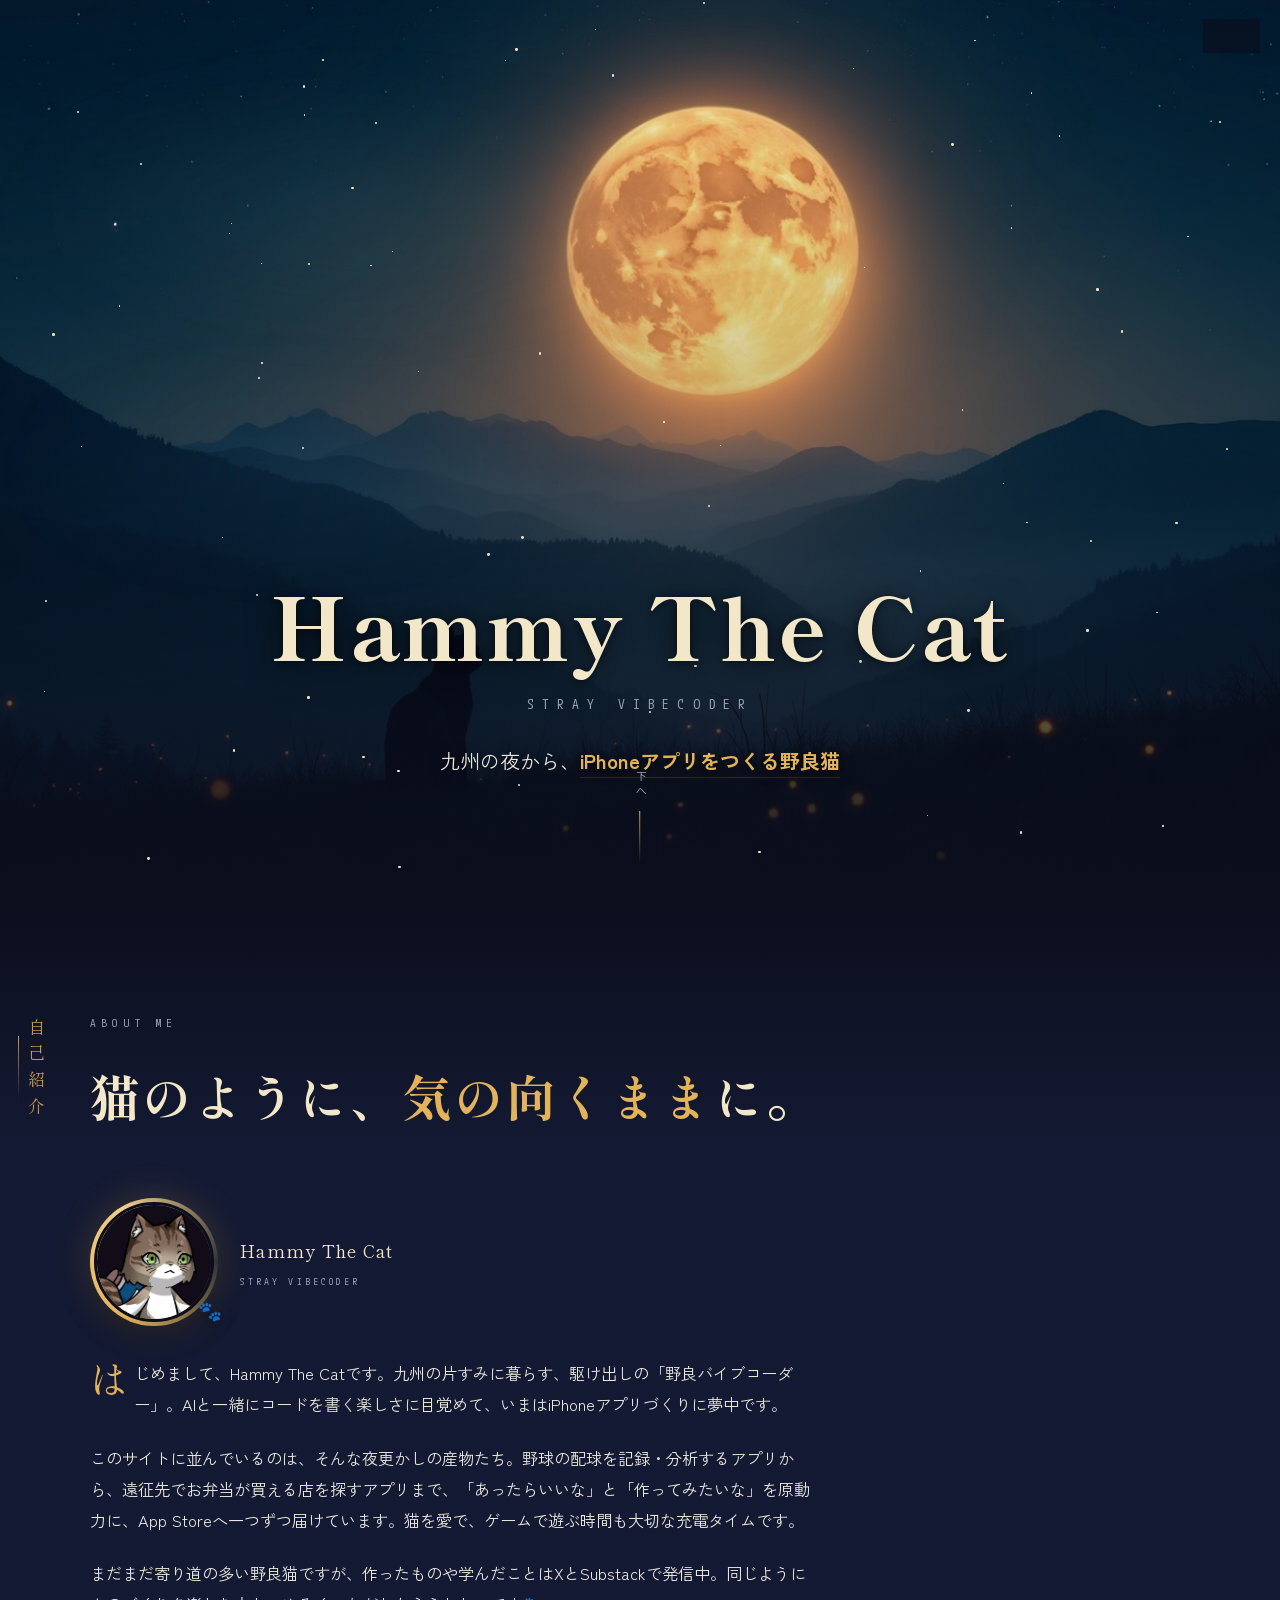
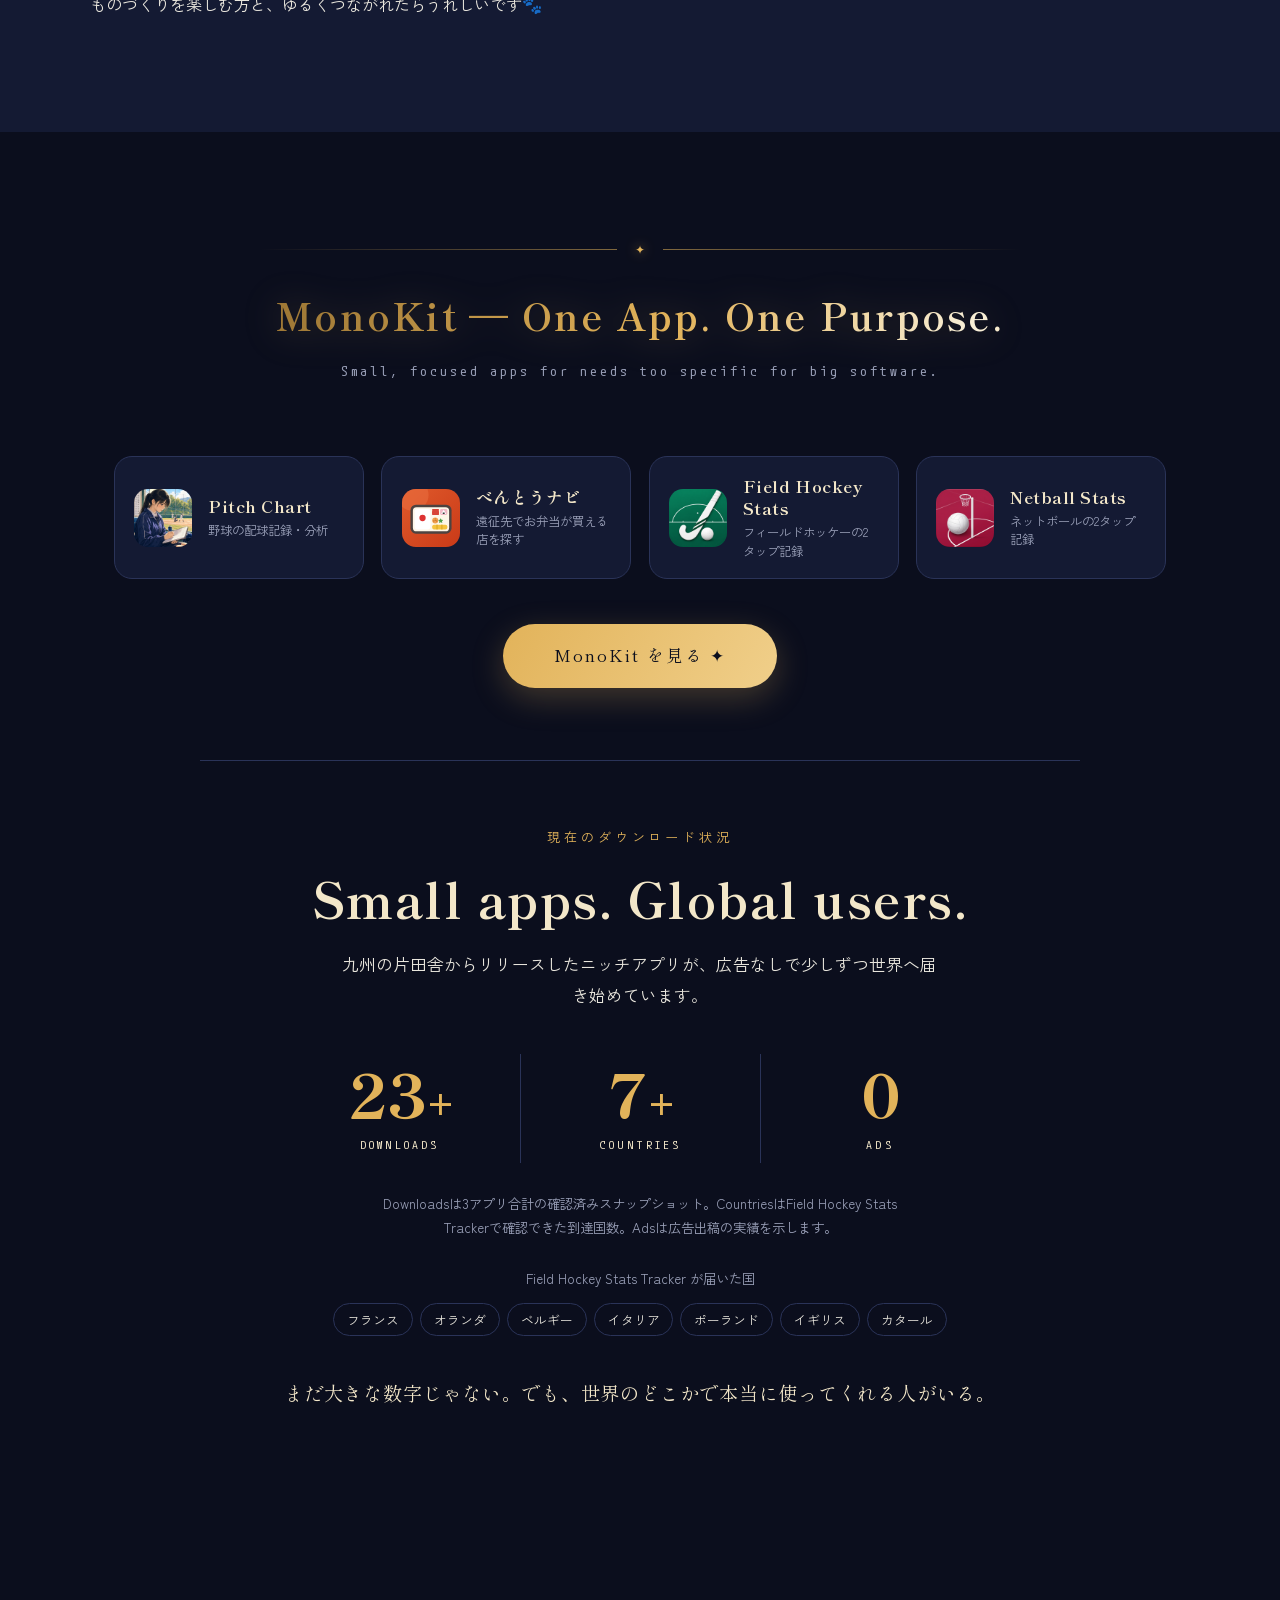
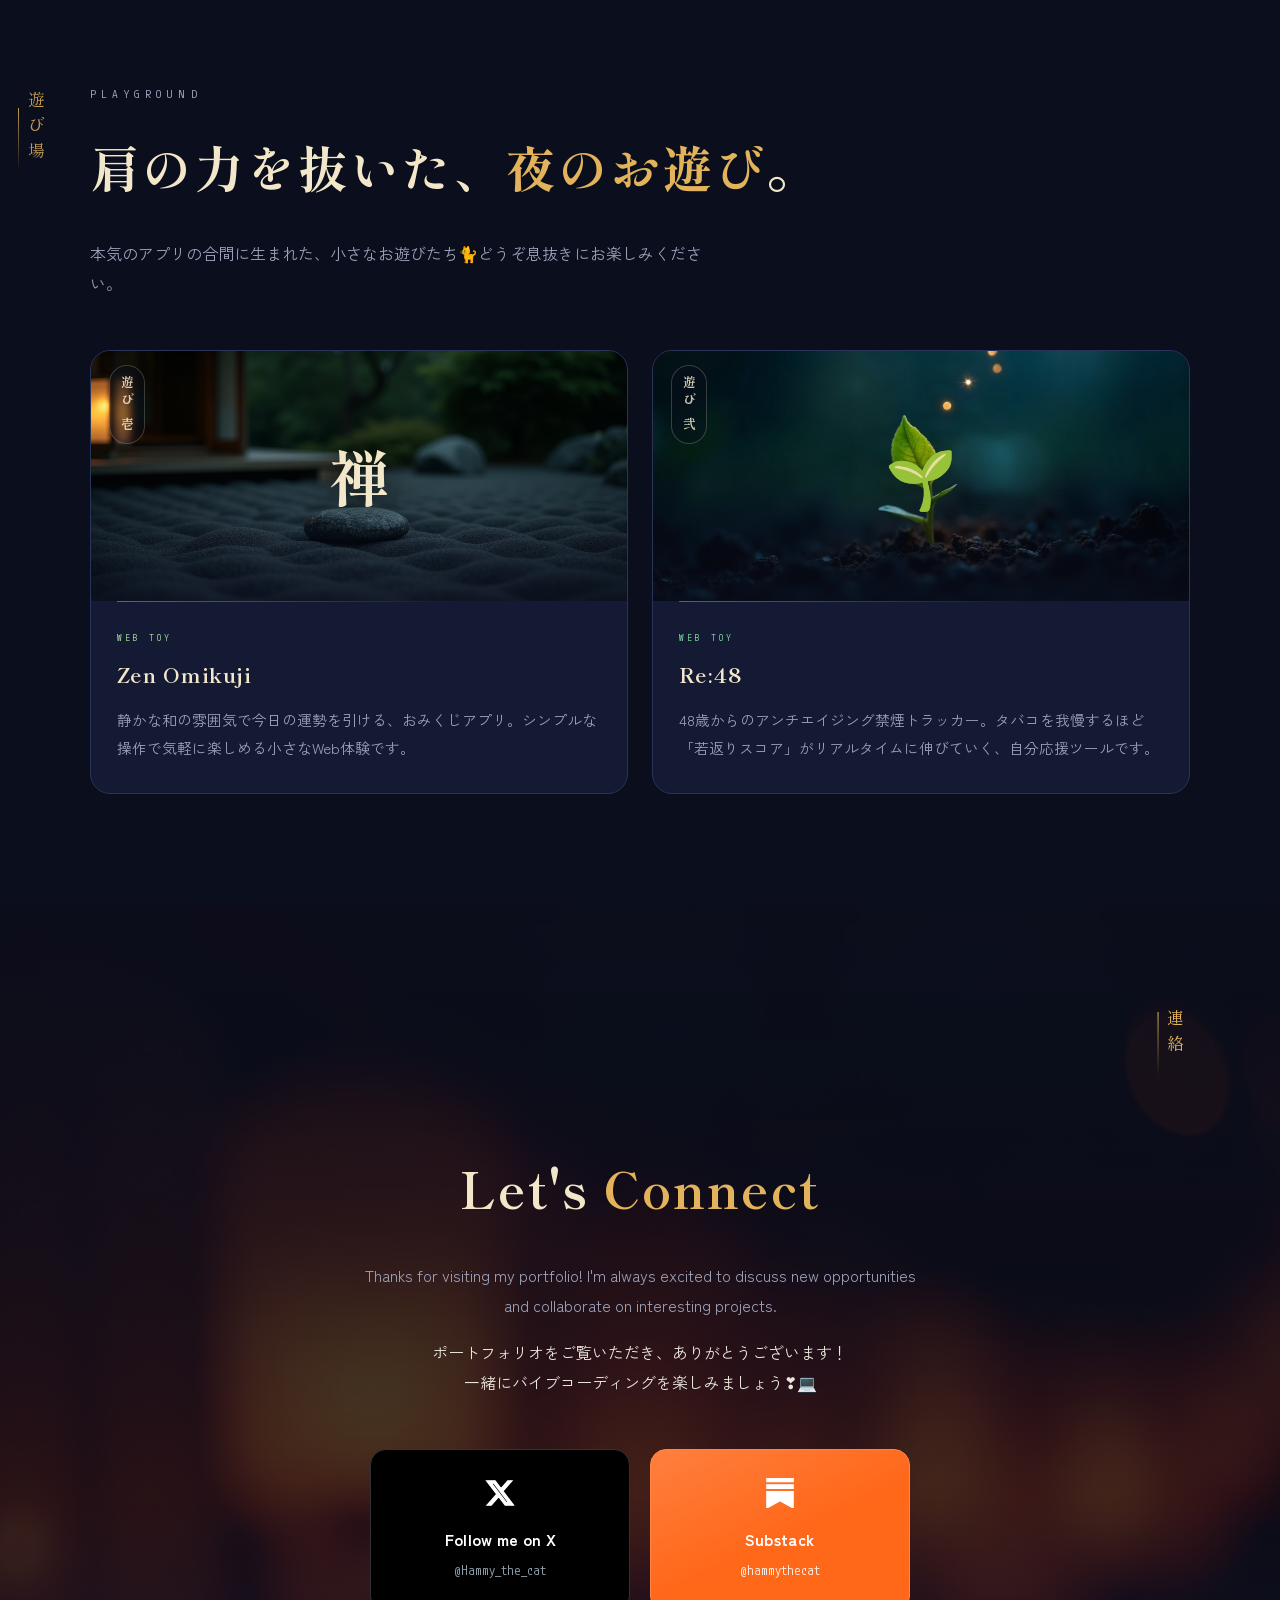
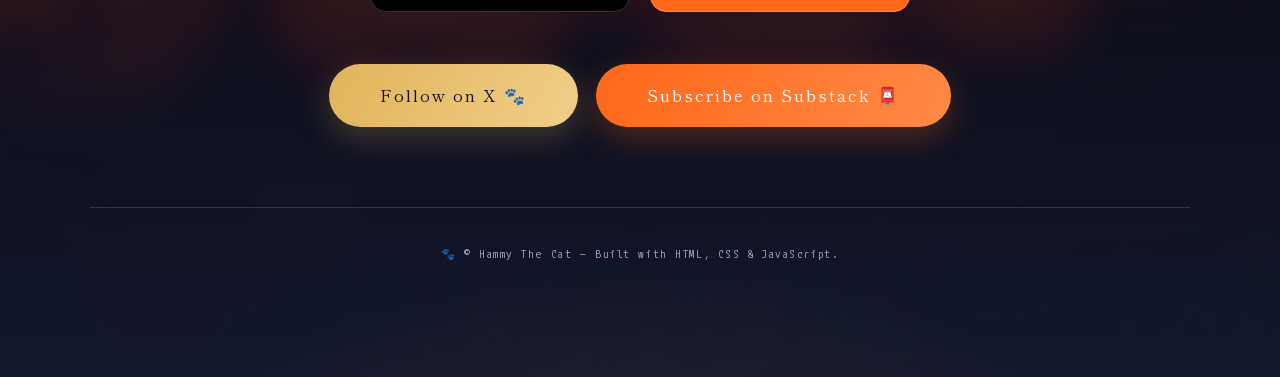
==== commit e7d304e8: "Show the download-status block on the main page below the MonoKit cards Renders from the same monoki" ====
--- a/index.html
+++ b/index.html
@@ -95,6 +95,9 @@
     <div class="mk-more fade-in">
       <a class="cta" href="monokit/" data-en="Explore MonoKit ✦">MonoKit を見る ✦</a>
     </div>
+
+    <!-- 現在のダウンロード状況（内容は monokit/status.js の設定から描画） -->
+    <div class="ds-block ds-main fade-in" id="download-status-body" role="region" aria-labelledby="download-status-title"></div>
   </div>
 </section>
 
@@ -184,6 +187,7 @@
 
 <div id="fireflies" aria-hidden="true"></div>
 
+<script src="monokit/status.js"></script>
 <script src="assets/site.js"></script>
 </body>
 </html>
--- a/assets/site.css
+++ b/assets/site.css
@@ -156,7 +156,7 @@
 @keyframes sway{from{margin-left:0}to{margin-left:34px}}
 @keyframes glow{0%,100%{filter:brightness(.6)}50%{filter:brightness(1.5)}}
 
-.hero-inner{position:relative;text-align:center;z-index:2}
+.hero-inner{position:relative;text-align:center;z-index:2;width:100%;min-width:0}
 
 .hero h1{
   font-family:var(--display);font-weight:800;
@@ -290,10 +290,11 @@
   .brand-title{background-position:35% center}
 }
 .app-block{
-  display:grid;grid-template-columns:1.05fr .95fr;gap:3.5rem;align-items:center;
+  display:grid;grid-template-columns:minmax(0,1.05fr) minmax(0,.95fr);gap:3.5rem;align-items:center;
   padding:3.4rem 0;
 }
-.hslide+.hslide .app-block{border-top:1px solid var(--line)}
+.hslide+.hslide .app-block,.hslide+.hslide .ds-block{border-top:1px solid var(--line)}
+.hscroll.active .hslide .ds-block{border-top:none}
 
 /* ---- スクロール連動 横スライドショーケース（PCのみJSで有効化） ---- */
 .apps{padding-left:0;padding-right:0}
@@ -414,9 +415,59 @@
     radial-gradient(1200px 700px at 50% -10%, #1d2750 0%, transparent 60%),
     var(--ink);
 }
-.mk-hero .brand-lockup{margin-bottom:0}
+.mk-hero .brand-lockup{margin-bottom:0;width:100%;min-width:0}
 .mk-hero .brand-title{font-size:clamp(1.8rem,5vw,3.4rem)}
 .mk-lead{margin-top:2rem;color:var(--text);font-size:clamp(.95rem,2.2vw,1.1rem)}
+/* ---- MonoKit: 現在のダウンロード状況 ---- */
+.ds-block{max-width:880px;margin:0 auto;text-align:center;padding:3rem 0}
+.ds-block.ds-main{margin-top:4.5rem;padding-top:4rem;border-top:1px solid var(--line)}
+.ds-label{
+  font-size:.82rem;letter-spacing:.3em;color:var(--gold);margin-bottom:1rem;
+}
+.ds-headline{
+  font-family:var(--display);font-weight:700;color:var(--moon);
+  font-size:clamp(1.9rem,5vw,3.1rem);letter-spacing:.03em;line-height:1.25;
+}
+.ds-desc{max-width:36em;margin:1.3rem auto 0;color:var(--text);font-size:clamp(.95rem,2vw,1.05rem)}
+.ds-metrics{
+  display:grid;grid-template-columns:repeat(3,1fr);
+  margin:2.6rem auto 0;max-width:720px;
+}
+.ds-metric{display:flex;flex-direction:column-reverse;align-items:center;padding:.4rem 1rem}
+.ds-metric+.ds-metric{border-left:1px solid var(--line)}
+.ds-metric dd{
+  font-family:var(--display);font-weight:800;line-height:1.1;
+  font-size:clamp(2.6rem,6vw,3.8rem);color:var(--gold);
+}
+.ds-suffix{font-size:.62em;margin-left:.04em}
+.ds-metric dt{
+  font-family:var(--mono);font-size:.74rem;letter-spacing:.26em;text-transform:uppercase;
+  color:var(--moon);margin-top:.45rem;
+}
+.ds-note{
+  max-width:40em;margin:1.8rem auto 0;
+  font-size:.84rem;line-height:1.75;color:var(--text-dim);
+}
+.ds-countries{margin-top:1.7rem}
+.ds-countries-title{font-size:.84rem;color:var(--text-dim)}
+.ds-countries ul{
+  list-style:none;display:flex;flex-wrap:wrap;justify-content:center;gap:.45rem;
+  margin-top:.7rem;
+}
+.ds-countries li{
+  font-size:.8rem;color:var(--text);
+  border:1px solid var(--line);border-radius:999px;padding:.22rem .8rem;
+}
+.ds-closing{
+  margin-top:2.4rem;font-family:var(--display);color:var(--moon);
+  font-size:clamp(1rem,2.4vw,1.2rem);letter-spacing:.04em;line-height:1.9;
+}
+@media (max-width:640px){
+  .ds-block{padding:2.5rem 0}
+  .ds-metrics{grid-template-columns:1fr;max-width:260px;gap:0}
+  .ds-metric{padding:1rem 0}
+  .ds-metric+.ds-metric{border-left:none;border-top:1px solid var(--line)}
+}
 .mk-count{
   margin-top:1.6rem;font-family:var(--mono);font-size:.7rem;letter-spacing:.3em;
   text-transform:uppercase;color:var(--gold);
@@ -615,7 +666,7 @@
   .tate{position:static;writing-mode:horizontal-tb;letter-spacing:.4em;display:inline-block;margin-bottom:1rem}
   .tate::after{display:none}
   .proj-grid{grid-template-columns:1fr 1fr}
-  .app-block{grid-template-columns:1fr;gap:2.6rem}
+  .app-block{grid-template-columns:minmax(0,1fr);gap:2.6rem}
   .app-block.rev .app-info{order:1}
   .app-block.rev .app-visual{order:2}
 }
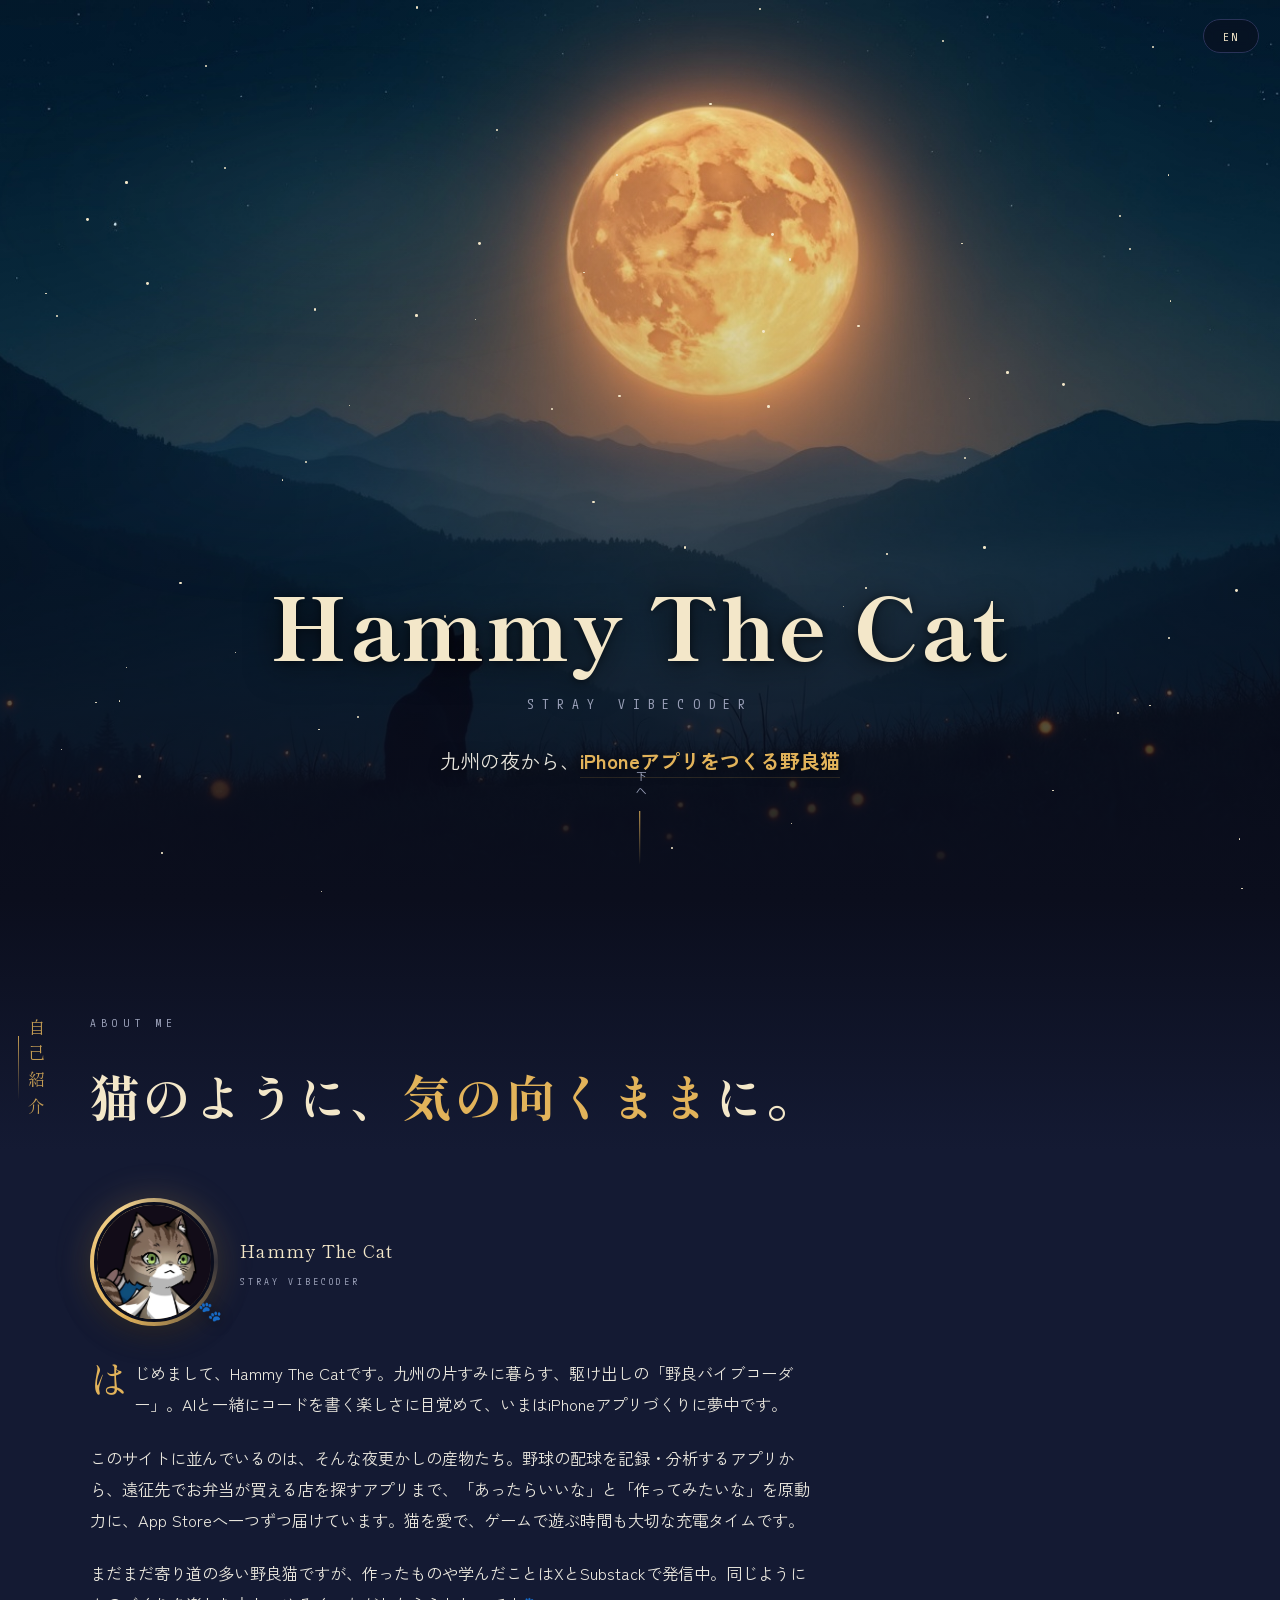
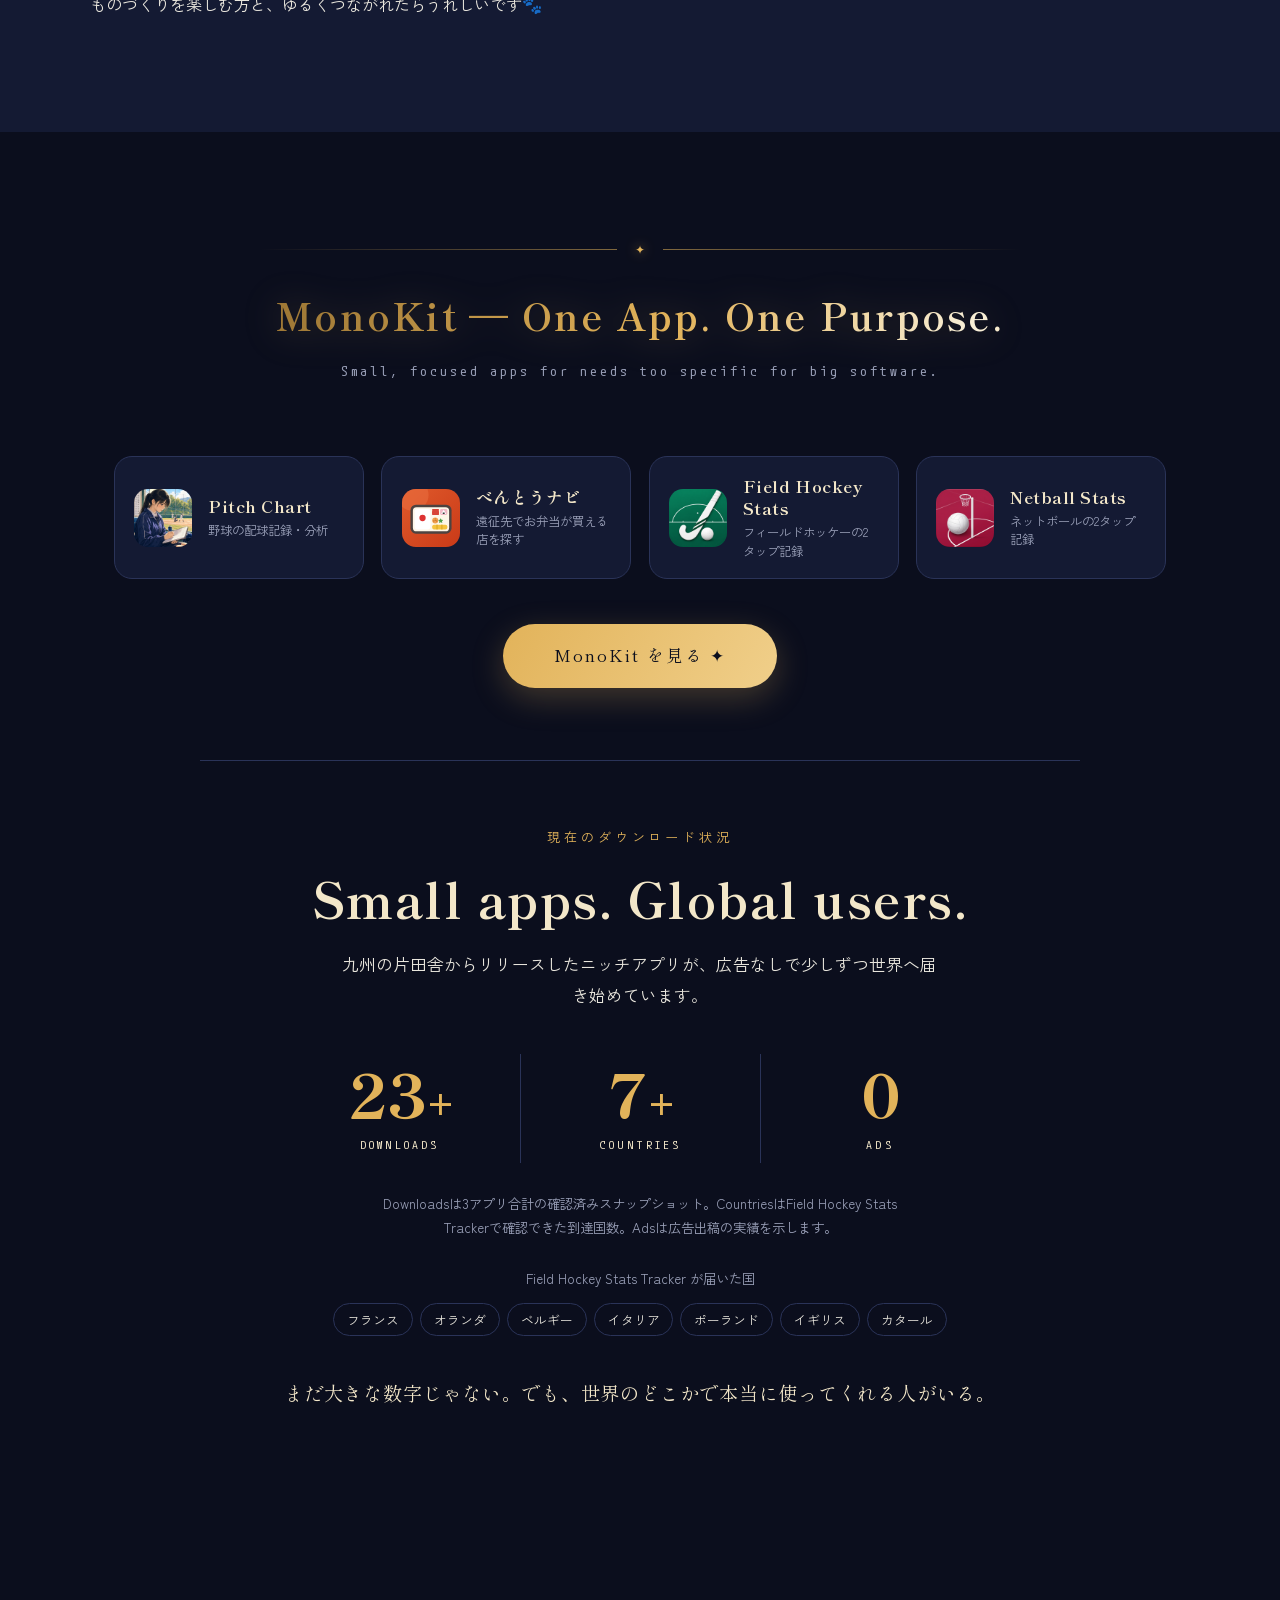
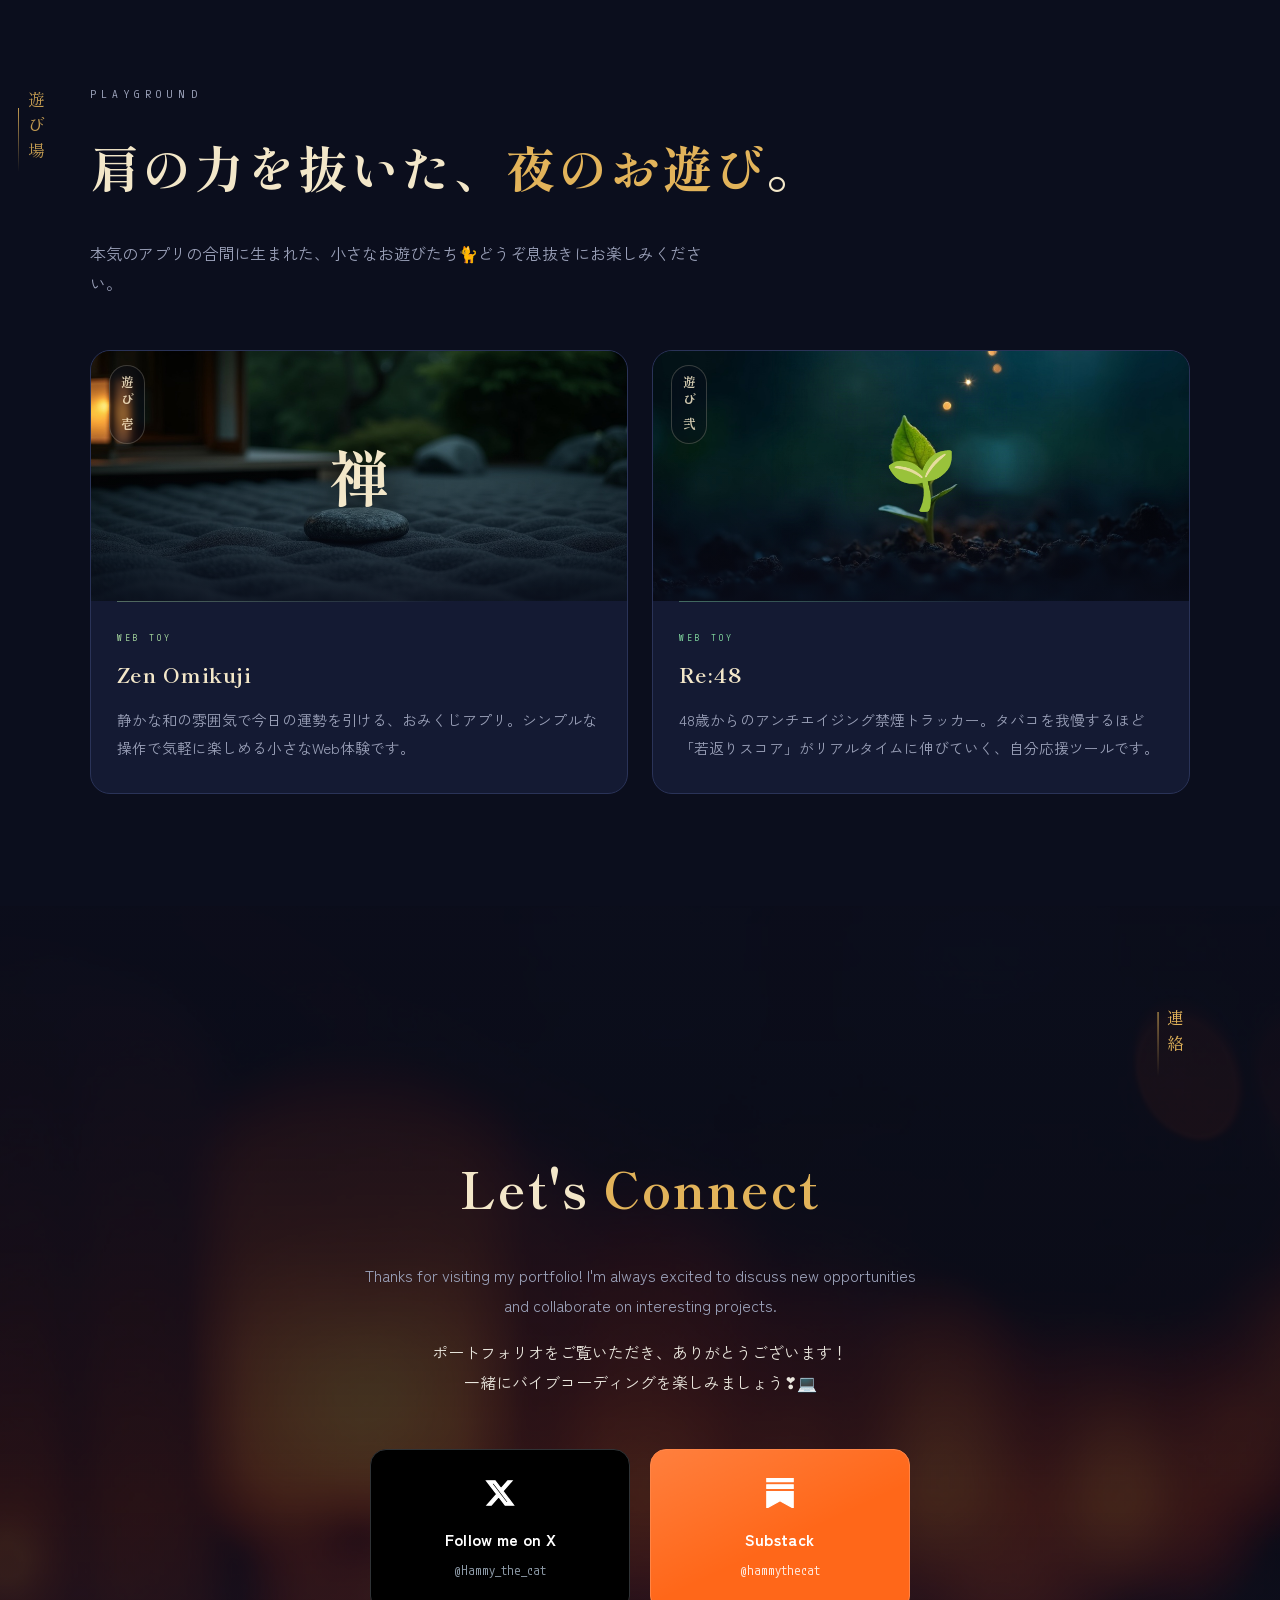
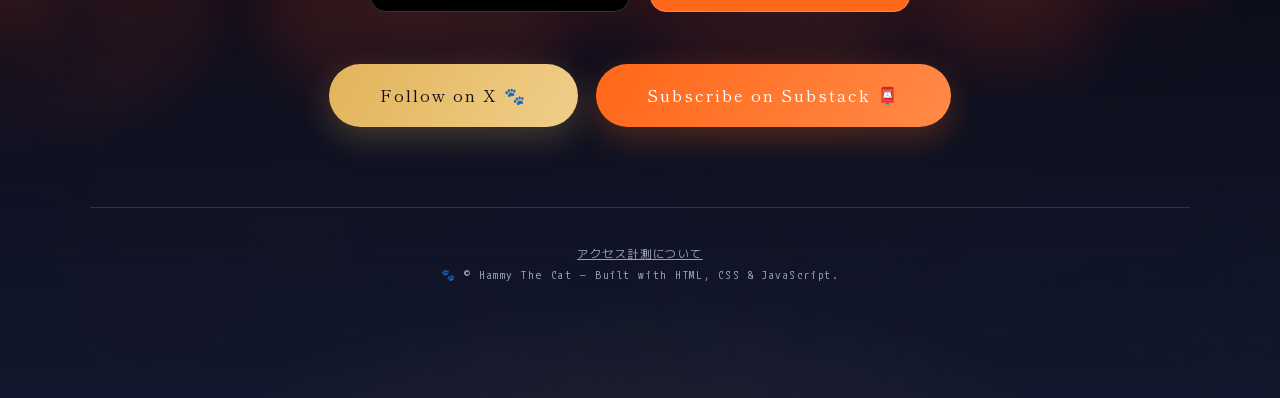
==== commit 039cc2a5: "Add aggregate portfolio analytics for private workdesk" ====
--- a/index.html
+++ b/index.html
@@ -180,6 +180,7 @@
     </div>
 
     <footer class="fade-in">
+      <p><a href="/privacy/" data-en="About access analytics">アクセス計測について</a></p>
       <p><span class="paw">🐾</span> © Hammy The Cat — Built with HTML, CSS &amp; JavaScript.</p>
     </footer>
   </div>
@@ -189,5 +190,6 @@
 
 <script src="monokit/status.js"></script>
 <script src="assets/site.js"></script>
+<script src="assets/workdesk-tracker.js" defer></script>
 </body>
 </html>
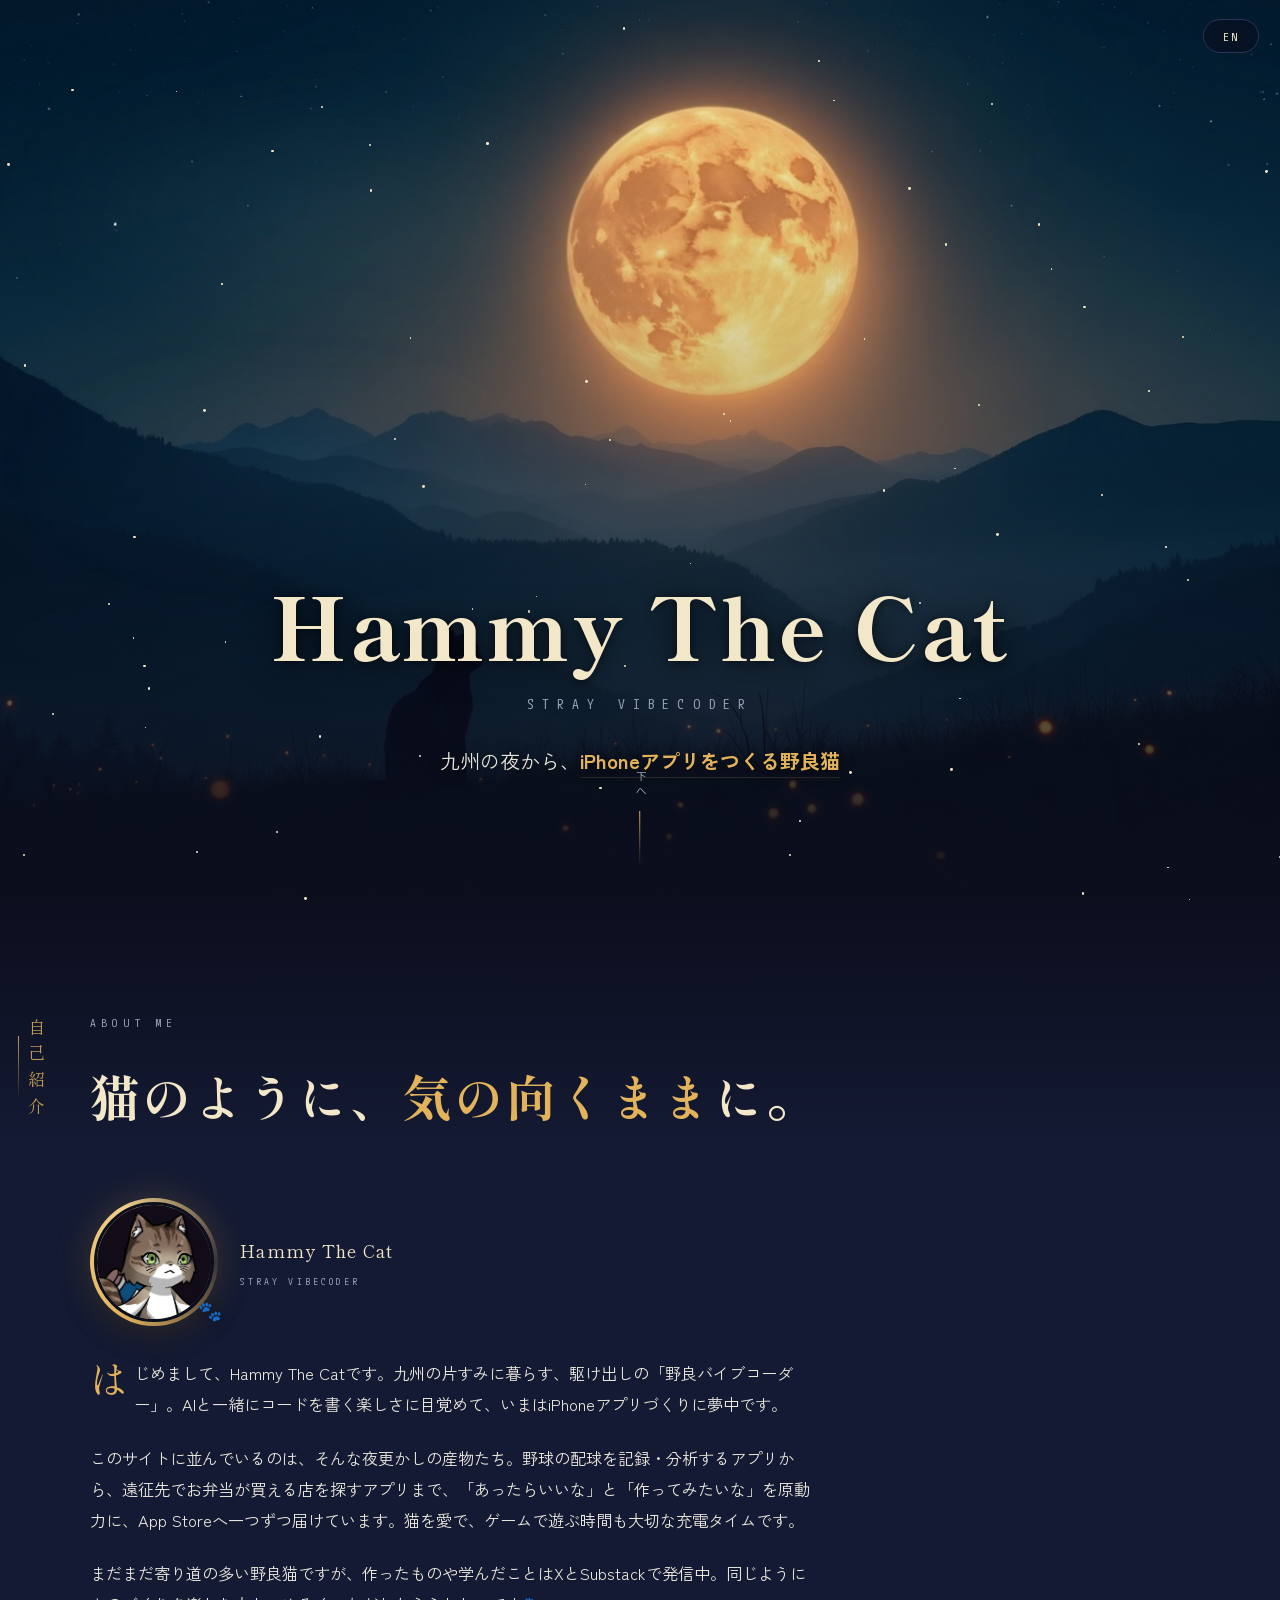
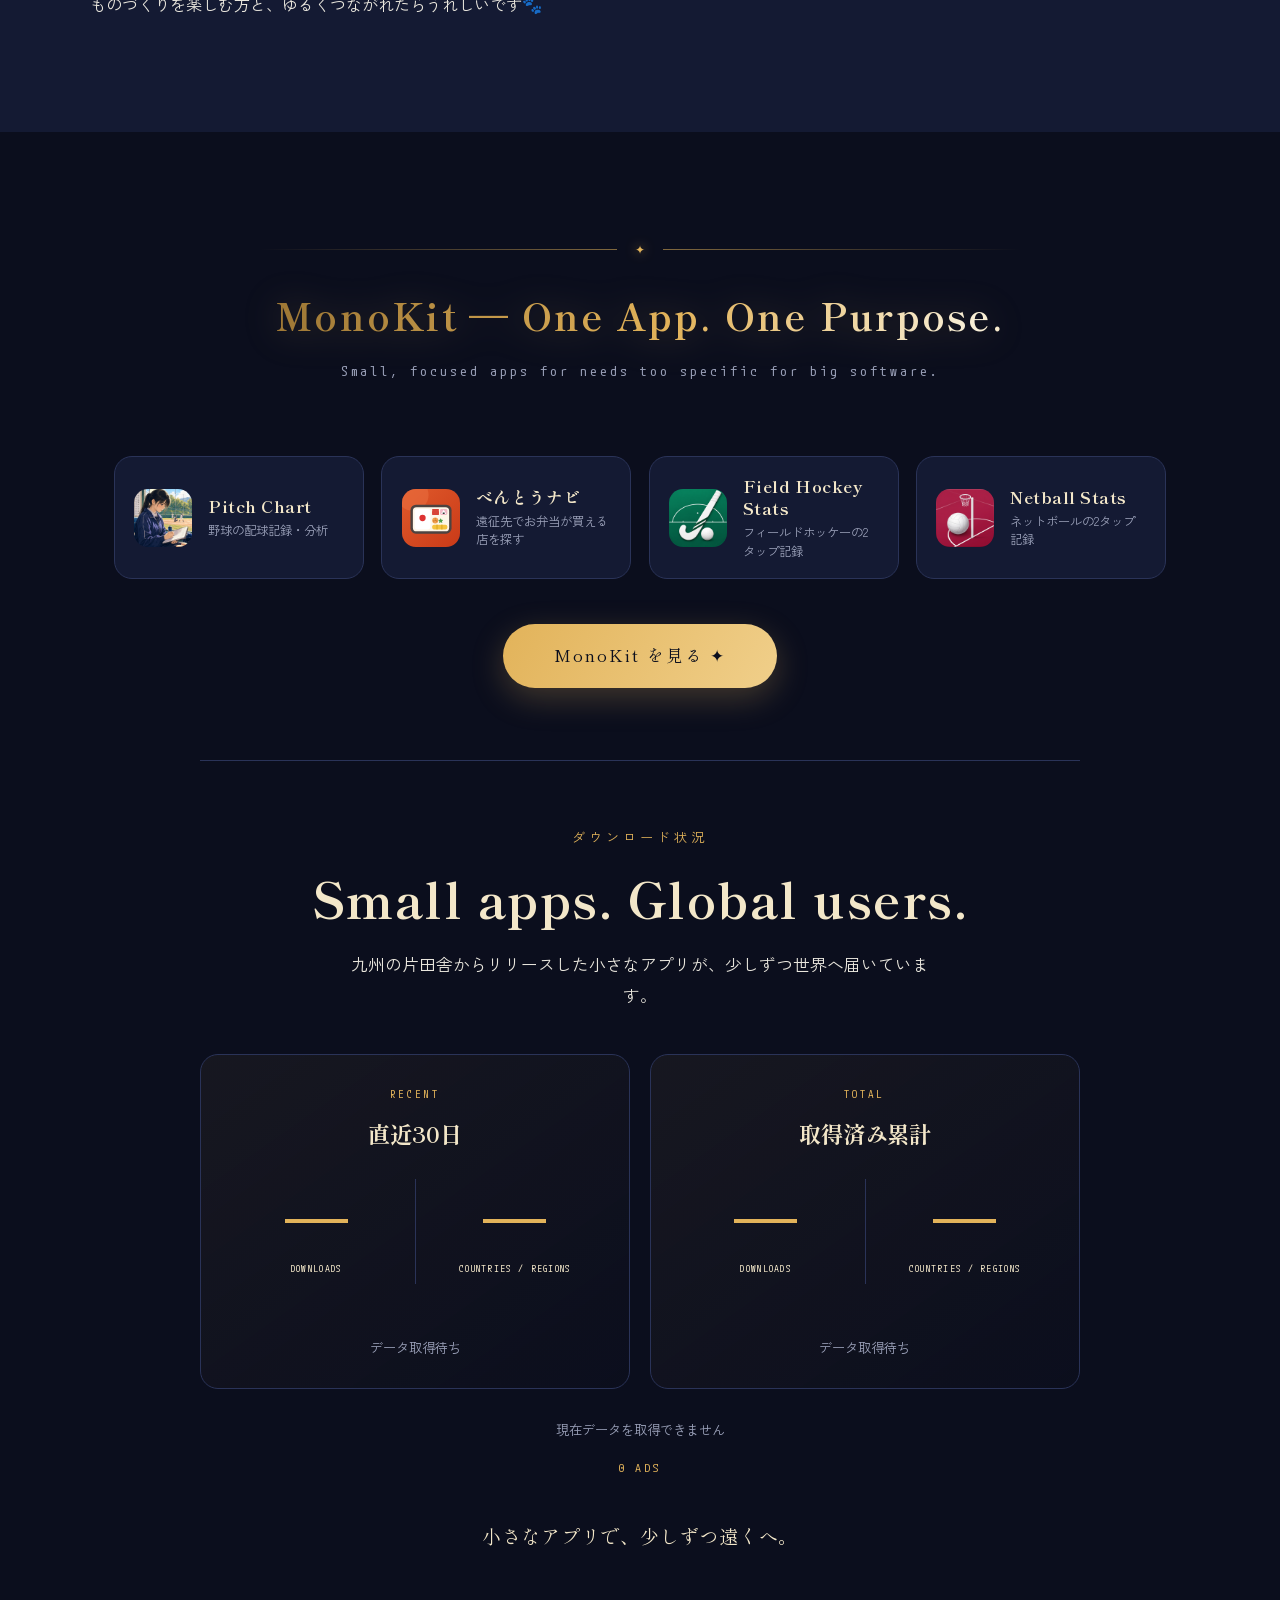
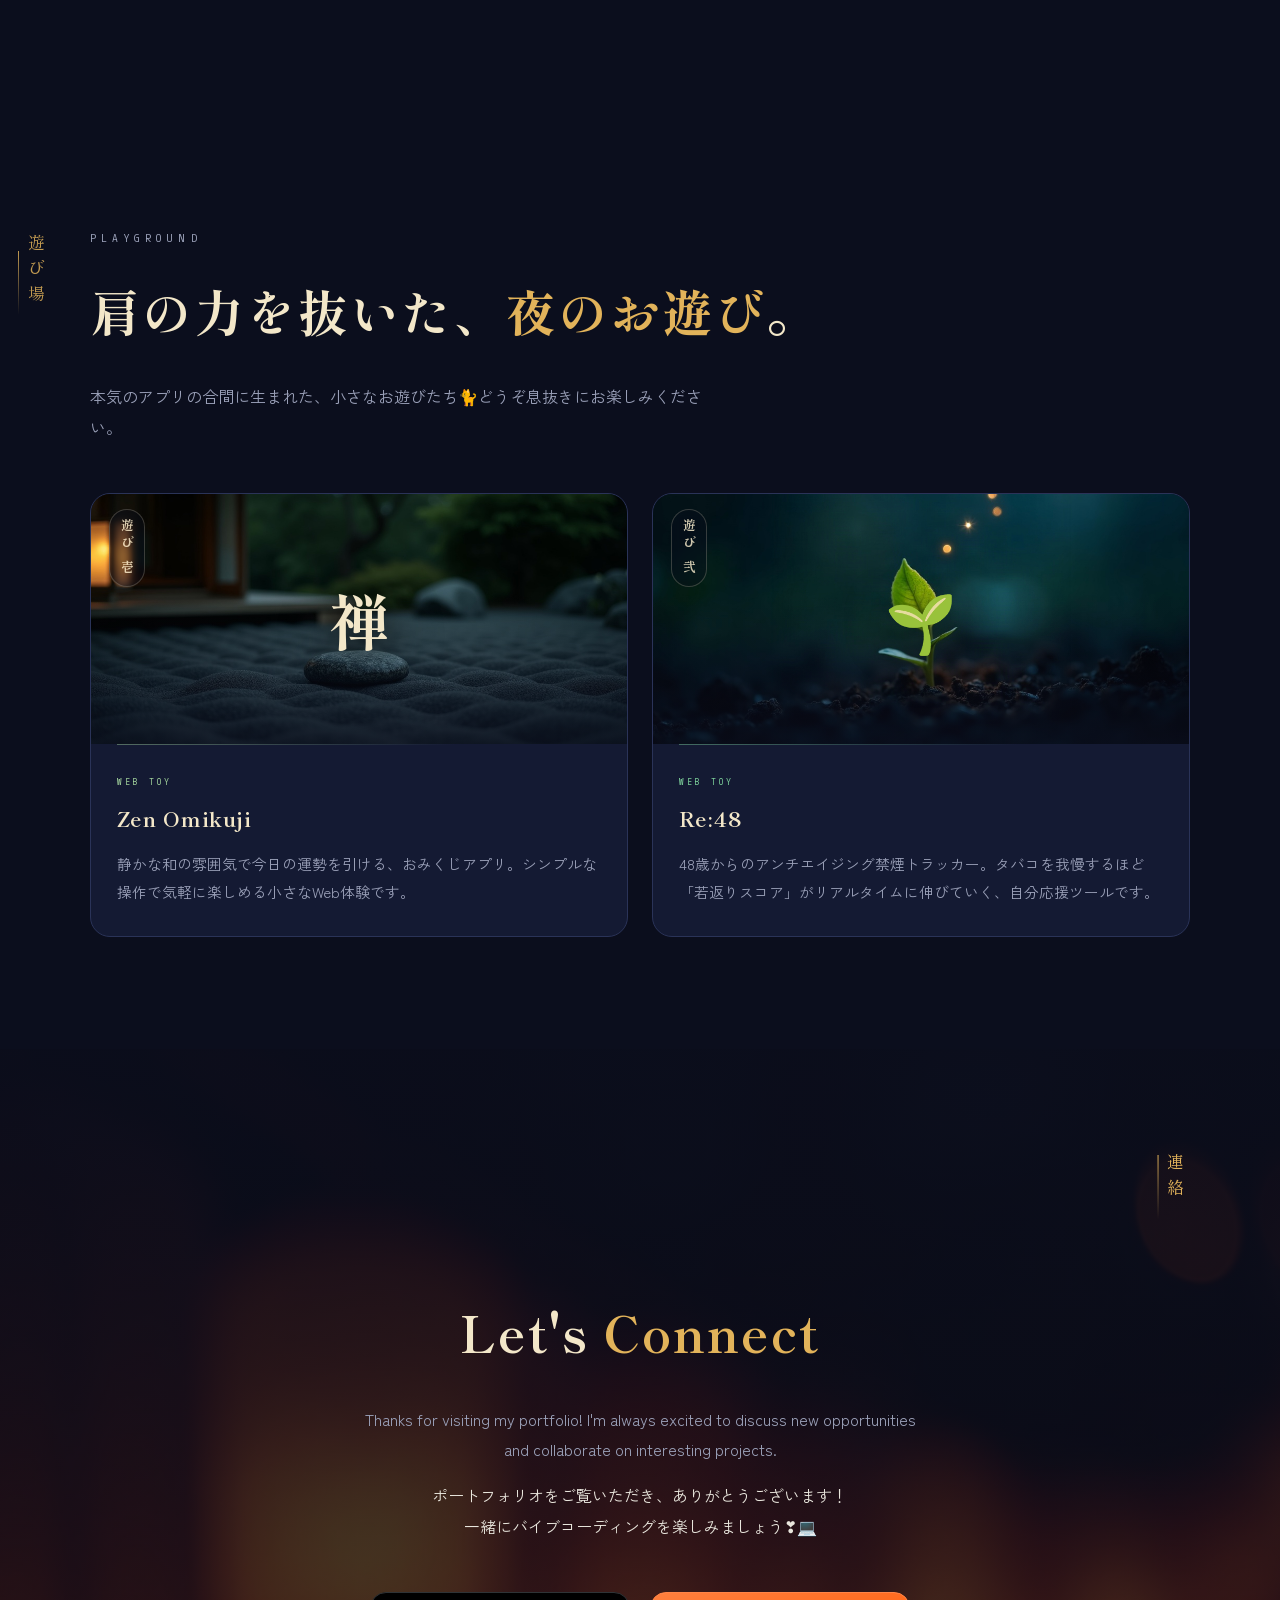
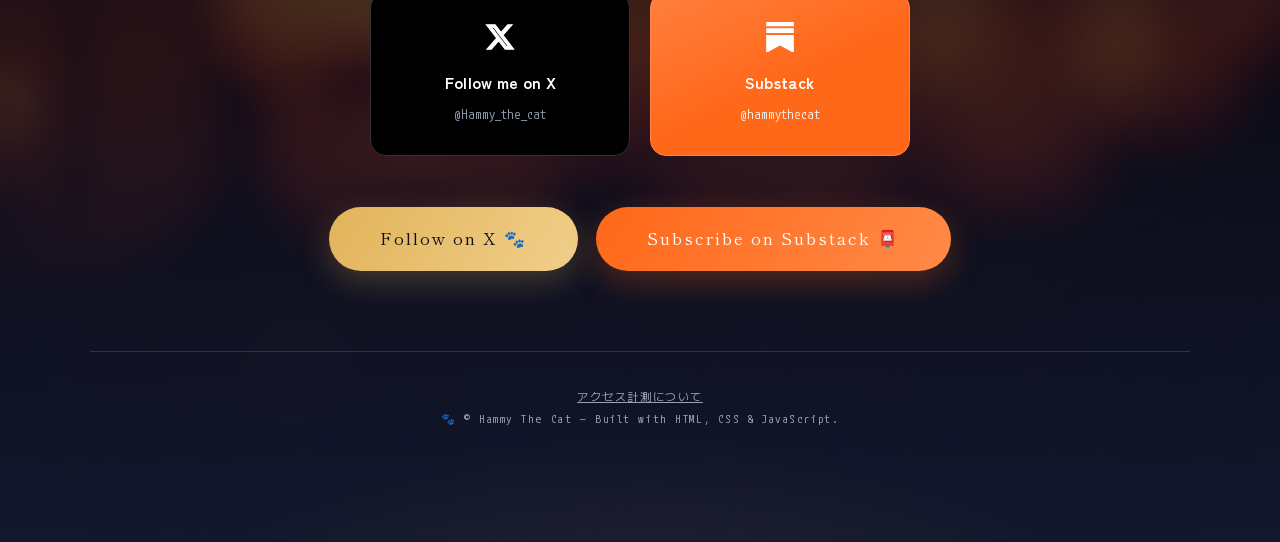
==== commit f203325a: "Refresh cached assets for download comparison" ====
--- a/index.html
+++ b/index.html
@@ -8,7 +8,7 @@
 <link rel="preconnect" href="https://fonts.googleapis.com">
 <link rel="preconnect" href="https://fonts.gstatic.com" crossorigin>
 <link href="https://fonts.googleapis.com/css2?family=Shippori+Mincho:wght@500;600;700;800&family=Zen+Kaku+Gothic+New:wght@400;500;700&family=M+PLUS+1+Code:wght@400;500&display=swap" rel="stylesheet">
-<link rel="stylesheet" href="assets/site.css">
+<link rel="stylesheet" href="assets/site.css?v=20260927-total">
 </head>
 <body>
 
@@ -188,7 +188,7 @@
 
 <div id="fireflies" aria-hidden="true"></div>
 
-<script src="monokit/status.js"></script>
+<script src="monokit/status.js?v=20260927-total"></script>
 <script src="assets/site.js"></script>
 <script src="assets/workdesk-tracker.js" defer></script>
 </body>
--- a/assets/site.css
+++ b/assets/site.css
@@ -682,3 +682,15 @@
   html{scroll-behavior:auto}
   .fade-in{opacity:1;transform:none}
 }
+
+.ds-periods{display:grid;grid-template-columns:repeat(2,minmax(0,1fr));gap:1.2rem;margin:2.6rem auto 0;max-width:1000px;text-align:center}
+.ds-period{padding:1.8rem 1rem;border:1px solid var(--line);border-radius:18px;background:linear-gradient(145deg,rgba(229,181,88,.055),rgba(11,14,29,.3));min-width:0}
+.ds-period-tag{font-family:var(--mono);font-size:.7rem;letter-spacing:.25em;color:var(--gold);margin-bottom:.45rem}
+.ds-period h3{font-family:var(--display);font-size:1.4rem;color:var(--moon)}
+.ds-period .ds-metrics{grid-template-columns:repeat(2,minmax(0,1fr));margin-top:1.5rem;max-width:none}
+.ds-period .ds-metric{padding:.4rem .5rem;border-top:0}
+.ds-period .ds-metric+.ds-metric{border-left:1px solid var(--line)}
+.ds-period .ds-metric dd{font-size:clamp(2.5rem,5vw,3.8rem);margin:0}
+.ds-period .ds-metric dt{font-size:.62rem;letter-spacing:.13em}
+.ds-period .ds-countries{margin-top:1.4rem}.ds-ads{font-family:var(--mono);letter-spacing:.18em;font-size:.75rem;color:var(--gold);margin-top:1rem}
+@media(max-width:640px){.ds-periods{grid-template-columns:1fr;gap:1rem}.ds-period{padding:1.4rem .8rem}.ds-period .ds-metrics{max-width:100%}}
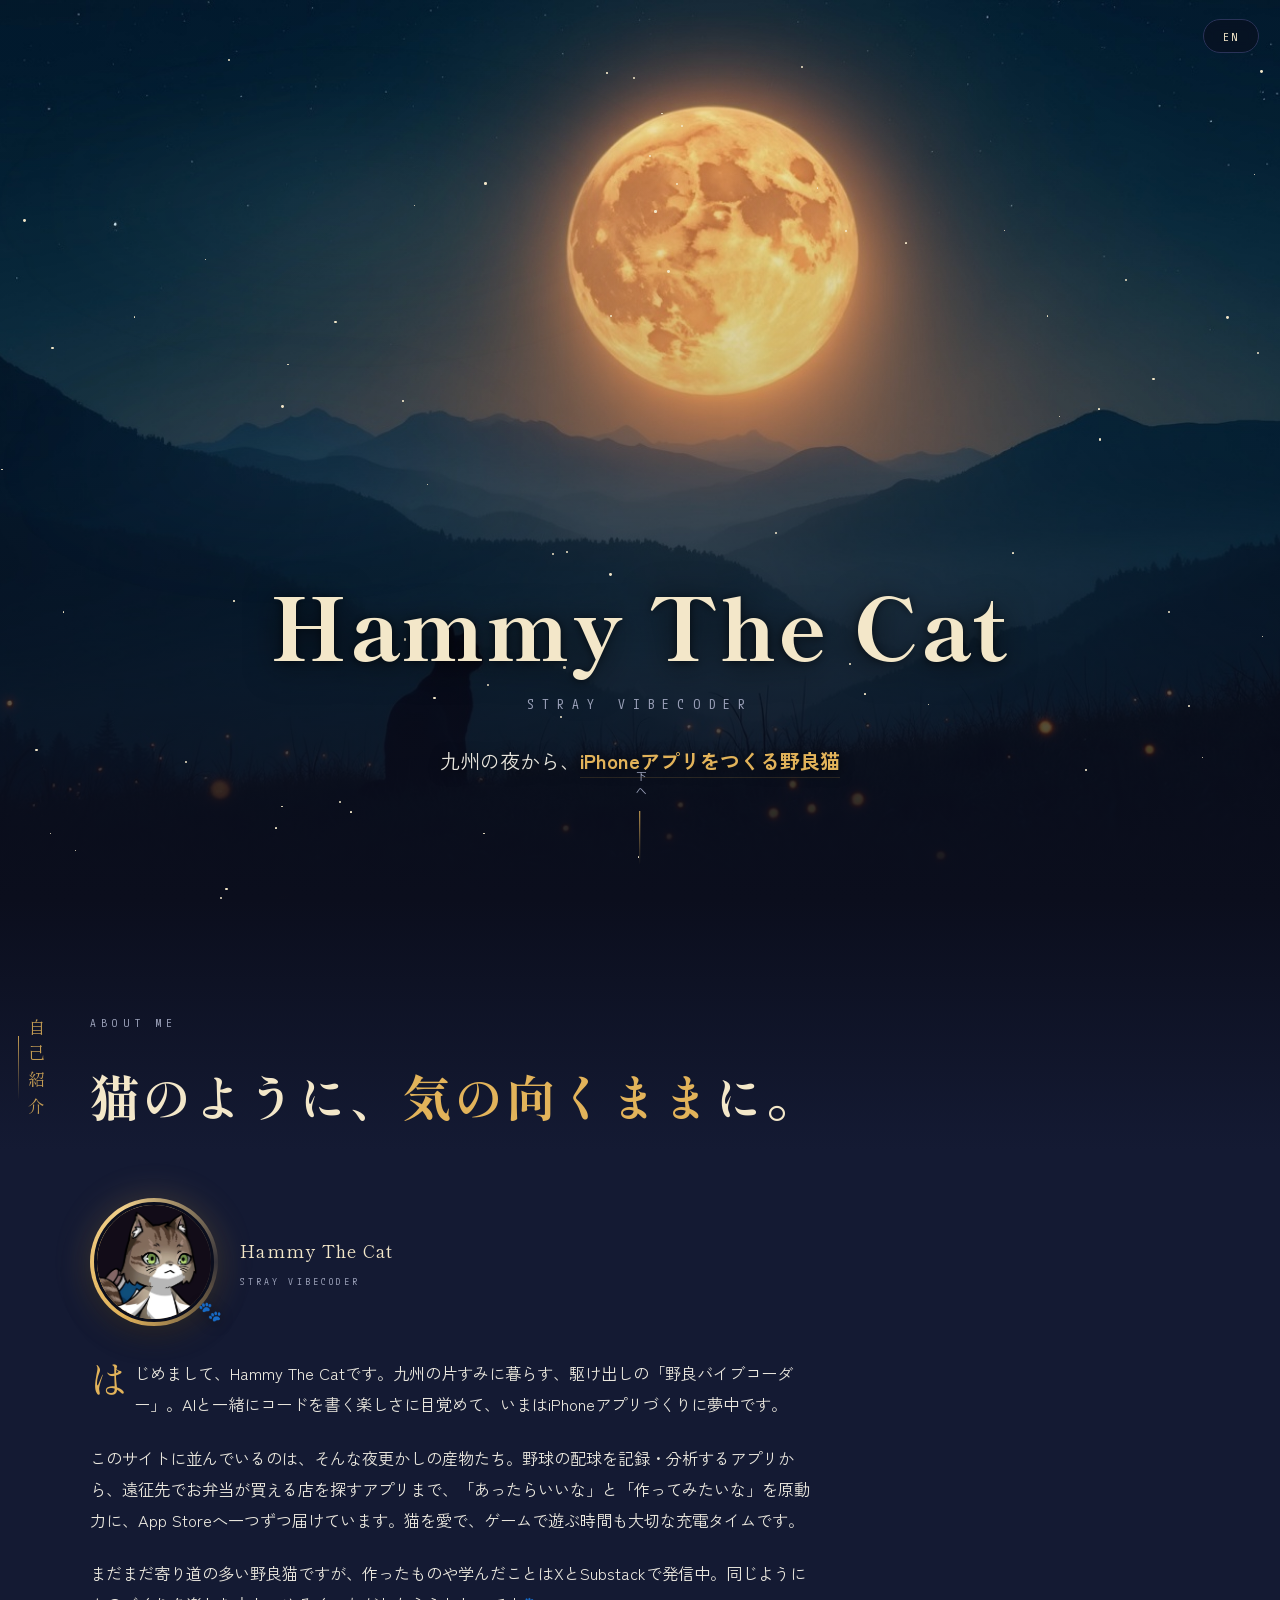
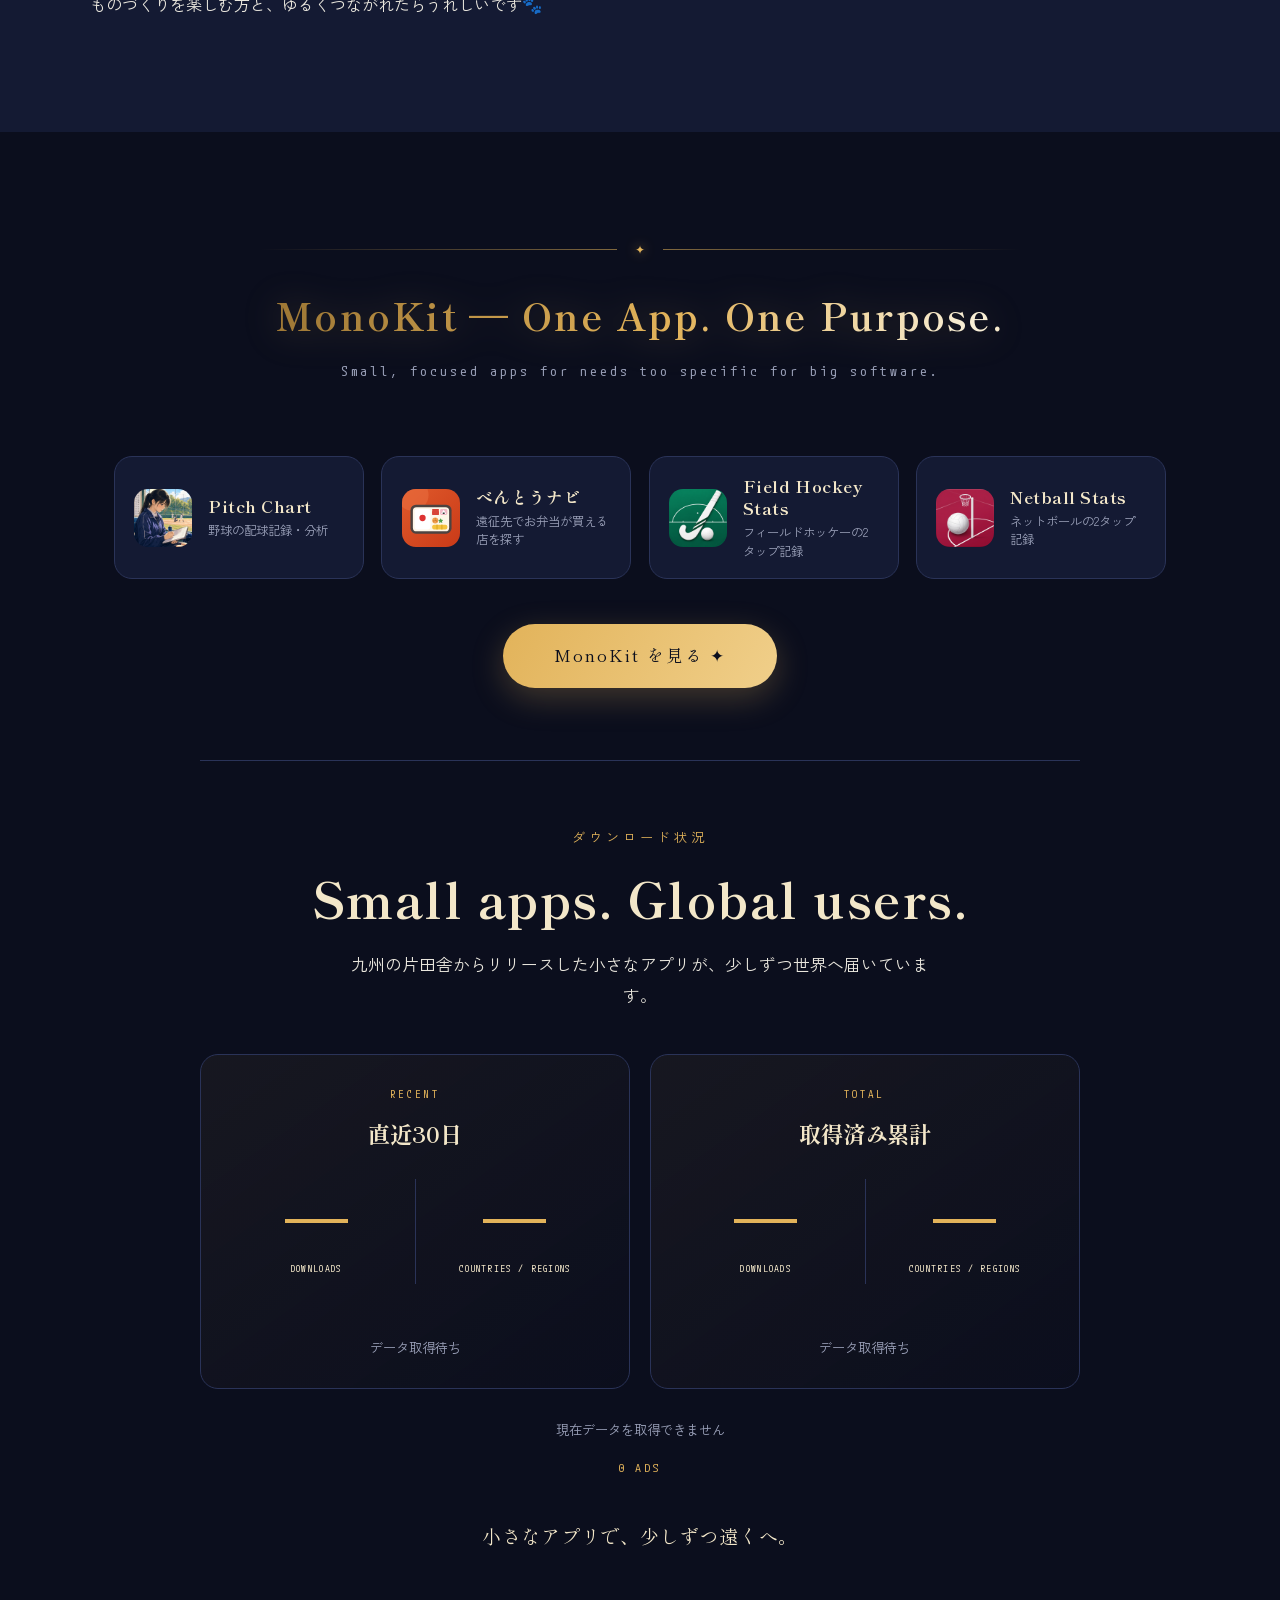
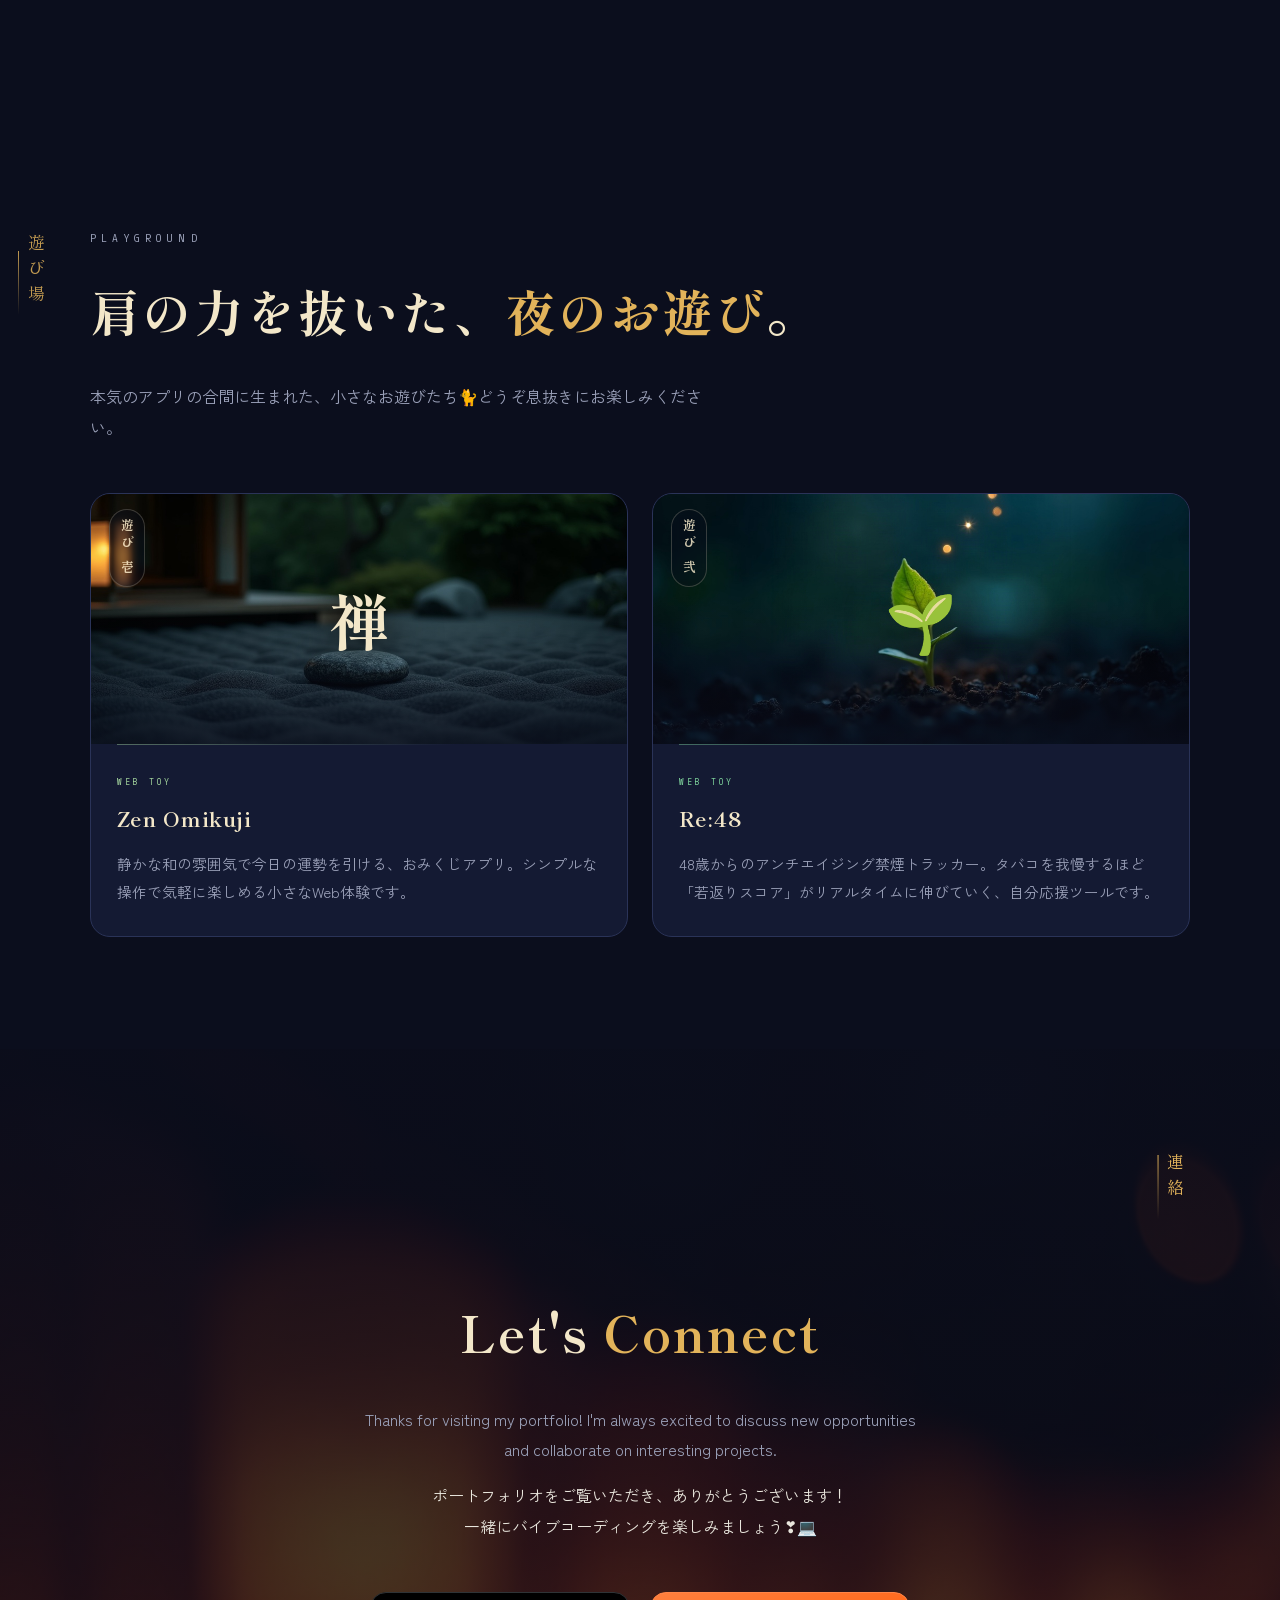
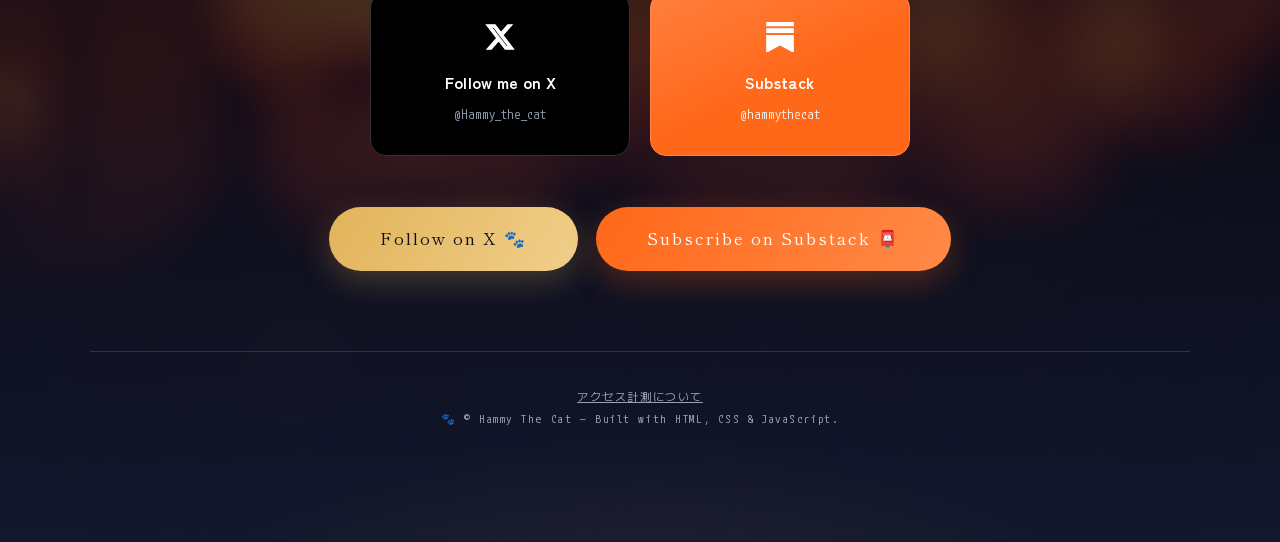
==== commit 3ed45050: "Refresh portfolio lifetime stats asset version" ====
--- a/index.html
+++ b/index.html
@@ -188,7 +188,7 @@
 
 <div id="fireflies" aria-hidden="true"></div>
 
-<script src="monokit/status.js?v=20260927-total"></script>
+<script src="monokit/status.js?v=20261021-lifetime"></script>
 <script src="assets/site.js"></script>
 <script src="assets/workdesk-tracker.js" defer></script>
 </body>
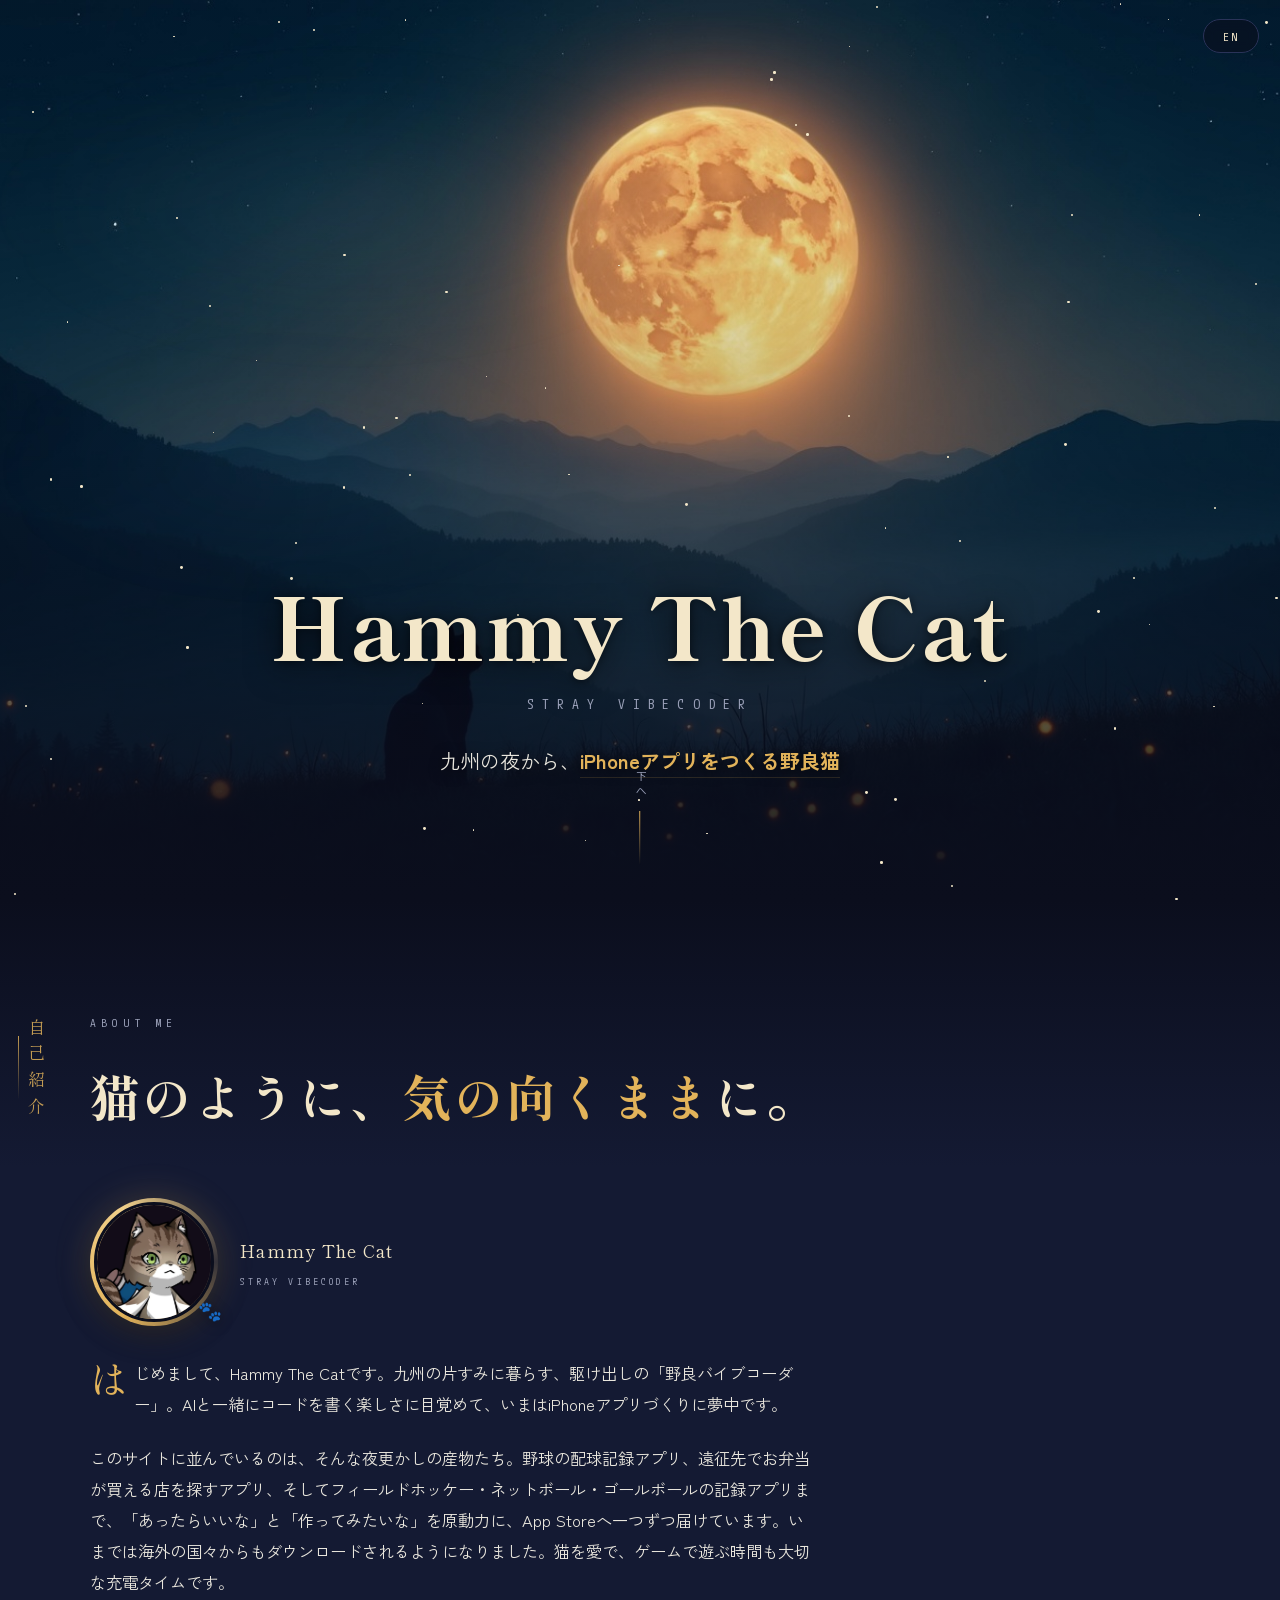
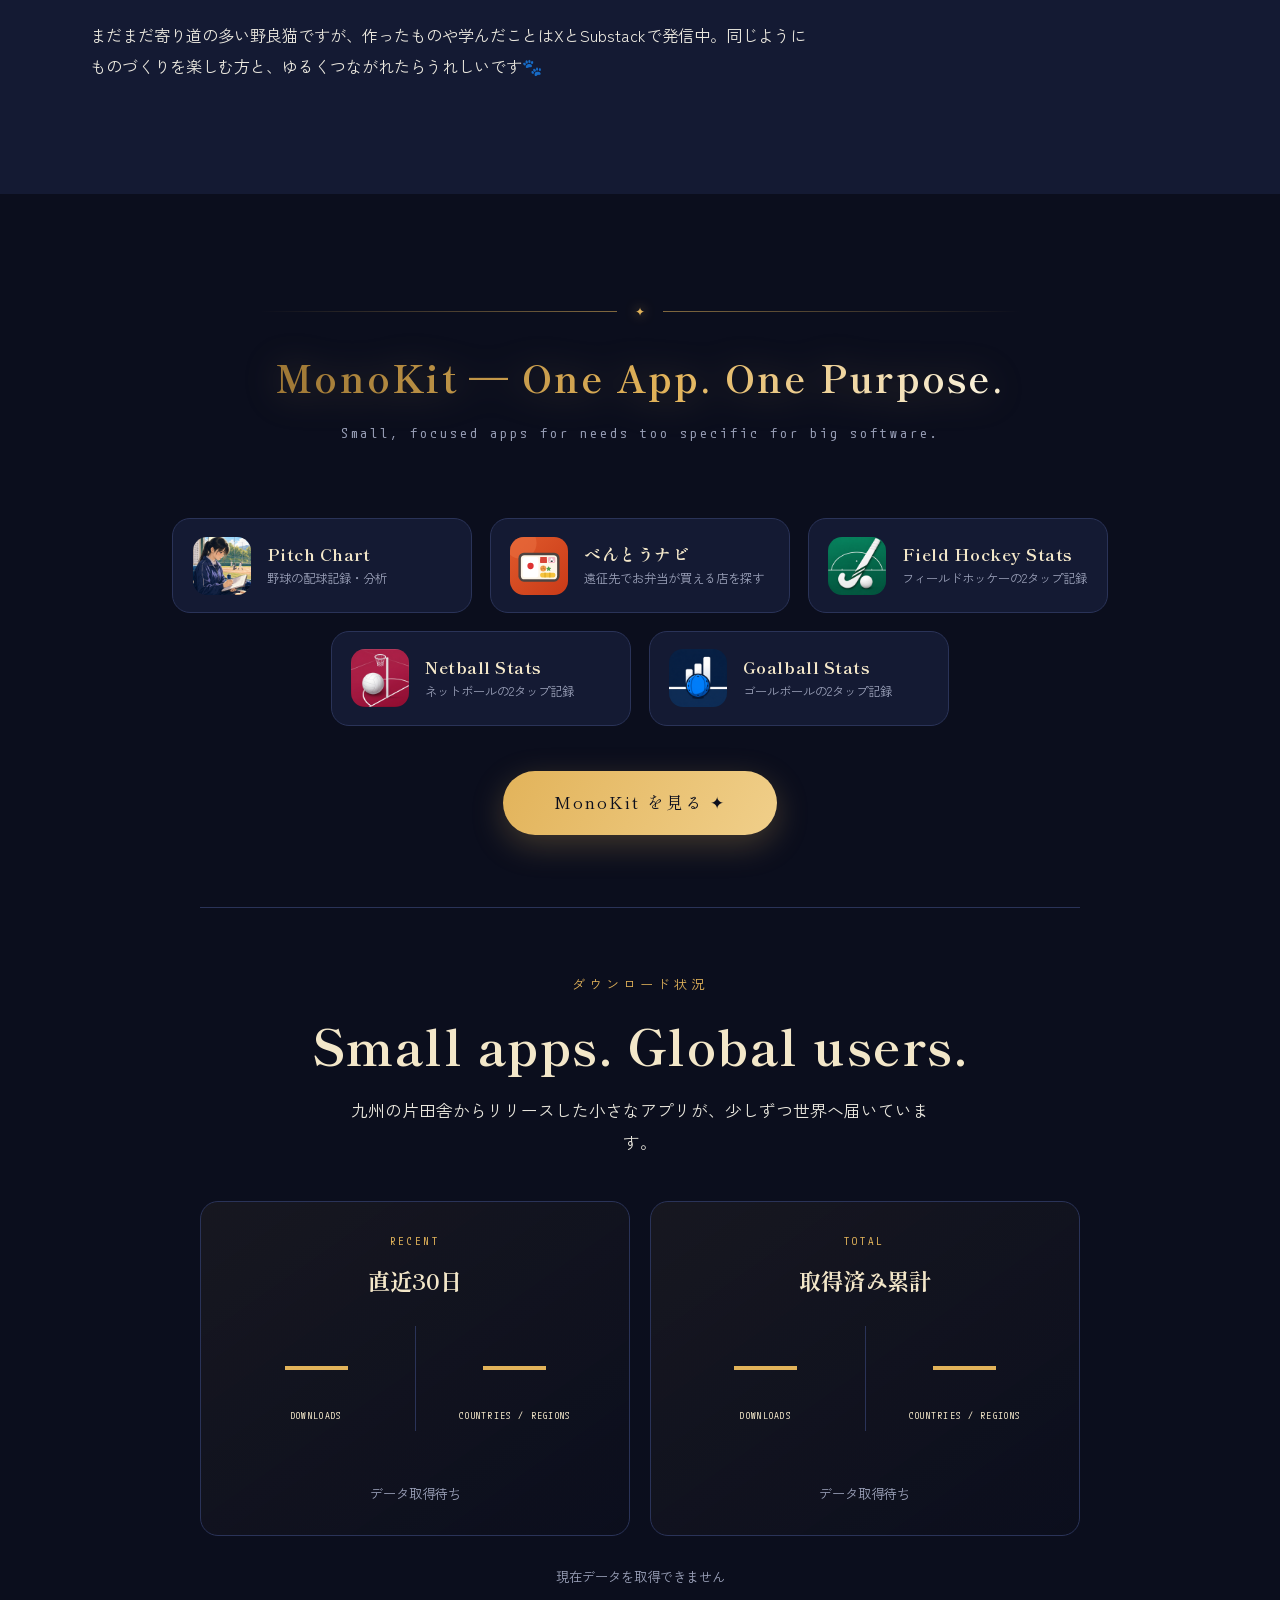
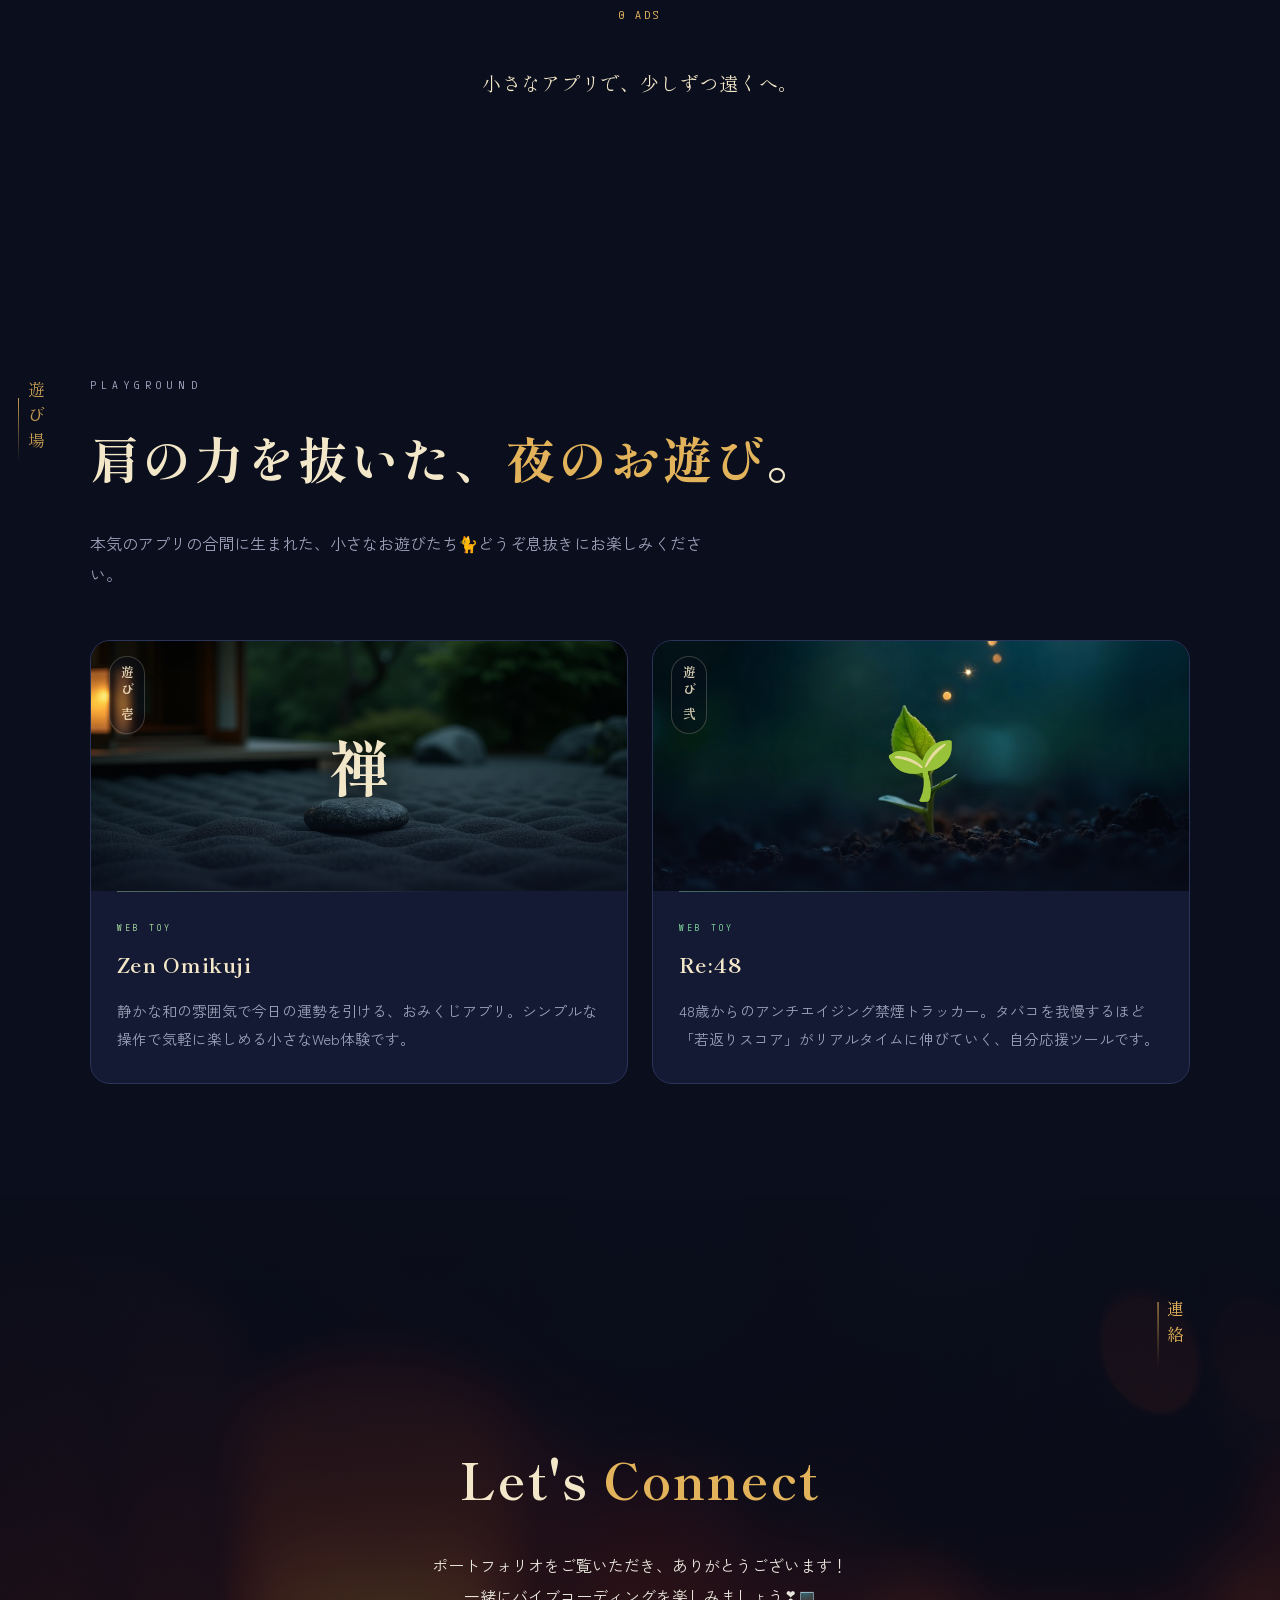
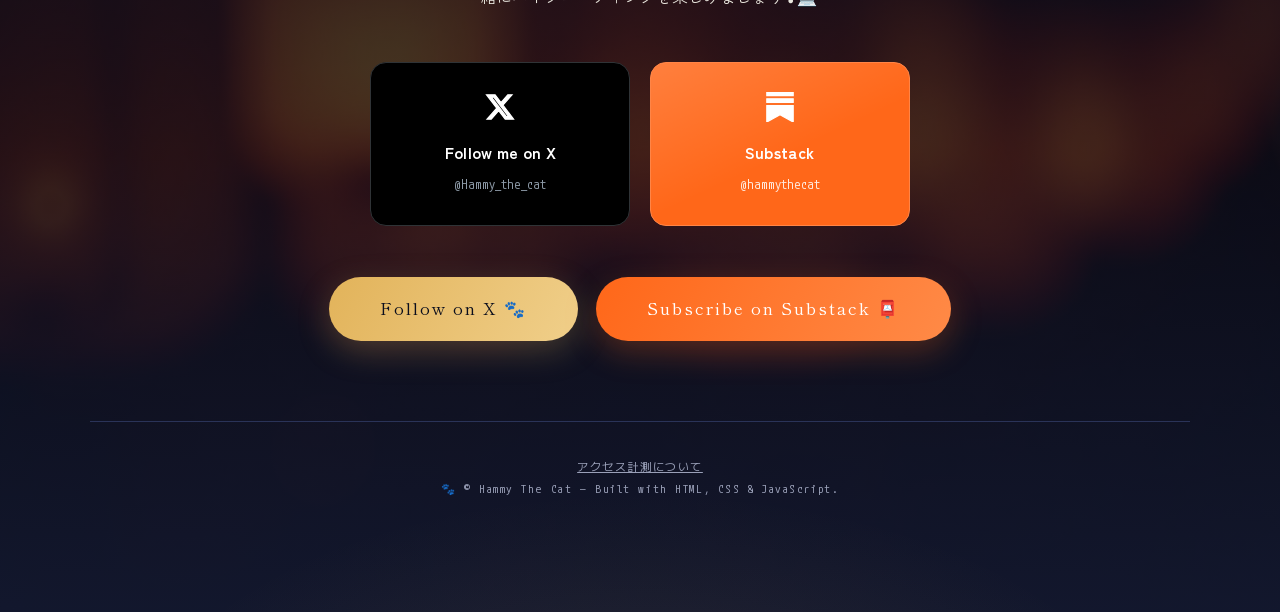
==== commit 85e0c227: "Add Goalball Stats and refresh portfolio copy - Goalball Stats Tracker (live on the App Store) gets " ====
--- a/index.html
+++ b/index.html
@@ -8,7 +8,7 @@
 <link rel="preconnect" href="https://fonts.googleapis.com">
 <link rel="preconnect" href="https://fonts.gstatic.com" crossorigin>
 <link href="https://fonts.googleapis.com/css2?family=Shippori+Mincho:wght@500;600;700;800&family=Zen+Kaku+Gothic+New:wght@400;500;700&family=M+PLUS+1+Code:wght@400;500&display=swap" rel="stylesheet">
-<link rel="stylesheet" href="assets/site.css?v=20260927-total">
+<link rel="stylesheet" href="assets/site.css?v=20261021">
 </head>
 <body>
 
@@ -56,7 +56,7 @@
           </div>
         </div>
         <p class="lede" data-en="Hi, I&#8217;m Hammy The Cat — a fledgling &#8220;stray vibecoder&#8221; living in a quiet corner of Kyushu, Japan. Coding together with AI opened a whole new world for me, and these days I&#8217;m hooked on building iPhone apps.">はじめまして、Hammy The Catです。九州の片すみに暮らす、駆け出しの「野良バイブコーダー」。AIと一緒にコードを書く楽しさに目覚めて、いまはiPhoneアプリづくりに夢中です。</p>
-        <p data-en="Everything on this site was born from those late nights: an app that records and analyzes baseball pitch calling, another that finds bento shops near away-game venues. Driven by &#8220;wouldn&#8217;t this be handy?&#8221; and &#8220;I just want to build it,&#8221; I&#8217;m shipping them to the App Store one by one. Cat cuddles and gaming keep me recharged.">このサイトに並んでいるのは、そんな夜更かしの産物たち。野球の配球を記録・分析するアプリから、遠征先でお弁当が買える店を探すアプリまで、「あったらいいな」と「作ってみたいな」を原動力に、App Storeへ一つずつ届けています。猫を愛で、ゲームで遊ぶ時間も大切な充電タイムです。</p>
+        <p data-en="Everything on this site was born from those late nights: a baseball pitch-charting app, a finder for bento shops near away-game venues, and stat trackers for field hockey, netball and goalball. Driven by &#8220;wouldn&#8217;t this be handy?&#8221; and &#8220;I just want to build it,&#8221; I&#8217;m shipping them to the App Store one by one — and they&#8217;re now being downloaded in countries around the world. Cat cuddles and gaming keep me recharged.">このサイトに並んでいるのは、そんな夜更かしの産物たち。野球の配球記録アプリ、遠征先でお弁当が買える店を探すアプリ、そしてフィールドホッケー・ネットボール・ゴールボールの記録アプリまで、「あったらいいな」と「作ってみたいな」を原動力に、App Storeへ一つずつ届けています。いまでは海外の国々からもダウンロードされるようになりました。猫を愛で、ゲームで遊ぶ時間も大切な充電タイムです。</p>
         <p data-en="Still a stray who wanders off the path a lot — but I share what I build and learn on X and Substack. If you enjoy making things too, let&#8217;s connect 🐾">まだまだ寄り道の多い野良猫ですが、作ったものや学んだことはXとSubstackで発信中。同じようにものづくりを楽しむ方と、ゆるくつながれたらうれしいです🐾</p>
       </div>
 
@@ -89,6 +89,10 @@
       <a class="mk-card" style="--ab:#e0568a" href="monokit/#netball-stats">
         <img src="assets/img/nb-icon.png" alt="">
         <span><b>Netball Stats</b><small data-en="Two-tap netball stat tracker">ネットボールの2タップ記録</small></span>
+      </a>
+      <a class="mk-card" style="--ab:#5b8def" href="monokit/#goalball-stats">
+        <img src="assets/img/gb-icon.png" alt="">
+        <span><b>Goalball Stats</b><small data-en="Two-tap goalball stat tracker">ゴールボールの2タップ記録</small></span>
       </a>
     </div>
 
@@ -148,8 +152,7 @@
   <div class="wrap">
     <span class="tate fade-in">連絡</span>
     <h2 class="fade-in">Let's <em>Connect</em></h2>
-    <p class="msg fade-in">Thanks for visiting my portfolio! I'm always excited to discuss new opportunities and collaborate on interesting projects.</p>
-    <p class="msg-jp fade-in" data-en="Thanks for stopping by!<br>Let&#8217;s enjoy vibe-coding together ❣💻">ポートフォリオをご覧いただき、ありがとうございます！<br>一緒にバイブコーディングを楽しみましょう❣💻</p>
+    <p class="msg-jp fade-in" data-en="Thanks for visiting my portfolio! I&#8217;m always excited to discuss new opportunities and collaborate on interesting projects.<br>Let&#8217;s enjoy vibe-coding together ❣💻">ポートフォリオをご覧いただき、ありがとうございます！<br>一緒にバイブコーディングを楽しみましょう❣💻</p>
 
     <div class="contact-grid fade-in">
       <a class="c-card c-x" href="https://x.com/Hammy_the_cat" target="_blank" rel="noopener noreferrer">
@@ -190,6 +193,6 @@
 
 <script src="monokit/status.js?v=20261021-lifetime"></script>
 <script src="assets/site.js"></script>
-<script src="assets/workdesk-tracker.js" defer></script>
+<script src="assets/workdesk-tracker.js?v=20261021" defer></script>
 </body>
 </html>
--- a/assets/site.css
+++ b/assets/site.css
@@ -380,10 +380,11 @@
 
 /* ---- ポートフォリオ側: MonoKit 要約カード ---- */
 .mk-grid{
-  display:grid;grid-template-columns:repeat(auto-fit,minmax(230px,1fr));gap:1.1rem;
+  display:flex;flex-wrap:wrap;justify-content:center;gap:1.1rem;
   max-width:1100px;margin:0 auto;
 }
 .mk-card{
+  flex:0 1 300px;min-width:0;
   display:flex;align-items:center;gap:1rem;text-decoration:none;
   padding:1.1rem 1.2rem;border-radius:18px;
   background:var(--indigo);border:1px solid var(--line);
